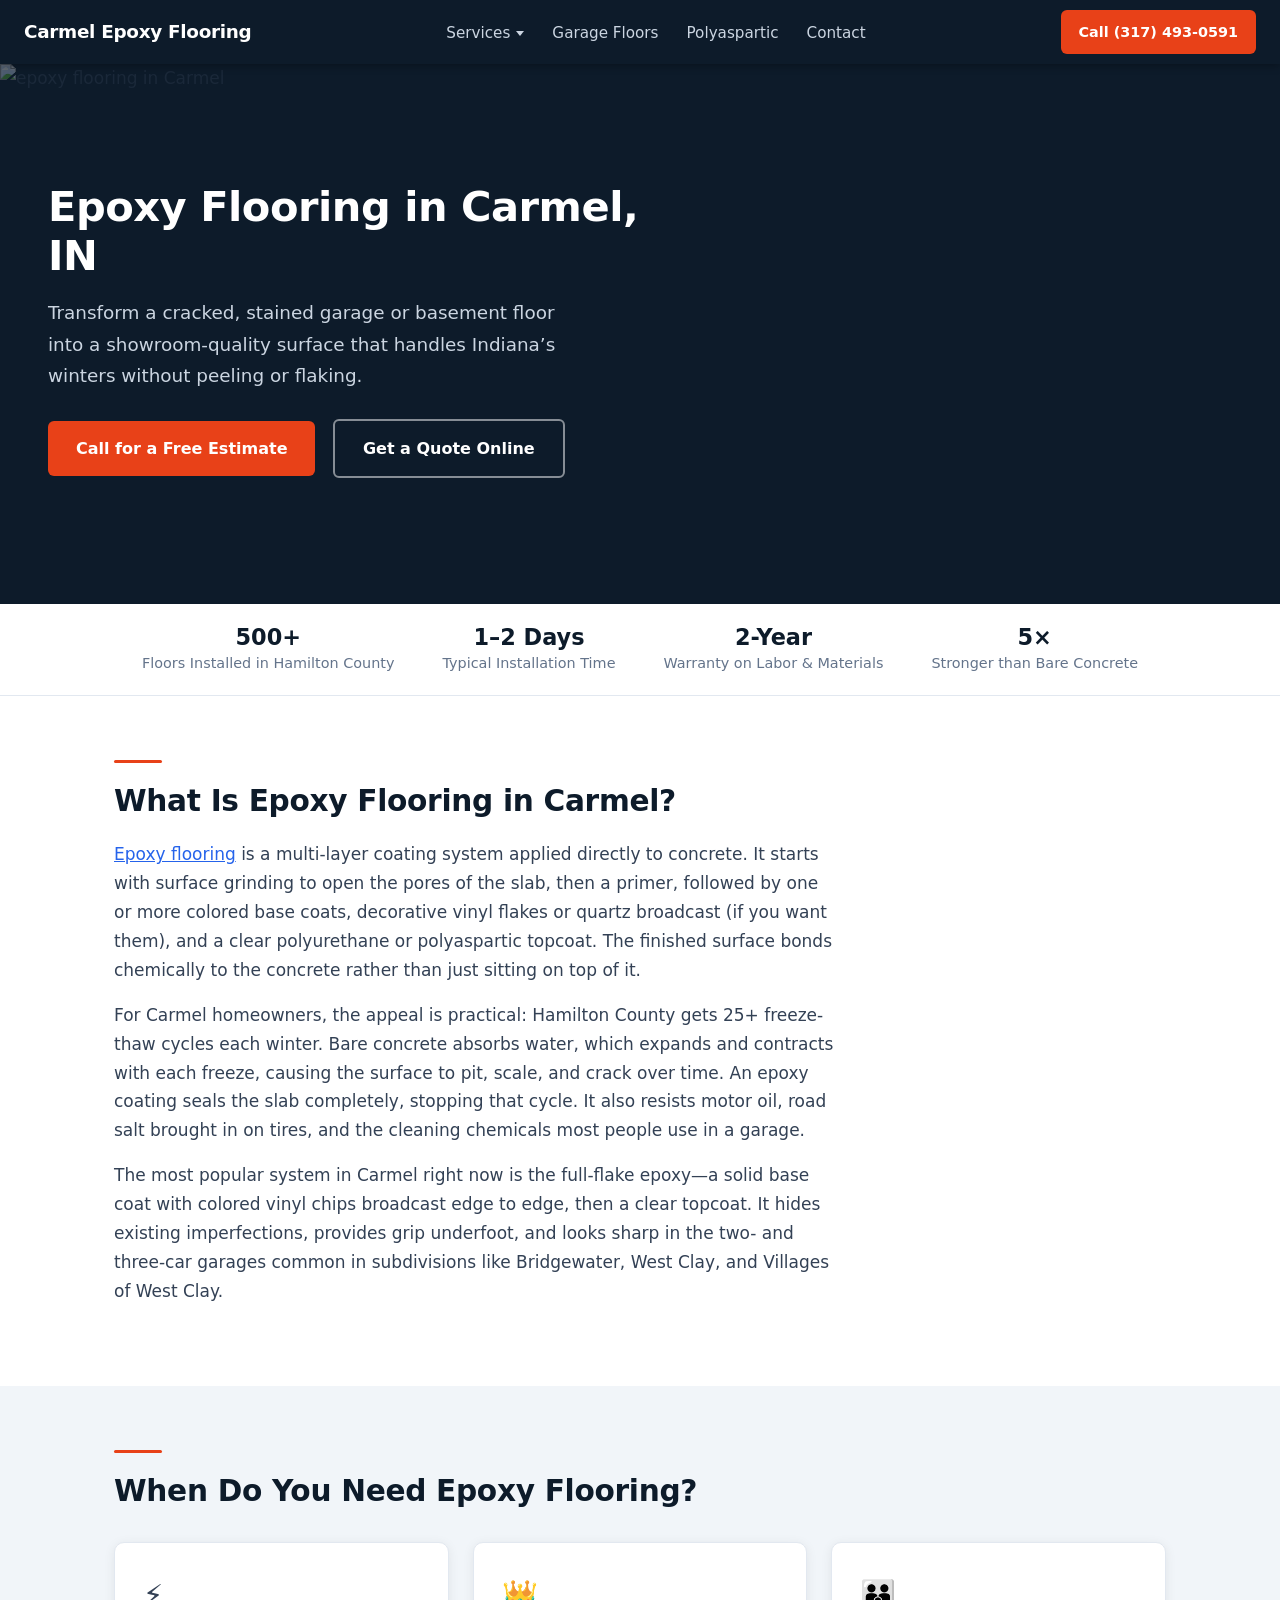
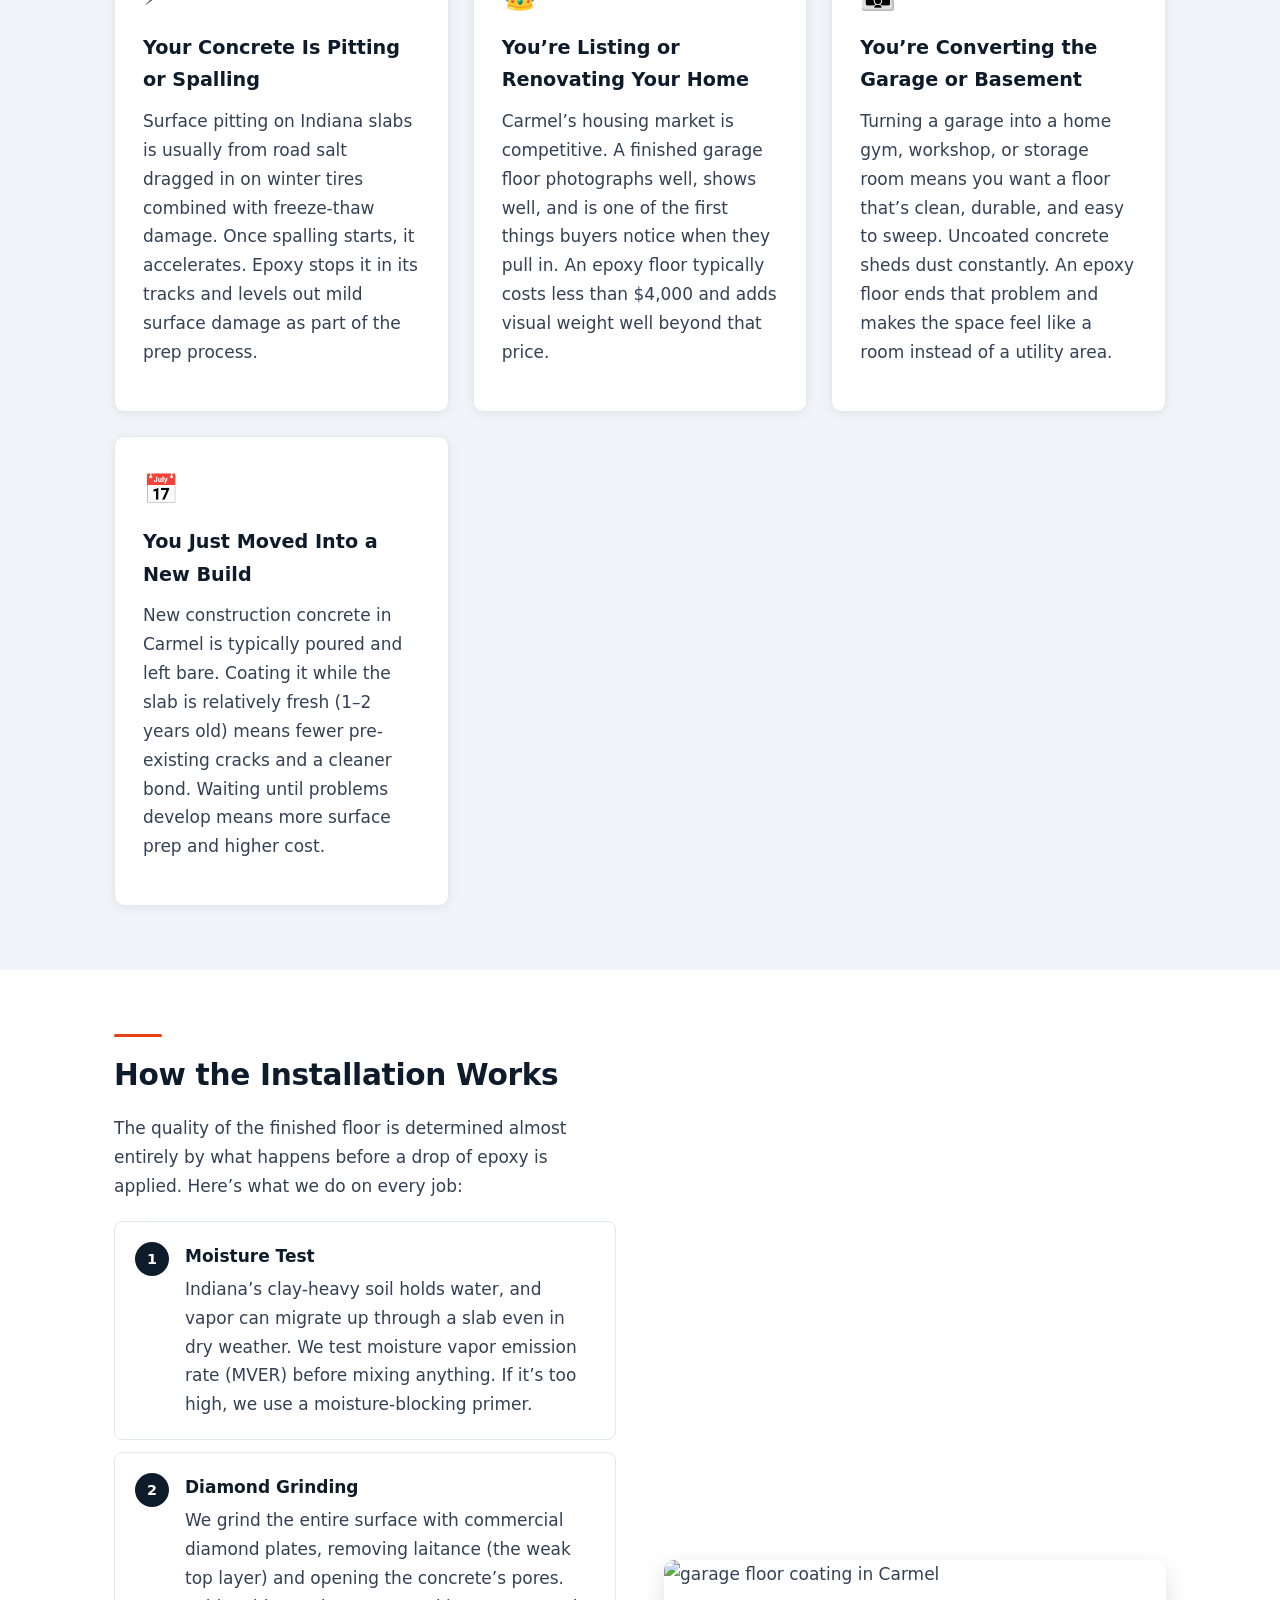
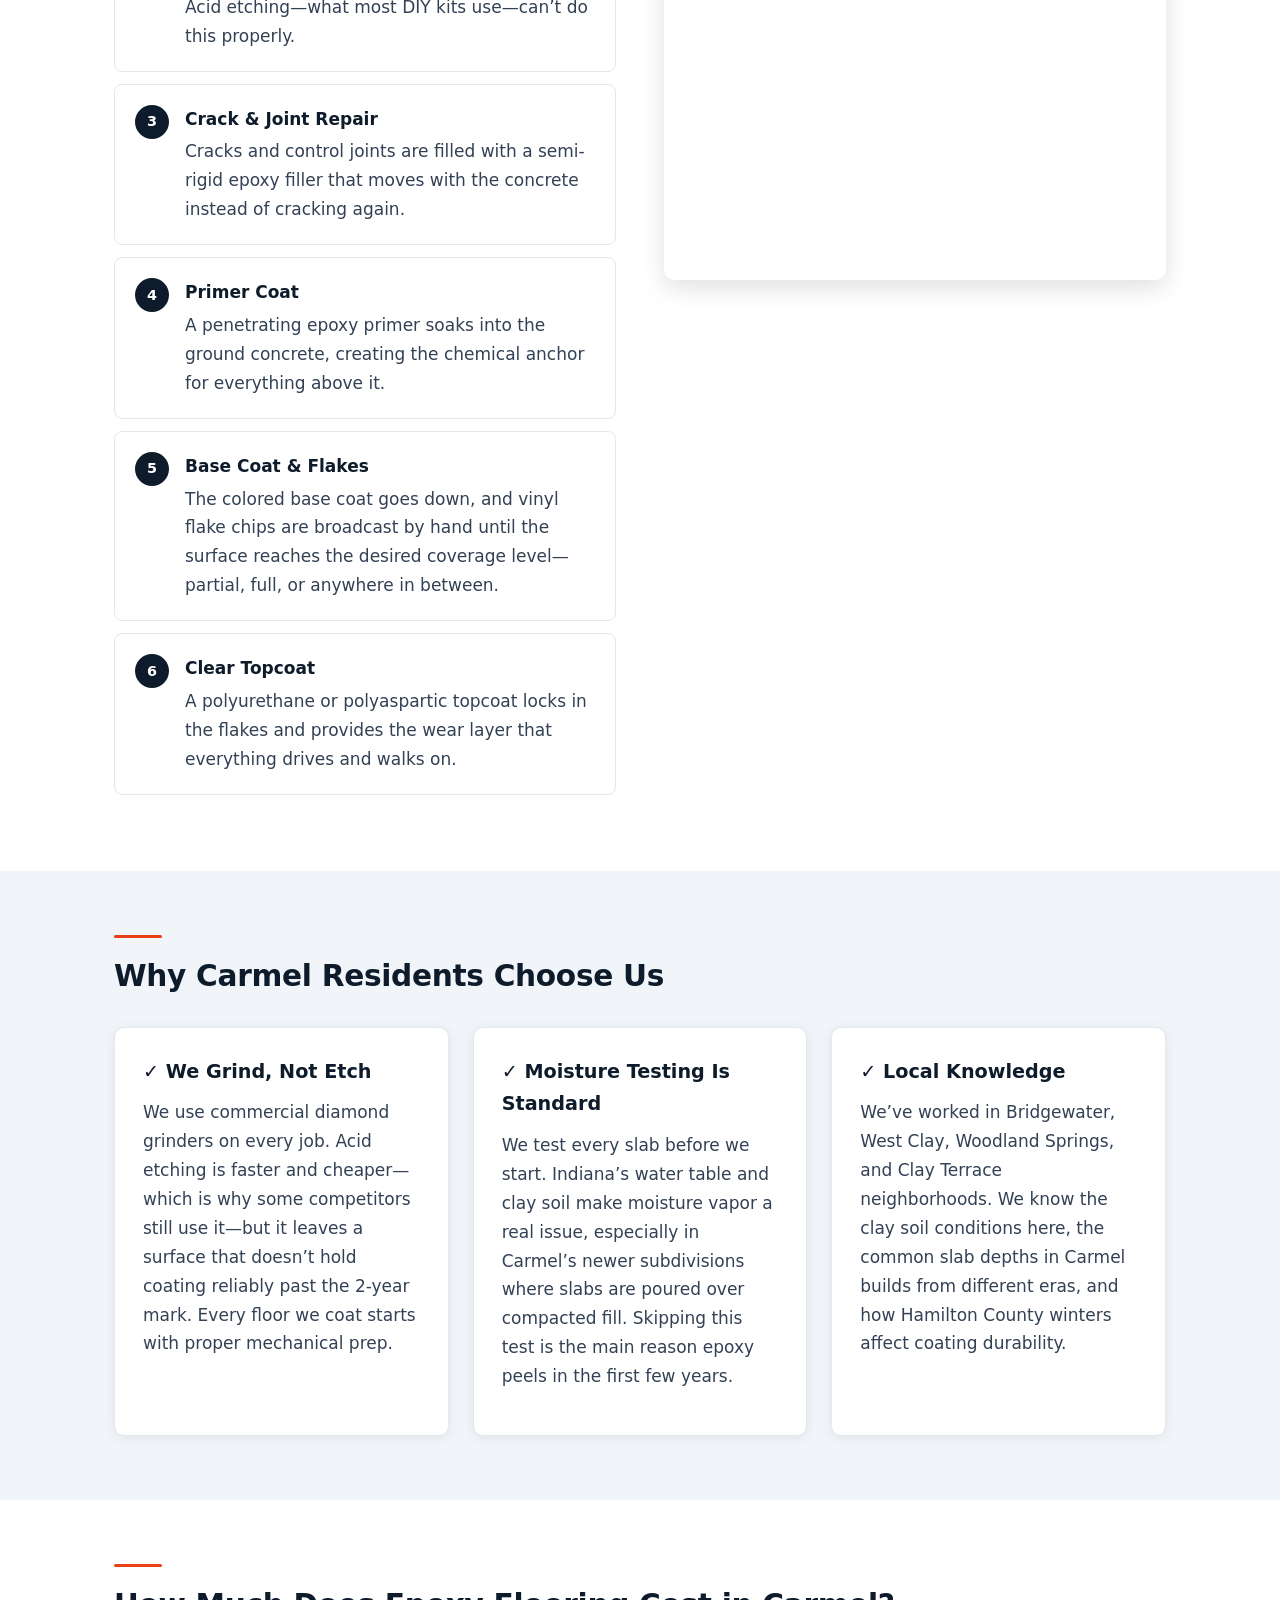
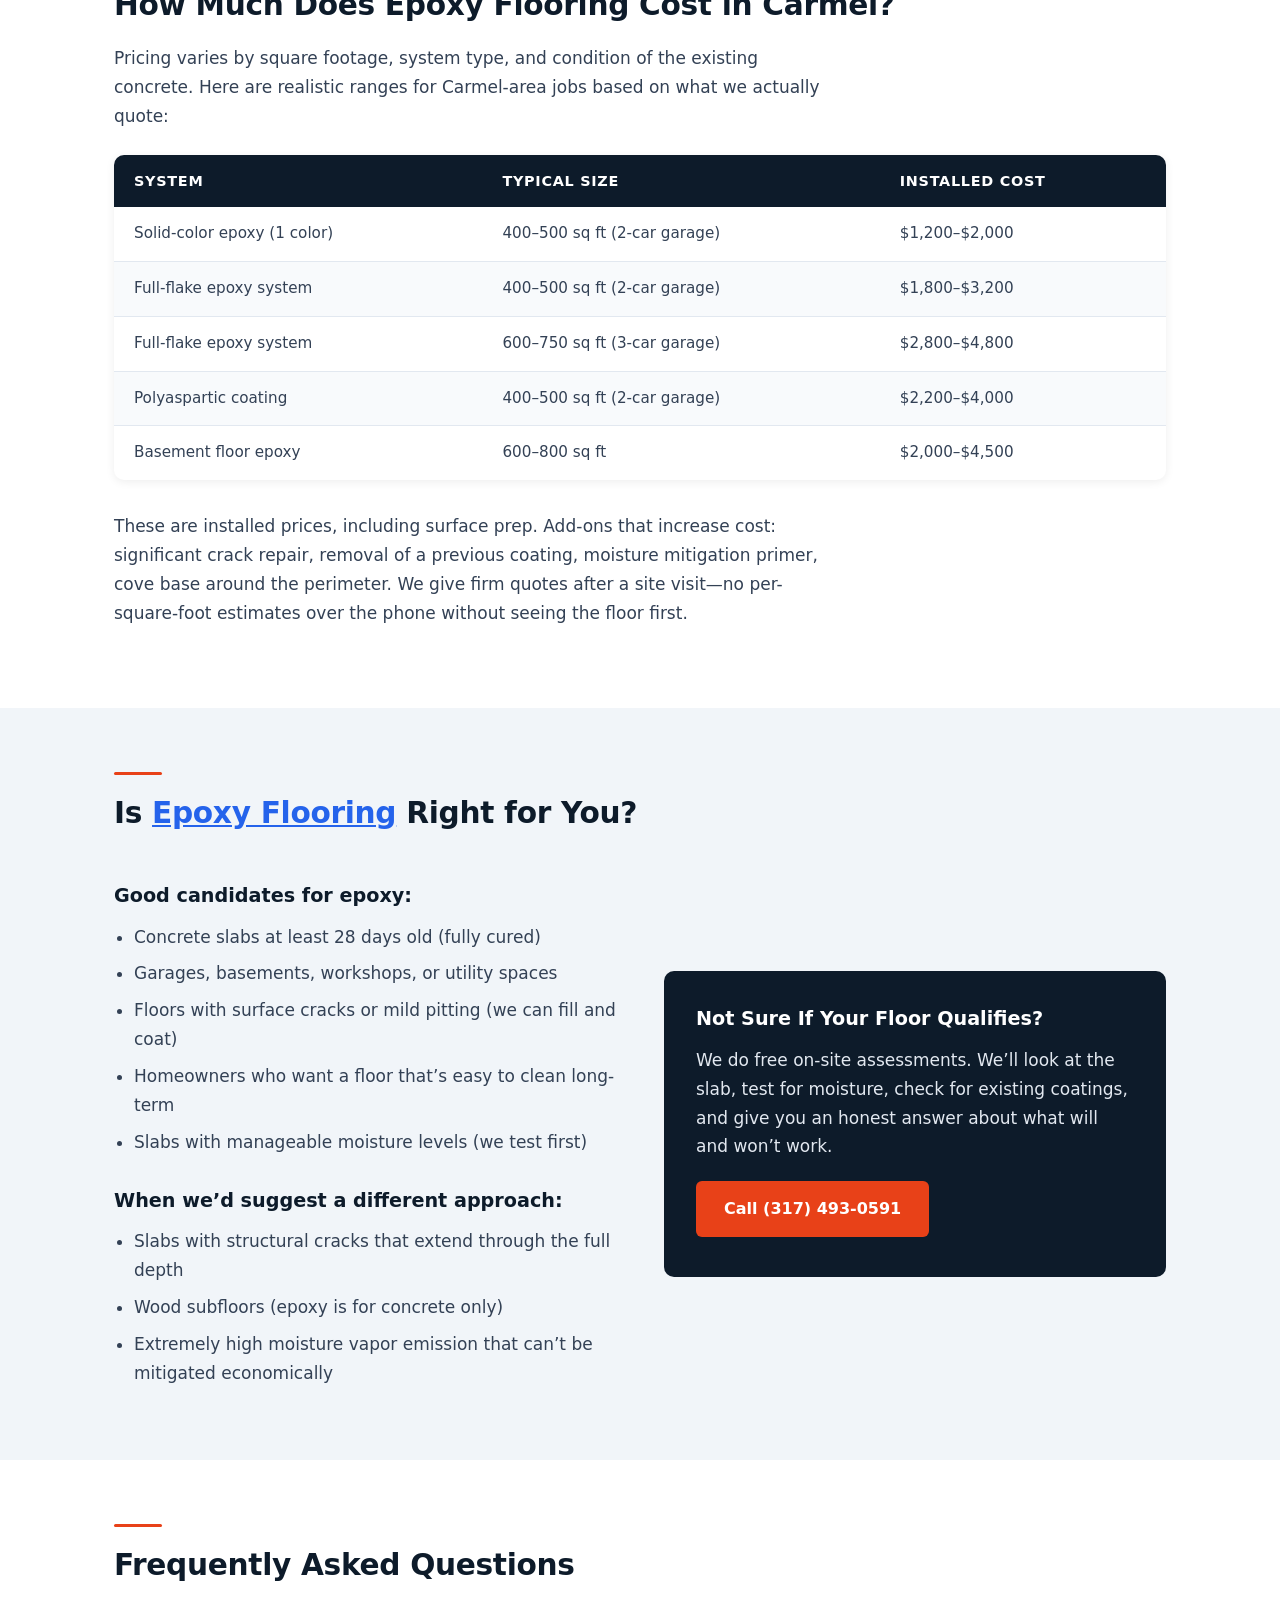
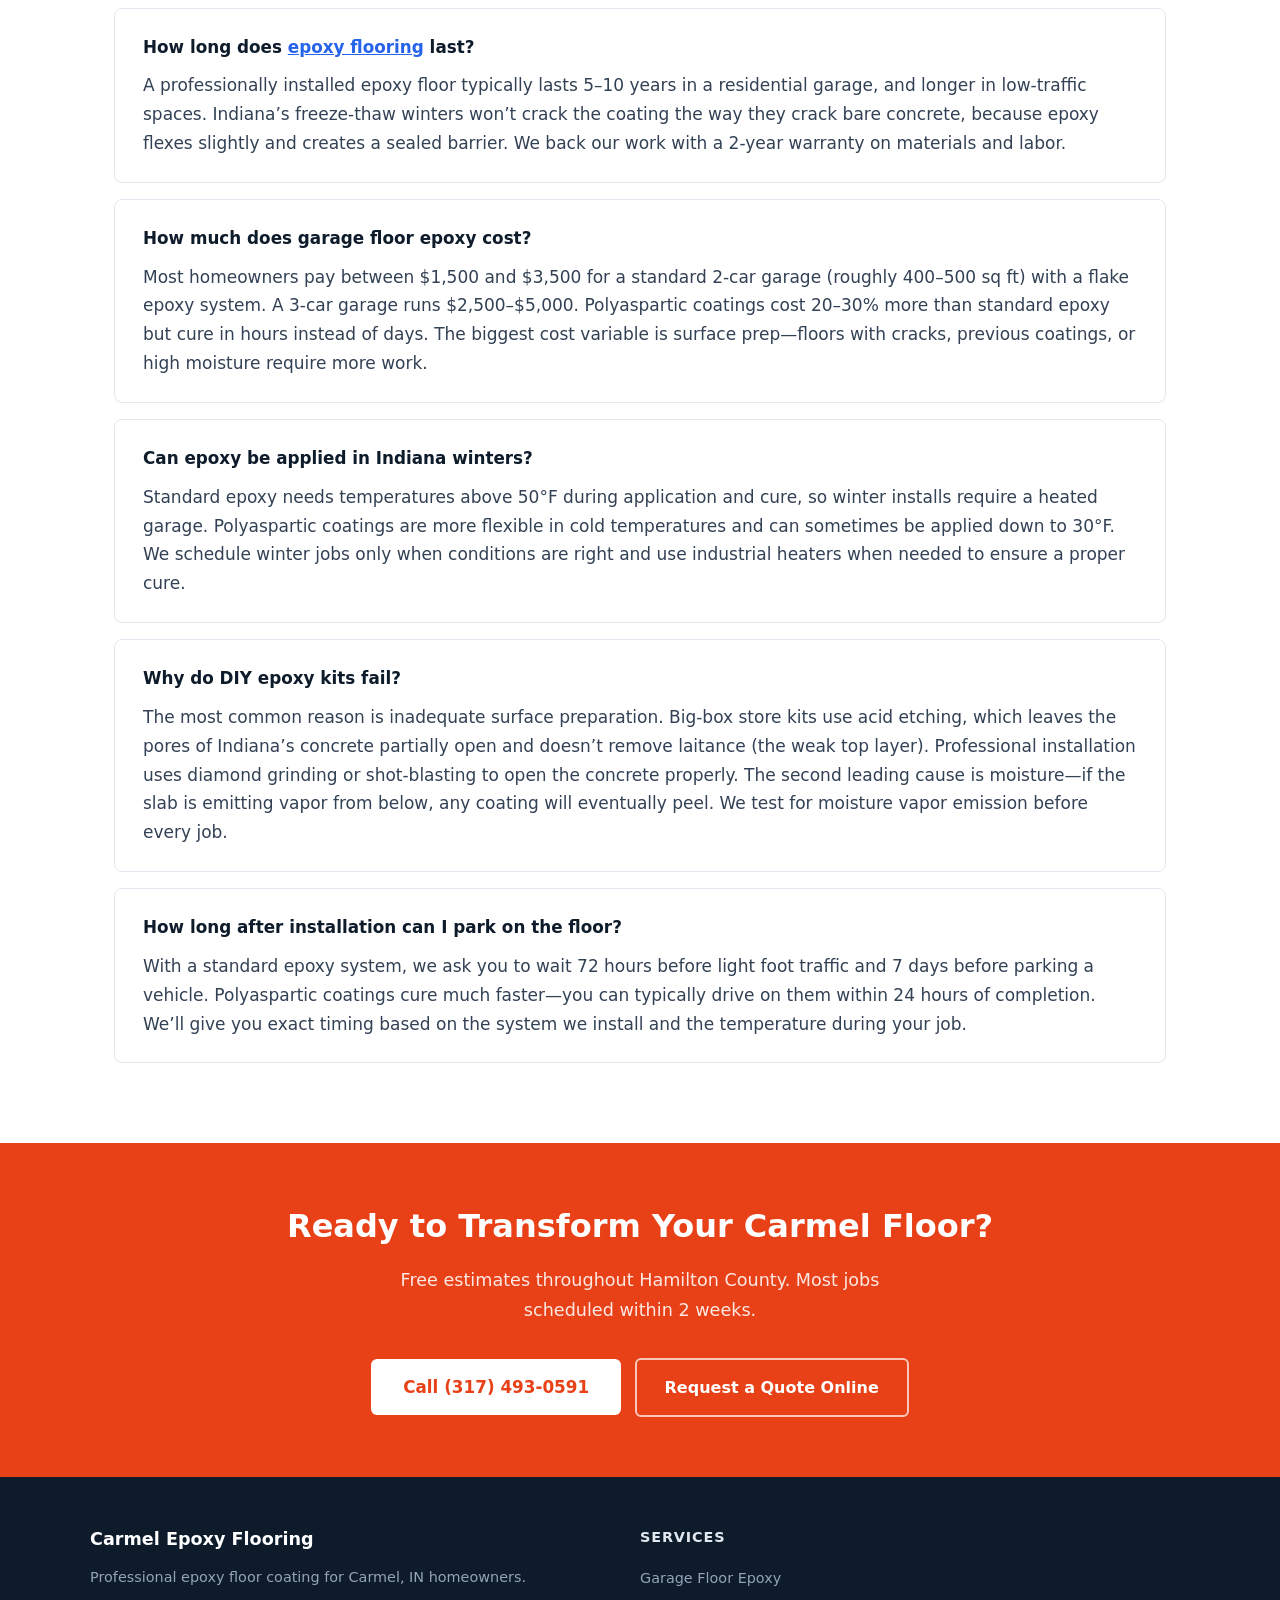
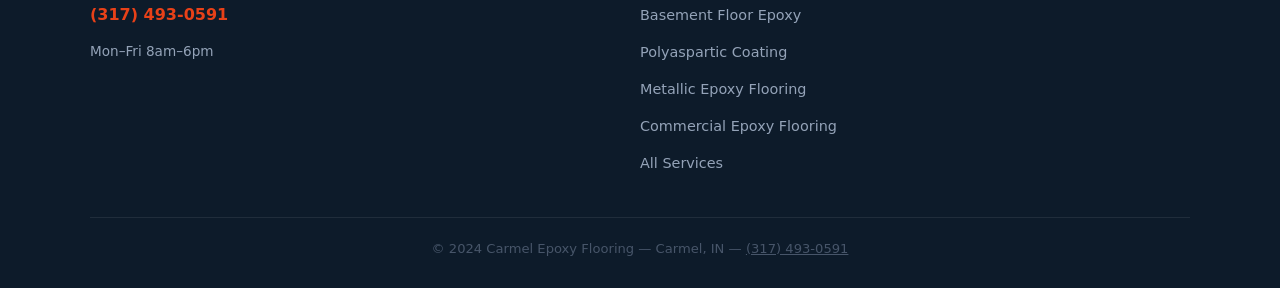
==== index.html @ 41d23264 "Add metallic and commercial service pages; services nav dropdown; sitemap" ====
<!DOCTYPE html>
<html lang="en">
<head>
  <meta charset="UTF-8">
  <meta name="viewport" content="width=device-width, initial-scale=1.0">
  <title>Epoxy Flooring in Carmel, IN | Free Estimates</title>
    <link rel="canonical" href="https://www.carmelepoxyflooring.com/">
  <meta name="description" content="Professional epoxy garage floor coating in Carmel, IN. Transform your floor in 1&ndash;2 days with diamond-ground prep and a 2-year warranty. Call (317) 493-0591.">
  <link rel="stylesheet" href="styles.css">
  <script type="application/ld+json">
  {
    "@context": "https://schema.org",
    "@type": "LocalBusiness",
    "name": "Carmel Epoxy Flooring",
    "telephone": "(317) 493-0591",
    "address": {
      "@type": "PostalAddress",
      "addressLocality": "Carmel",
      "addressRegion": "IN",
      "addressCountry": "US"
    },
    "areaServed": "Carmel, IN",
    "description": "Professional epoxy floor coating in Carmel, IN",
    "openingHours": "Mo-Fr 08:00-18:00"
  }
  </script>
  <script type="application/ld+json">
  {
    "@context": "https://schema.org",
    "@type": "FAQPage",
    "mainEntity": [
      {
        "@type": "Question",
        "name": "How long does epoxy flooring last?",
        "acceptedAnswer": {
          "@type": "Answer",
          "text": "A professionally installed epoxy floor typically lasts 5&ndash;10 years in a residential garage, and longer in low-traffic spaces. Indiana&rsquo;s freeze-thaw winters won&rsquo;t crack the coating the way they crack bare concrete, because epoxy flexes slightly and creates a sealed barrier. We back our work with a 2-year warranty on materials and labor."
        }
      },
      {
        "@type": "Question",
        "name": "How much does garage floor epoxy cost?",
        "acceptedAnswer": {
          "@type": "Answer",
          "text": "Most homeowners pay between $1,500 and $3,500 for a standard 2-car garage (roughly 400&ndash;500 sq ft) with a flake epoxy system. A 3-car garage runs $2,500&ndash;$5,000. Polyaspartic coatings cost 20&ndash;30% more than standard epoxy but cure in hours instead of days. The biggest cost variable is surface prep&mdash;floors with cracks, previous coatings, or high moisture require more work."
        }
      },
      {
        "@type": "Question",
        "name": "Can epoxy be applied in Indiana winters?",
        "acceptedAnswer": {
          "@type": "Answer",
          "text": "Standard epoxy needs temperatures above 50&deg;F during application and cure, so winter installs require a heated garage. Polyaspartic coatings are more flexible in cold temperatures and can sometimes be applied down to 30&deg;F. We schedule winter jobs only when conditions are right and use industrial heaters when needed to ensure a proper cure."
        }
      },
      {
        "@type": "Question",
        "name": "Why do DIY epoxy kits fail?",
        "acceptedAnswer": {
          "@type": "Answer",
          "text": "The most common reason is inadequate surface preparation. Big-box store kits use acid etching, which leaves the pores of Indiana&rsquo;s concrete partially open and doesn&rsquo;t remove laitance (the weak top layer). Professional installation uses diamond grinding or shot-blasting to open the concrete properly. The second leading cause is moisture&mdash;if the slab is emitting vapor from below, any coating will eventually peel. We test for moisture vapor emission before every job."
        }
      },
      {
        "@type": "Question",
        "name": "How long after installation can I park on the floor?",
        "acceptedAnswer": {
          "@type": "Answer",
          "text": "With a standard epoxy system, we ask you to wait 72 hours before light foot traffic and 7 days before parking a vehicle. Polyaspartic coatings cure much faster&mdash;you can typically drive on them within 24 hours of completion. We&rsquo;ll give you exact timing based on the system we install and the temperature during your job."
        }
      }
    ]
  }
  </script>
</head>
<body>

<nav>
  <a href="/" class="nav-logo">Carmel Epoxy Flooring</a>
  <ul class="nav-links">
    <li class="has-dropdown">
      <a href="/services.html">Services</a>
      <div class="dropdown-menu">
        <ul class="dropdown-menu-list">
          <li><a href="/garage-floor-epoxy-carmel.html">Garage Floor Epoxy</a></li>
          <li><a href="/basement-floor-epoxy-carmel.html">Basement Floor Epoxy</a></li>
          <li><a href="/polyaspartic-floor-coating-carmel.html">Polyaspartic Coating</a></li>
          <li><a href="/metallic-epoxy-flooring-carmel.html">Metallic Epoxy Flooring</a></li>
          <li><a href="/commercial-epoxy-flooring-carmel.html">Commercial Epoxy Flooring</a></li>
        </ul>
      </div>
    </li>
    <li><a href="/garage-floor-epoxy-carmel.html">Garage Floors</a></li>
    <li><a href="/polyaspartic-floor-coating-carmel.html">Polyaspartic</a></li>
    <li><a href="/contact.html">Contact</a></li>
  </ul>
  <a href="tel:3174930591" class="nav-cta">Call (317) 493-0591</a>
</nav>

<!-- Hero -->
<section class="hero">
  <img
    class="hero-bg"
    src="https://images.unsplash.com/photo-1772305336606-989a457ffbae?w=1400&q=85&auto=format&fit=crop"
    alt="epoxy flooring in Carmel"
    loading="eager"
    width="1400"
    height="800"
  >
  <div class="hero-content">
    <h1>Epoxy Flooring in Carmel, IN</h1>
    <p>Transform a cracked, stained garage or basement floor into a showroom-quality surface that handles Indiana&rsquo;s winters without peeling or flaking.</p>
    <a href="tel:3174930591" class="btn-primary">Call for a Free Estimate</a>
    <a href="/contact.html" class="btn-secondary">Get a Quote Online</a>
  </div>
</section>

<!-- Trust Bar -->
<div class="trust-bar">
  <div class="trust-item"><strong>500+</strong>Floors Installed in Hamilton County</div>
  <div class="trust-item"><strong>1&ndash;2 Days</strong>Typical Installation Time</div>
  <div class="trust-item"><strong>2-Year</strong>Warranty on Labor &amp; Materials</div>
  <div class="trust-item"><strong>5&times;</strong>Stronger than Bare Concrete</div>
</div>

<!-- What Is Epoxy Flooring -->
<section class="section section-white">
  <div class="container">
    <div class="divider"></div>
    <h2>What Is Epoxy Flooring in Carmel?</h2>
    <p><a href="https://www.fayettevillearepoxyflooring.com/">Epoxy flooring</a> is a multi-layer coating system applied directly to concrete. It starts with surface grinding to open the pores of the slab, then a primer, followed by one or more colored base coats, decorative vinyl flakes or quartz broadcast (if you want them), and a clear polyurethane or polyaspartic topcoat. The finished surface bonds chemically to the concrete rather than just sitting on top of it.</p>
    <p>For Carmel homeowners, the appeal is practical: Hamilton County gets 25+ freeze-thaw cycles each winter. Bare concrete absorbs water, which expands and contracts with each freeze, causing the surface to pit, scale, and crack over time. An epoxy coating seals the slab completely, stopping that cycle. It also resists motor oil, road salt brought in on tires, and the cleaning chemicals most people use in a garage.</p>
    <p>The most popular system in Carmel right now is the full-flake epoxy&mdash;a solid base coat with colored vinyl chips broadcast edge to edge, then a clear topcoat. It hides existing imperfections, provides grip underfoot, and looks sharp in the two- and three-car garages common in subdivisions like Bridgewater, West Clay, and Villages of West Clay.</p>
  </div>
</section>

<!-- When Do You Need It -->
<section class="section section-gray">
  <div class="container">
    <div class="divider"></div>
    <h2>When Do You Need Epoxy Flooring?</h2>
    <div class="card-grid">
      <div class="card">
        <div class="card-icon">&#9889;</div>
        <h3>Your Concrete Is Pitting or Spalling</h3>
        <p>Surface pitting on Indiana slabs is usually from road salt dragged in on winter tires combined with freeze-thaw damage. Once spalling starts, it accelerates. Epoxy stops it in its tracks and levels out mild surface damage as part of the prep process.</p>
      </div>
      <div class="card">
        <div class="card-icon">&#128081;</div>
        <h3>You&rsquo;re Listing or Renovating Your Home</h3>
        <p>Carmel&rsquo;s housing market is competitive. A finished garage floor photographs well, shows well, and is one of the first things buyers notice when they pull in. An epoxy floor typically costs less than $4,000 and adds visual weight well beyond that price.</p>
      </div>
      <div class="card">
        <div class="card-icon">&#128106;</div>
        <h3>You&rsquo;re Converting the Garage or Basement</h3>
        <p>Turning a garage into a home gym, workshop, or storage room means you want a floor that&rsquo;s clean, durable, and easy to sweep. Uncoated concrete sheds dust constantly. An epoxy floor ends that problem and makes the space feel like a room instead of a utility area.</p>
      </div>
      <div class="card">
        <div class="card-icon">&#128197;</div>
        <h3>You Just Moved Into a New Build</h3>
        <p>New construction concrete in Carmel is typically poured and left bare. Coating it while the slab is relatively fresh (1&ndash;2 years old) means fewer pre-existing cracks and a cleaner bond. Waiting until problems develop means more surface prep and higher cost.</p>
      </div>
    </div>
  </div>
</section>

<!-- How It Works -->
<section class="section section-white">
  <div class="container">
    <div class="two-col">
      <div>
        <div class="divider"></div>
        <h2>How the Installation Works</h2>
        <p>The quality of the finished floor is determined almost entirely by what happens before a drop of epoxy is applied. Here&rsquo;s what we do on every job:</p>
        <ol class="steps">
          <li><strong>Moisture Test</strong> Indiana&rsquo;s clay-heavy soil holds water, and vapor can migrate up through a slab even in dry weather. We test moisture vapor emission rate (MVER) before mixing anything. If it&rsquo;s too high, we use a moisture-blocking primer.</li>
          <li><strong>Diamond Grinding</strong> We grind the entire surface with commercial diamond plates, removing laitance (the weak top layer) and opening the concrete&rsquo;s pores. Acid etching&mdash;what most DIY kits use&mdash;can&rsquo;t do this properly.</li>
          <li><strong>Crack &amp; Joint Repair</strong> Cracks and control joints are filled with a semi-rigid epoxy filler that moves with the concrete instead of cracking again.</li>
          <li><strong>Primer Coat</strong> A penetrating epoxy primer soaks into the ground concrete, creating the chemical anchor for everything above it.</li>
          <li><strong>Base Coat &amp; Flakes</strong> The colored base coat goes down, and vinyl flake chips are broadcast by hand until the surface reaches the desired coverage level&mdash;partial, full, or anywhere in between.</li>
          <li><strong>Clear Topcoat</strong> A polyurethane or polyaspartic topcoat locks in the flakes and provides the wear layer that everything drives and walks on.</li>
        </ol>
      </div>
      <div>
        <img
          src="https://images.unsplash.com/photo-1772300704502-410f0fbd43bb?w=800&q=80&auto=format&fit=crop"
          alt="garage floor coating in Carmel"
          loading="lazy"
          width="800"
          height="600"
        >
      </div>
    </div>
  </div>
</section>

<!-- Why Choose Us -->
<section class="section section-gray">
  <div class="container">
    <div class="divider"></div>
    <h2>Why Carmel Residents Choose Us</h2>
    <div class="card-grid">
      <div class="card">
        <h3>&#10003; We Grind, Not Etch</h3>
        <p>We use commercial diamond grinders on every job. Acid etching is faster and cheaper&mdash;which is why some competitors still use it&mdash;but it leaves a surface that doesn&rsquo;t hold coating reliably past the 2-year mark. Every floor we coat starts with proper mechanical prep.</p>
      </div>
      <div class="card">
        <h3>&#10003; Moisture Testing Is Standard</h3>
        <p>We test every slab before we start. Indiana&rsquo;s water table and clay soil make moisture vapor a real issue, especially in Carmel&rsquo;s newer subdivisions where slabs are poured over compacted fill. Skipping this test is the main reason epoxy peels in the first few years.</p>
      </div>
      <div class="card">
        <h3>&#10003; Local Knowledge</h3>
        <p>We&rsquo;ve worked in Bridgewater, West Clay, Woodland Springs, and Clay Terrace neighborhoods. We know the clay soil conditions here, the common slab depths in Carmel builds from different eras, and how Hamilton County winters affect coating durability.</p>
      </div>
    </div>
  </div>
</section>

<!-- Cost -->
<section class="section section-white">
  <div class="container">
    <div class="divider"></div>
    <h2>How Much Does Epoxy Flooring Cost in Carmel?</h2>
    <p>Pricing varies by square footage, system type, and condition of the existing concrete. Here are realistic ranges for Carmel-area jobs based on what we actually quote:</p>
    <table class="price-table">
      <thead>
        <tr>
          <th>System</th>
          <th>Typical Size</th>
          <th>Installed Cost</th>
        </tr>
      </thead>
      <tbody>
        <tr>
          <td>Solid-color epoxy (1 color)</td>
          <td>400&ndash;500 sq ft (2-car garage)</td>
          <td>$1,200&ndash;$2,000</td>
        </tr>
        <tr>
          <td>Full-flake epoxy system</td>
          <td>400&ndash;500 sq ft (2-car garage)</td>
          <td>$1,800&ndash;$3,200</td>
        </tr>
        <tr>
          <td>Full-flake epoxy system</td>
          <td>600&ndash;750 sq ft (3-car garage)</td>
          <td>$2,800&ndash;$4,800</td>
        </tr>
        <tr>
          <td>Polyaspartic coating</td>
          <td>400&ndash;500 sq ft (2-car garage)</td>
          <td>$2,200&ndash;$4,000</td>
        </tr>
        <tr>
          <td>Basement floor epoxy</td>
          <td>600&ndash;800 sq ft</td>
          <td>$2,000&ndash;$4,500</td>
        </tr>
      </tbody>
    </table>
    <p class="mt-32">These are installed prices, including surface prep. Add-ons that increase cost: significant crack repair, removal of a previous coating, moisture mitigation primer, cove base around the perimeter. We give firm quotes after a site visit&mdash;no per-square-foot estimates over the phone without seeing the floor first.</p>
  </div>
</section>

<!-- Is It Right For You -->
<section class="section section-gray">
  <div class="container">
    <div class="divider"></div>
    <h2>Is <a href="https://clarksvilleepoxyfloor.com/">Epoxy Flooring</a> Right for You?</h2>
    <div class="two-col">
      <div>
        <h3>Good candidates for epoxy:</h3>
        <ul style="list-style: disc; padding-left: 20px; margin-bottom: 16px;">
          <li style="margin-bottom: 8px;">Concrete slabs at least 28 days old (fully cured)</li>
          <li style="margin-bottom: 8px;">Garages, basements, workshops, or utility spaces</li>
          <li style="margin-bottom: 8px;">Floors with surface cracks or mild pitting (we can fill and coat)</li>
          <li style="margin-bottom: 8px;">Homeowners who want a floor that&rsquo;s easy to clean long-term</li>
          <li style="margin-bottom: 8px;">Slabs with manageable moisture levels (we test first)</li>
        </ul>
        <h3>When we&rsquo;d suggest a different approach:</h3>
        <ul style="list-style: disc; padding-left: 20px;">
          <li style="margin-bottom: 8px;">Slabs with structural cracks that extend through the full depth</li>
          <li style="margin-bottom: 8px;">Wood subfloors (epoxy is for concrete only)</li>
          <li style="margin-bottom: 8px;">Extremely high moisture vapor emission that can&rsquo;t be mitigated economically</li>
        </ul>
      </div>
      <div>
        <div style="background: #0d1b2a; border-radius: 10px; padding: 32px; color: #e2e8f0;">
          <h3 style="color: #ffffff; margin-top: 0;">Not Sure If Your Floor Qualifies?</h3>
          <p style="margin-bottom: 20px;">We do free on-site assessments. We&rsquo;ll look at the slab, test for moisture, check for existing coatings, and give you an honest answer about what will and won&rsquo;t work.</p>
          <a href="tel:3174930591" class="btn-primary">Call (317) 493-0591</a>
        </div>
      </div>
    </div>
  </div>
</section>

<!-- FAQ -->
<section class="section section-white">
  <div class="container">
    <div class="divider"></div>
    <h2>Frequently Asked Questions</h2>
    <ul class="faq-list">

      <li class="faq-item">
        <h3>How long does <a href="https://www.yumaepoxyflooring.com/">epoxy flooring</a> last?</h3>
        <p>A professionally installed epoxy floor typically lasts 5&ndash;10 years in a residential garage, and longer in low-traffic spaces. Indiana&rsquo;s freeze-thaw winters won&rsquo;t crack the coating the way they crack bare concrete, because epoxy flexes slightly and creates a sealed barrier. We back our work with a 2-year warranty on materials and labor.</p>
      </li>

      <li class="faq-item">
        <h3>How much does garage floor epoxy cost?</h3>
        <p>Most homeowners pay between $1,500 and $3,500 for a standard 2-car garage (roughly 400&ndash;500 sq ft) with a flake epoxy system. A 3-car garage runs $2,500&ndash;$5,000. Polyaspartic coatings cost 20&ndash;30% more than standard epoxy but cure in hours instead of days. The biggest cost variable is surface prep&mdash;floors with cracks, previous coatings, or high moisture require more work.</p>
      </li>

      <li class="faq-item">
        <h3>Can epoxy be applied in Indiana winters?</h3>
        <p>Standard epoxy needs temperatures above 50&deg;F during application and cure, so winter installs require a heated garage. Polyaspartic coatings are more flexible in cold temperatures and can sometimes be applied down to 30&deg;F. We schedule winter jobs only when conditions are right and use industrial heaters when needed to ensure a proper cure.</p>
      </li>

      <li class="faq-item">
        <h3>Why do DIY epoxy kits fail?</h3>
        <p>The most common reason is inadequate surface preparation. Big-box store kits use acid etching, which leaves the pores of Indiana&rsquo;s concrete partially open and doesn&rsquo;t remove laitance (the weak top layer). Professional installation uses diamond grinding or shot-blasting to open the concrete properly. The second leading cause is moisture&mdash;if the slab is emitting vapor from below, any coating will eventually peel. We test for moisture vapor emission before every job.</p>
      </li>

      <li class="faq-item">
        <h3>How long after installation can I park on the floor?</h3>
        <p>With a standard epoxy system, we ask you to wait 72 hours before light foot traffic and 7 days before parking a vehicle. Polyaspartic coatings cure much faster&mdash;you can typically drive on them within 24 hours of completion. We&rsquo;ll give you exact timing based on the system we install and the temperature during your job.</p>
      </li>

    </ul>
  </div>
</section>

<!-- CTA -->
<section class="cta-section">
  <h2>Ready to Transform Your Carmel Floor?</h2>
  <p>Free estimates throughout Hamilton County. Most jobs scheduled within 2 weeks.</p>
  <a href="tel:3174930591" class="btn-white">Call (317) 493-0591</a>
  <a href="/contact.html" class="btn-outline-white">Request a Quote Online</a>
</section>

<!-- Footer -->
<footer>
  <div class="footer-grid">
    <div class="footer-brand">
      <h3>Carmel Epoxy Flooring</h3>
      <p>Professional epoxy floor coating for Carmel, IN homeowners.</p>
      <div class="footer-phone">
        <a href="tel:3174930591">(317) 493-0591</a>
        <span style="font-size:0.85rem;">Mon&ndash;Fri 8am&ndash;6pm</span>
      </div>
    </div>
    <div class="footer-col">
      <h4>Services</h4>
      <ul>
        <li><a href="/garage-floor-epoxy-carmel.html">Garage Floor Epoxy</a></li>
        <li><a href="/basement-floor-epoxy-carmel.html">Basement Floor Epoxy</a></li>
        <li><a href="/polyaspartic-floor-coating-carmel.html">Polyaspartic Coating</a></li>
        <li><a href="/metallic-epoxy-flooring-carmel.html">Metallic Epoxy Flooring</a></li>
        <li><a href="/commercial-epoxy-flooring-carmel.html">Commercial Epoxy Flooring</a></li>
        <li><a href="/services.html">All Services</a></li>
      </ul>
    </div>
  </div>
  <div class="footer-bottom">
    <p>&copy; 2024 Carmel Epoxy Flooring &mdash; Carmel, IN &mdash; <a href="tel:3174930591" style="color:#475569;">(317) 493-0591</a></p>
  </div>
</footer>

</body>
</html>
---- styles.css ----
/* Carmel Epoxy Flooring — Stylesheet */

/* === Reset & Base === */
*, *::before, *::after { box-sizing: border-box; margin: 0; padding: 0; }
html { scroll-behavior: smooth; }
body {
font-family: 'Segoe UI', system-ui, -apple-system, sans-serif;
font-size: 17px;
line-height: 1.7;
color: #334155;
background: #f1f5f9;
}
img { max-width: 100%; height: auto; display: block; }
a { color: #2563eb; text-decoration: underline; }

/* === Navigation === */
nav {
position: sticky;
top: 0;
z-index: 100;
background: #0d1b2a;
padding: 0 24px;
display: flex;
align-items: center;
justify-content: space-between;
height: 64px;
box-shadow: 0 2px 8px rgba(0,0,0,0.3);
}
.nav-logo {
font-size: 1.15rem;
font-weight: 700;
color: #ffffff;
text-decoration: none;
letter-spacing: -0.3px;
white-space: nowrap;
}
.nav-links {
display: flex;
gap: 28px;
list-style: none;
}
.nav-links a {
color: #cbd5e1;
text-decoration: none;
font-size: 0.95rem;
font-weight: 500;
transition: color 0.15s;
}
.nav-links a:hover { color: #ffffff; }
.nav-cta {
background: #e84118;
color: #ffffff !important;
text-decoration: none !important;
padding: 10px 18px;
border-radius: 6px;
font-weight: 700;
font-size: 0.9rem;
white-space: nowrap;
}
.nav-cta:hover { background: #c73510 !important; }

/* === Hero === */
.hero {
position: relative;
min-height: 540px;
display: flex;
align-items: center;
overflow: hidden;
background: #0d1b2a;
}
.hero-bg {
position: absolute;
inset: 0;
object-fit: cover;
width: 100%;
height: 100%;
opacity: 0.35;
}
.hero-content {
position: relative;
z-index: 2;
max-width: 680px;
padding: 64px 32px 64px 48px;
color: #ffffff;
}
.hero-content h1 {
font-size: 2.6rem;
font-weight: 800;
line-height: 1.2;
margin-bottom: 16px;
letter-spacing: -0.5px;
}
.hero-content p {
font-size: 1.15rem;
color: #cbd5e1;
margin-bottom: 28px;
max-width: 520px;
}
.btn-primary {
display: inline-block;
background: #e84118;
color: #ffffff;
text-decoration: none;
padding: 14px 28px;
border-radius: 6px;
font-weight: 700;
font-size: 1rem;
margin-right: 12px;
margin-bottom: 8px;
}
.btn-primary:hover { background: #c73510; color: #ffffff; }
.btn-secondary {
display: inline-block;
background: transparent;
color: #ffffff;
text-decoration: none;
padding: 14px 28px;
border-radius: 6px;
font-weight: 600;
font-size: 1rem;
border: 2px solid rgba(255,255,255,0.5);
margin-bottom: 8px;
}
.btn-secondary:hover { border-color: #ffffff; color: #ffffff; }

/* === Trust Bar === */
.trust-bar {
background: #ffffff;
border-bottom: 1px solid #e2e8f0;
padding: 20px 32px;
display: flex;
justify-content: center;
gap: 48px;
flex-wrap: wrap;
}
.trust-item {
text-align: center;
font-size: 0.9rem;
color: #64748b;
}
.trust-item strong {
display: block;
font-size: 1.4rem;
color: #0d1b2a;
font-weight: 800;
line-height: 1.2;
}

/* === Page Layout === */
.container {
max-width: 1100px;
margin: 0 auto;
padding: 0 24px;
}
.section {
padding: 64px 0;
}
.section-white { background: #ffffff; }
.section-gray { background: #f1f5f9; }
.section-dark {
background: #0d1b2a;
color: #e2e8f0;
}
.section h2 {
font-size: 1.85rem;
font-weight: 800;
color: #0d1b2a;
margin-bottom: 20px;
line-height: 1.25;
letter-spacing: -0.3px;
}
.section-dark h2 { color: #ffffff; }
.section h3 {
font-size: 1.2rem;
font-weight: 700;
color: #0d1b2a;
margin-bottom: 10px;
margin-top: 28px;
}
.section-dark h3 { color: #f8fafc; }
.section p { margin-bottom: 16px; max-width: 720px; }

/* === Two-column layout === */
.two-col {
display: grid;
grid-template-columns: 1fr 1fr;
gap: 48px;
align-items: center;
}
.two-col img {
border-radius: 10px;
box-shadow: 0 8px 24px rgba(0,0,0,0.12);
width: 100%;
height: 320px;
object-fit: cover;
}

/* === Cards === */
.card-grid {
display: grid;
grid-template-columns: repeat(auto-fit, minmax(260px, 1fr));
gap: 24px;
margin-top: 32px;
}
.card {
background: #ffffff;
border-radius: 10px;
padding: 28px;
box-shadow: 0 2px 12px rgba(0,0,0,0.07);
border: 1px solid #e2e8f0;
}
.card h3 { margin-top: 0; }
.card-icon {
font-size: 1.8rem;
margin-bottom: 12px;
}

/* === Service Blocks === */
.service-block {
background: #ffffff;
border-radius: 10px;
overflow: hidden;
box-shadow: 0 2px 12px rgba(0,0,0,0.08);
border: 1px solid #e2e8f0;
margin-bottom: 32px;
}
.service-block img {
width: 100%;
height: 220px;
object-fit: cover;
}
.service-block-body { padding: 28px; }
.service-block-body h2 { margin-bottom: 12px; }
.service-block-body p { margin-bottom: 12px; }
.service-link {
display: inline-block;
color: #e84118;
font-weight: 700;
text-decoration: none;
margin-top: 8px;
}
.service-link:hover { color: #c73510; }

/* === FAQ === */
.faq-list { list-style: none; margin-top: 24px; }
.faq-item {
background: #ffffff;
border: 1px solid #e2e8f0;
border-radius: 8px;
padding: 24px 28px;
margin-bottom: 16px;
}
.faq-item h3 {
font-size: 1.05rem;
color: #0d1b2a;
margin-top: 0;
margin-bottom: 10px;
}
.faq-item p { margin-bottom: 0; max-width: none; }

/* === Price Table === */
.price-table {
width: 100%;
border-collapse: collapse;
margin-top: 24px;
background: #ffffff;
border-radius: 10px;
overflow: hidden;
box-shadow: 0 2px 10px rgba(0,0,0,0.07);
}
.price-table th {
background: #0d1b2a;
color: #ffffff;
padding: 14px 20px;
text-align: left;
font-size: 0.9rem;
text-transform: uppercase;
letter-spacing: 0.05em;
}
.price-table td {
padding: 14px 20px;
border-bottom: 1px solid #e2e8f0;
font-size: 0.95rem;
}
.price-table tr:last-child td { border-bottom: none; }
.price-table tr:nth-child(even) td { background: #f8fafc; }

/* === CTA Section === */
.cta-section {
background: #e84118;
padding: 56px 32px;
text-align: center;
color: #ffffff;
}
.cta-section h2 {
color: #ffffff;
font-size: 2rem;
margin-bottom: 12px;
}
.cta-section p {
color: rgba(255,255,255,0.88);
font-size: 1.1rem;
margin: 0 auto 28px;
max-width: 560px;
}
.btn-white {
display: inline-block;
background: #ffffff;
color: #e84118;
text-decoration: none;
padding: 14px 32px;
border-radius: 6px;
font-weight: 800;
font-size: 1.05rem;
margin: 4px;
}
.btn-white:hover { background: #f1f5f9; color: #e84118; }
.btn-outline-white {
display: inline-block;
background: transparent;
color: #ffffff;
text-decoration: none;
padding: 14px 28px;
border-radius: 6px;
font-weight: 700;
font-size: 1rem;
border: 2px solid rgba(255,255,255,0.7);
margin: 4px;
}
.btn-outline-white:hover { border-color: #ffffff; }

/* === Contact Form === */
.contact-form {
background: #ffffff;
border-radius: 10px;
padding: 36px;
box-shadow: 0 2px 12px rgba(0,0,0,0.08);
border: 1px solid #e2e8f0;
max-width: 560px;
}
.form-group { margin-bottom: 20px; }
.form-group label {
display: block;
font-weight: 600;
font-size: 0.9rem;
color: #334155;
margin-bottom: 6px;
text-transform: uppercase;
letter-spacing: 0.04em;
}
.form-group input,
.form-group select,
.form-group textarea {
width: 100%;
padding: 12px 14px;
border: 1px solid #cbd5e1;
border-radius: 6px;
font-size: 1rem;
color: #334155;
background: #f8fafc;
font-family: inherit;
}
.form-group textarea { min-height: 110px; resize: vertical; }
.form-group input:focus,
.form-group select:focus,
.form-group textarea:focus {
outline: none;
border-color: #e84118;
background: #ffffff;
box-shadow: 0 0 0 3px rgba(232,65,24,0.1);
}
.btn-submit {
width: 100%;
background: #e84118;
color: #ffffff;
border: none;
padding: 14px;
border-radius: 6px;
font-size: 1.05rem;
font-weight: 700;
cursor: pointer;
font-family: inherit;
}
.btn-submit:hover { background: #c73510; }

/* === Contact Info === */
.contact-grid {
display: grid;
grid-template-columns: 1fr 1fr;
gap: 48px;
align-items: start;
}
.contact-info h2 { margin-bottom: 20px; }
.contact-detail {
display: flex;
flex-direction: column;
gap: 4px;
margin-bottom: 20px;
}
.contact-detail span { font-size: 0.85rem; text-transform: uppercase; letter-spacing: 0.05em; color: #64748b; font-weight: 600; }
.contact-detail a, .contact-detail p { margin: 0; font-size: 1.05rem; }
.call-process { list-style: none; margin-top: 16px; counter-reset: step; }
.call-process li {
counter-increment: step;
padding: 14px 16px 14px 56px;
position: relative;
background: #f8fafc;
border-radius: 8px;
margin-bottom: 10px;
font-size: 0.95rem;
}
.call-process li::before {
content: counter(step);
position: absolute;
left: 16px;
top: 50%;
transform: translateY(-50%);
width: 28px;
height: 28px;
background: #e84118;
color: #ffffff;
border-radius: 50%;
display: flex;
align-items: center;
justify-content: center;
font-weight: 800;
font-size: 0.85rem;
}

/* === Page Hero (interior pages) === */
.page-hero {
background: #0d1b2a;
padding: 56px 32px;
text-align: center;
}
.page-hero h1 {
color: #ffffff;
font-size: 2.2rem;
font-weight: 800;
letter-spacing: -0.4px;
margin-bottom: 12px;
}
.page-hero p {
color: #94a3b8;
font-size: 1.05rem;
max-width: 560px;
margin: 0 auto 24px;
}

/* === Breadcrumb === */
.breadcrumb {
padding: 12px 0;
font-size: 0.85rem;
color: #64748b;
}
.breadcrumb a { color: #2563eb; text-decoration: underline; }
.breadcrumb span { margin: 0 6px; }

/* === Steps === */
.steps { counter-reset: step-num; list-style: none; margin-top: 20px; }
.steps li {
counter-increment: step-num;
padding: 20px 20px 20px 70px;
position: relative;
background: #ffffff;
border-radius: 8px;
border: 1px solid #e2e8f0;
margin-bottom: 12px;
}
.steps li::before {
content: counter(step-num);
position: absolute;
left: 20px;
top: 20px;
width: 34px;
height: 34px;
background: #0d1b2a;
color: #ffffff;
border-radius: 50%;
display: flex;
align-items: center;
justify-content: center;
font-weight: 800;
font-size: 0.9rem;
}
.steps li strong { display: block; font-weight: 700; color: #0d1b2a; margin-bottom: 4px; }

/* === Project Gallery === */
.gallery-grid {
display: grid;
grid-template-columns: repeat(auto-fit, minmax(280px, 1fr));
gap: 28px;
margin-top: 28px;
}
.gallery-item img {
width: 100%;
height: 260px;
object-fit: cover;
border-radius: 10px;
box-shadow: 0 8px 24px rgba(0,0,0,0.12);
display: block;
transition: transform 0.2s;
}
.gallery-item img:hover { transform: translateY(-3px); }
.gallery-caption {
font-size: 0.85rem;
color: #64748b;
text-align: center;
margin-top: 10px;
margin-bottom: 0;
}

/* === Footer === */
footer {
background: #0d1b2a;
color: #94a3b8;
padding: 48px 32px 28px;
}
.footer-grid {
max-width: 1100px;
margin: 0 auto;
display: grid;
grid-template-columns: 2fr 1fr 1fr;
gap: 40px;
padding-bottom: 32px;
border-bottom: 1px solid rgba(255,255,255,0.08);
}
.footer-brand h3 { color: #ffffff; font-size: 1.1rem; margin-bottom: 10px; }
.footer-brand p { font-size: 0.9rem; margin-bottom: 12px; }
.footer-col h4 { color: #e2e8f0; font-size: 0.9rem; text-transform: uppercase; letter-spacing: 0.06em; margin-bottom: 14px; }
.footer-col ul { list-style: none; }
.footer-col ul li { margin-bottom: 8px; }
.footer-col ul a { color: #94a3b8; text-decoration: none; font-size: 0.9rem; }
.footer-col ul a:hover { color: #ffffff; }
.footer-phone a { color: #e84118; font-weight: 700; font-size: 1rem; text-decoration: none; display: block; margin-bottom: 8px; }
.footer-bottom {
max-width: 1100px;
margin: 20px auto 0;
text-align: center;
font-size: 0.82rem;
color: #475569;
}

/* === Utility === */
.text-center { text-align: center; }
.text-center p { margin-left: auto; margin-right: auto; }
.mb-0 { margin-bottom: 0; }
.mt-32 { margin-top: 32px; }
.highlight { color: #e84118; }
.section-intro {
font-size: 1.05rem;
color: #64748b;
max-width: 600px;
margin-bottom: 40px;
}
.divider { height: 3px; width: 48px; background: #e84118; margin-bottom: 20px; border-radius: 2px; }

/* === Responsive === */
@media (max-width: 768px) {
.nav-links { display: none; }
nav { padding: 0 16px; }
.hero-content { padding: 48px 20px; }
.hero-content h1 { font-size: 1.9rem; }
.two-col { grid-template-columns: 1fr; }
.two-col img { height: 220px; }
.gallery-item img { height: 200px; }
.footer-grid { grid-template-columns: 1fr; gap: 28px; }
.section { padding: 44px 0; }
.contact-grid { grid-template-columns: 1fr; }
.price-table { font-size: 0.85rem; }
.trust-bar { gap: 24px; }
.page-hero h1 { font-size: 1.7rem; }
.section h2 { font-size: 1.5rem; }
}


/* ---------- SERVICES NAV DROPDOWN ---------- */
.nav-links li.has-dropdown { position: relative; }
.has-dropdown > a { display: inline-flex; align-items: center; gap: 6px; }
.has-dropdown > a::after { content:""; width:0; height:0; border-left:4px solid transparent; border-right:4px solid transparent; border-top:5px solid currentColor; }
.dropdown-menu { display:none; position:absolute; top:100%; left:-18px; padding-top:16px; min-width:250px; z-index:300; }
.has-dropdown:hover .dropdown-menu, .has-dropdown:focus-within .dropdown-menu { display:block; }
.dropdown-menu-list { display:block; list-style:none; margin:0; padding:6px 0; background:#0f172a; border:1px solid rgba(255,255,255,.12); border-top:3px solid #2563eb; box-shadow:0 8px 24px rgba(0,0,0,.25); }
.dropdown-menu-list li { display:block; }
.dropdown-menu-list li + li { border-top:1px solid rgba(255,255,255,.08); }
.dropdown-menu-list a { display:block; padding:11px 18px; color:#e2e8f0; font-size:.9rem; font-weight:500; white-space:nowrap; text-decoration:none; }
.dropdown-menu-list a:hover { background:#1e293b; color:#fff; }
@media (max-width: 860px) { .dropdown-menu { display:none !important; } .has-dropdown > a::after { display:none; } }
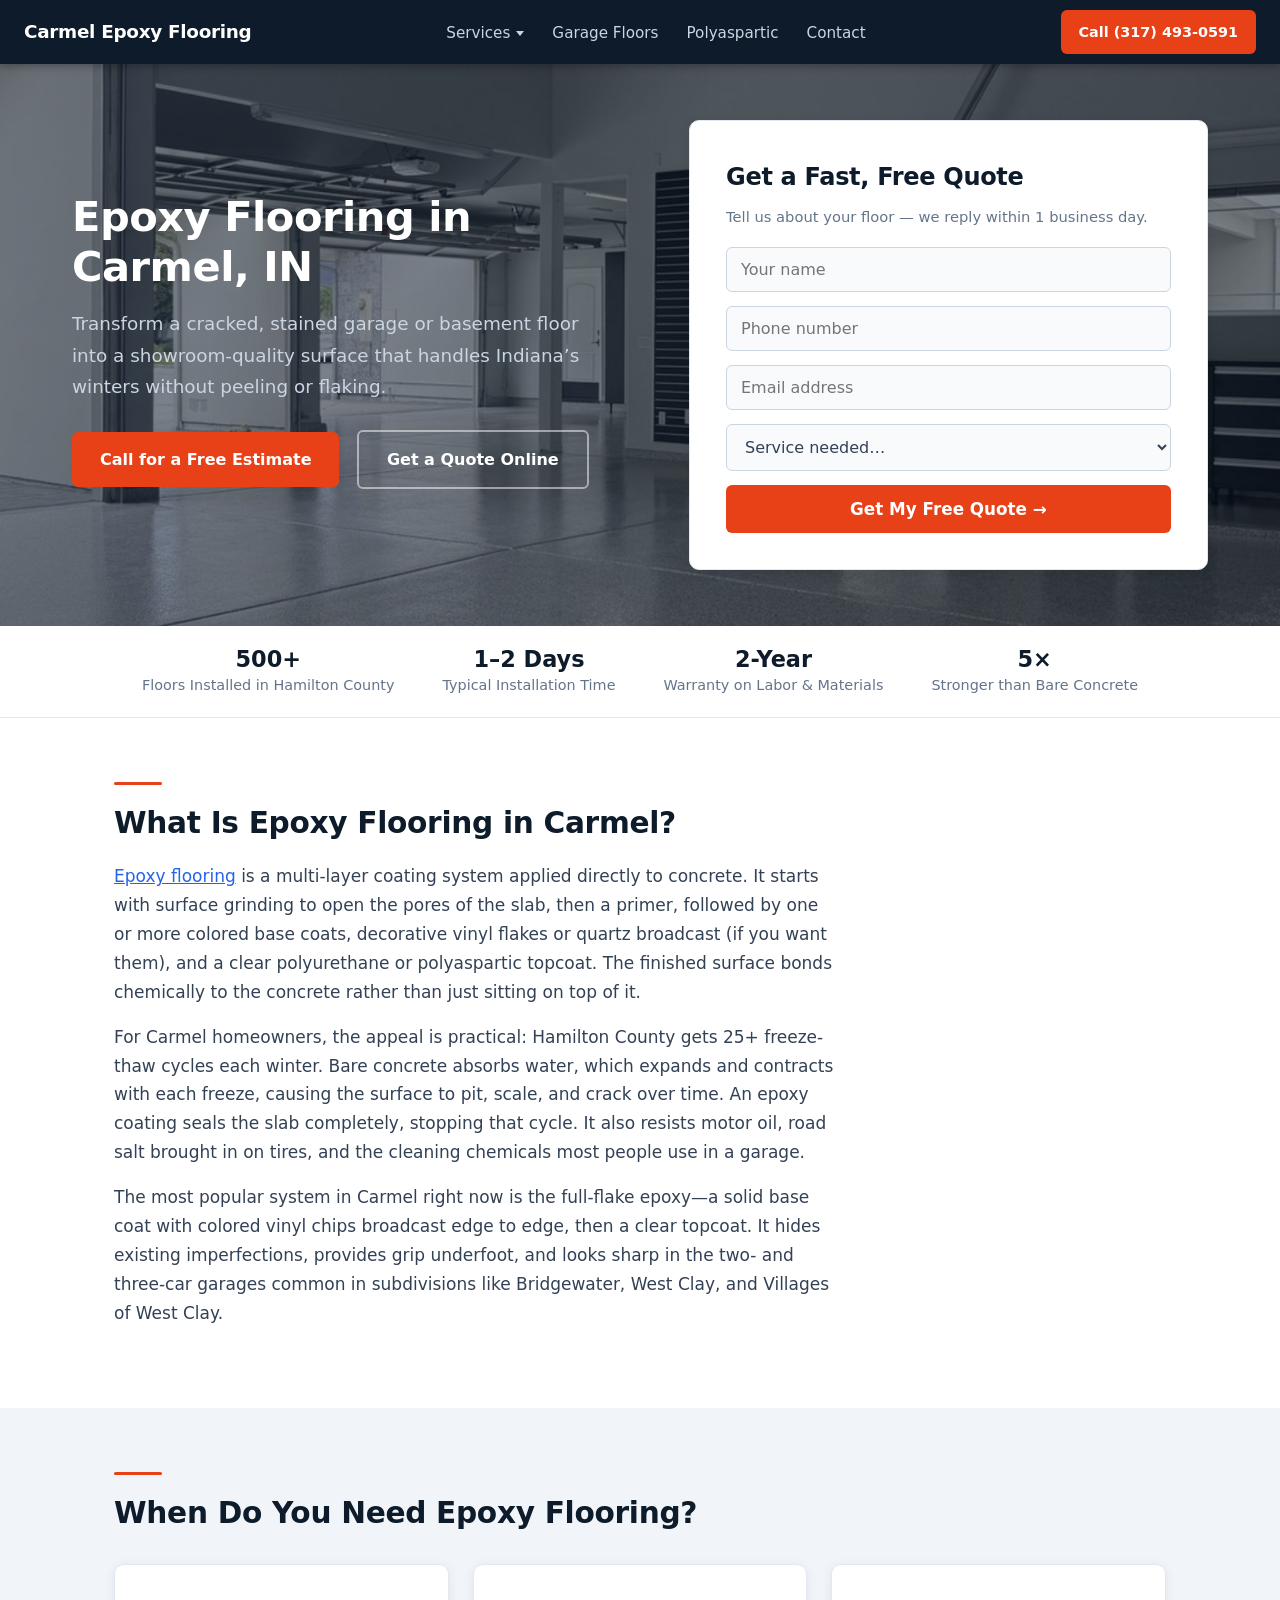
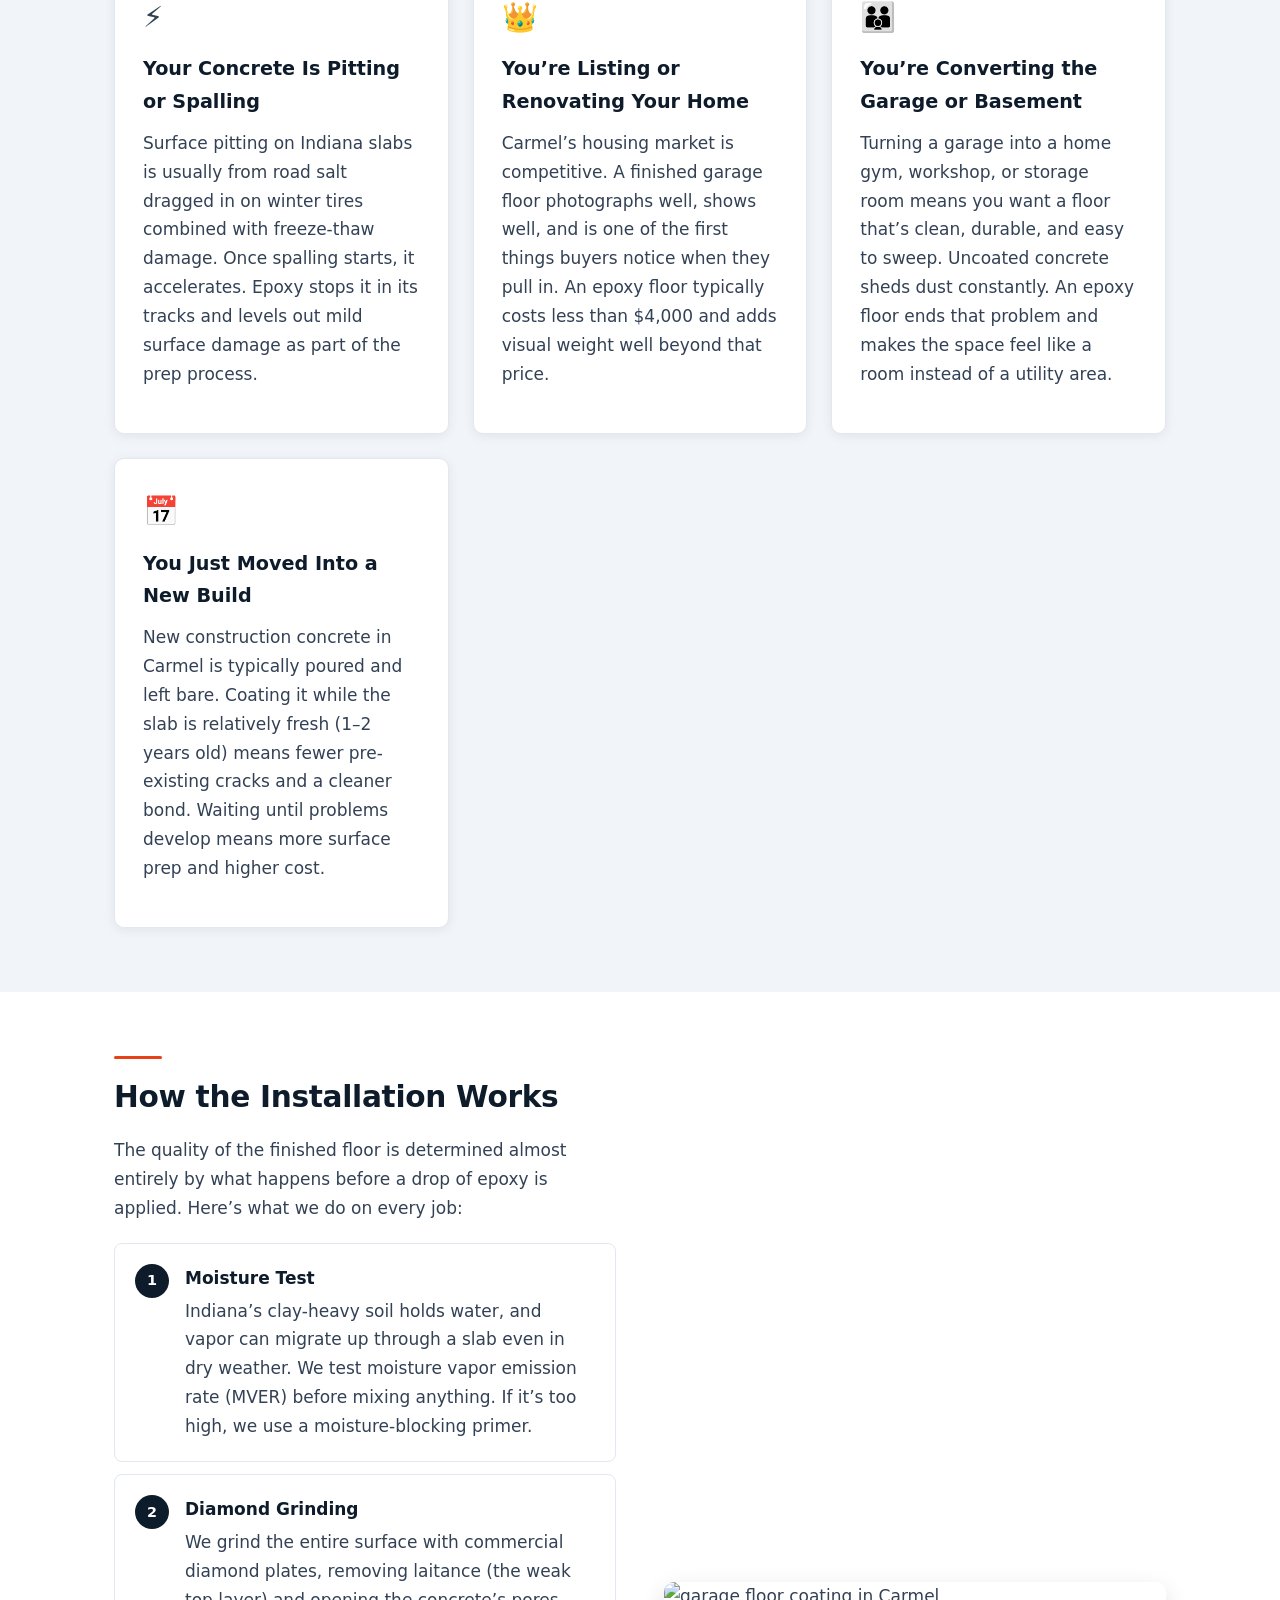
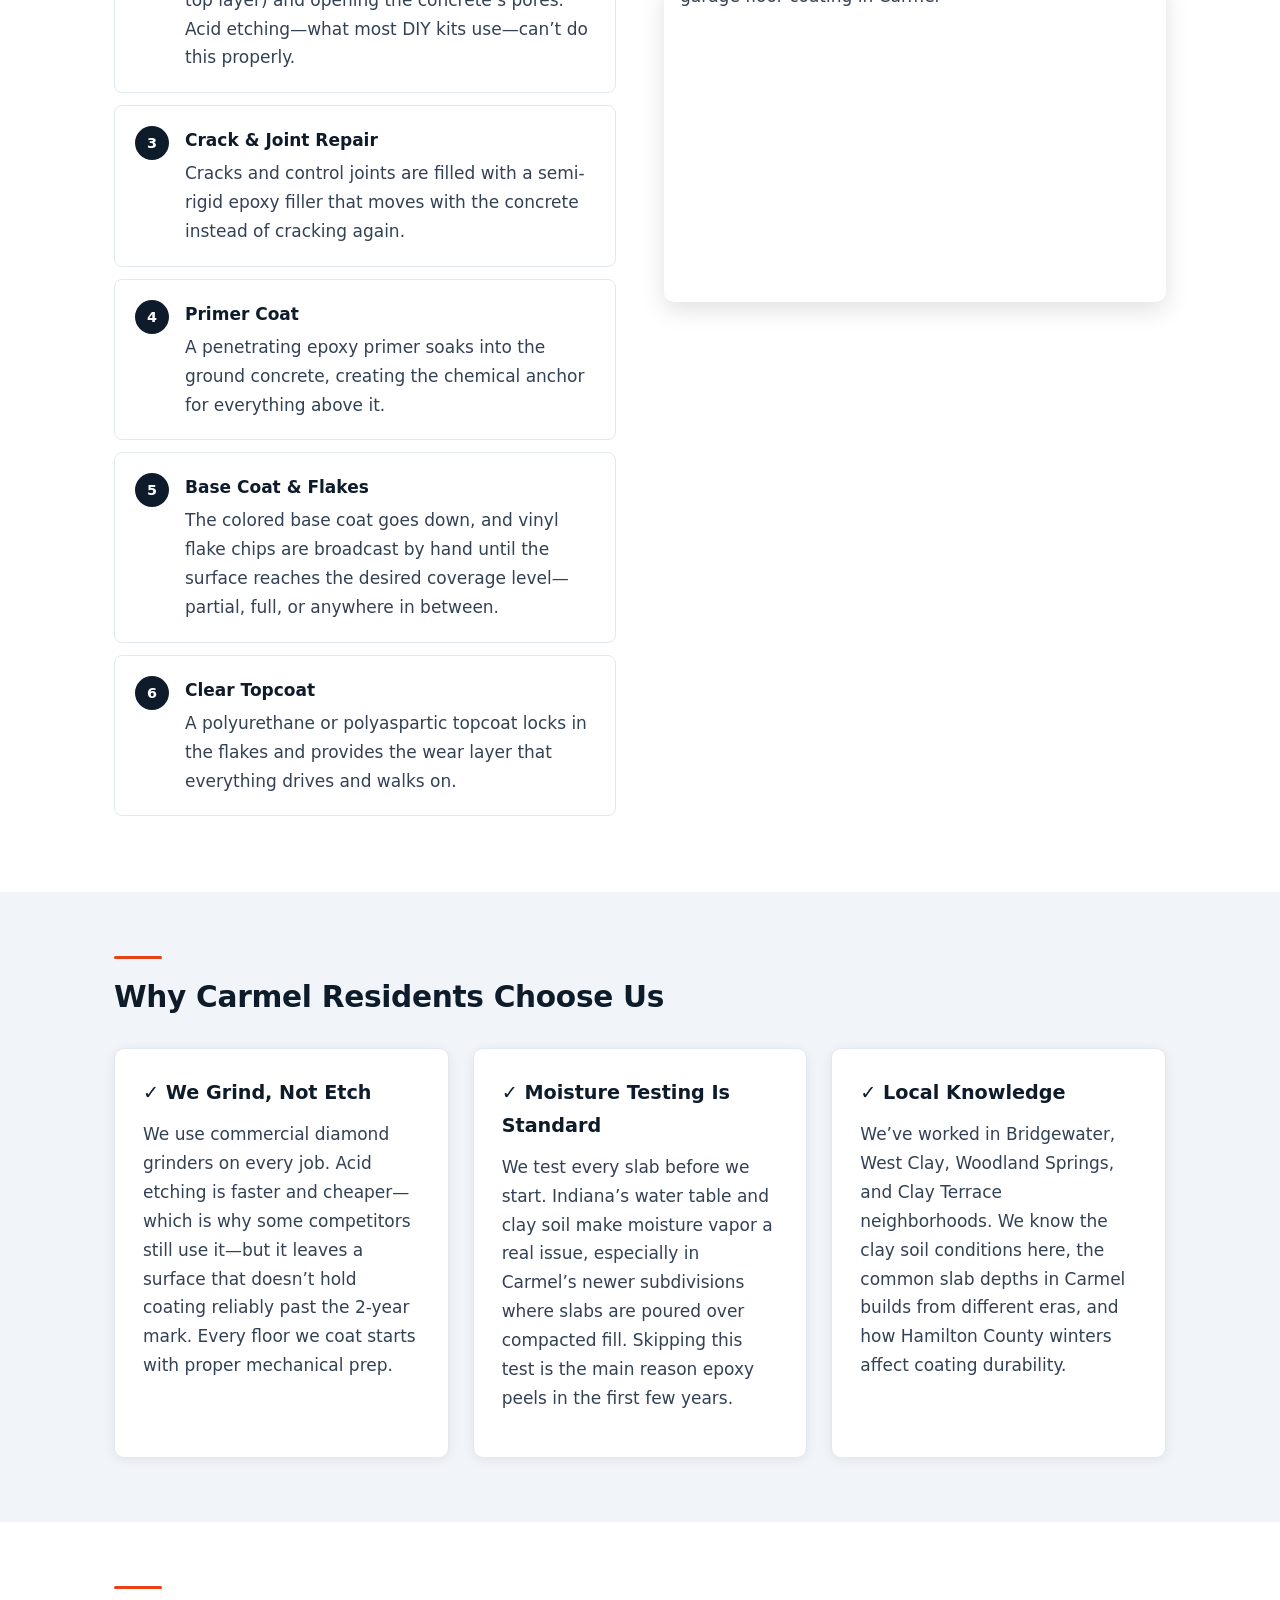
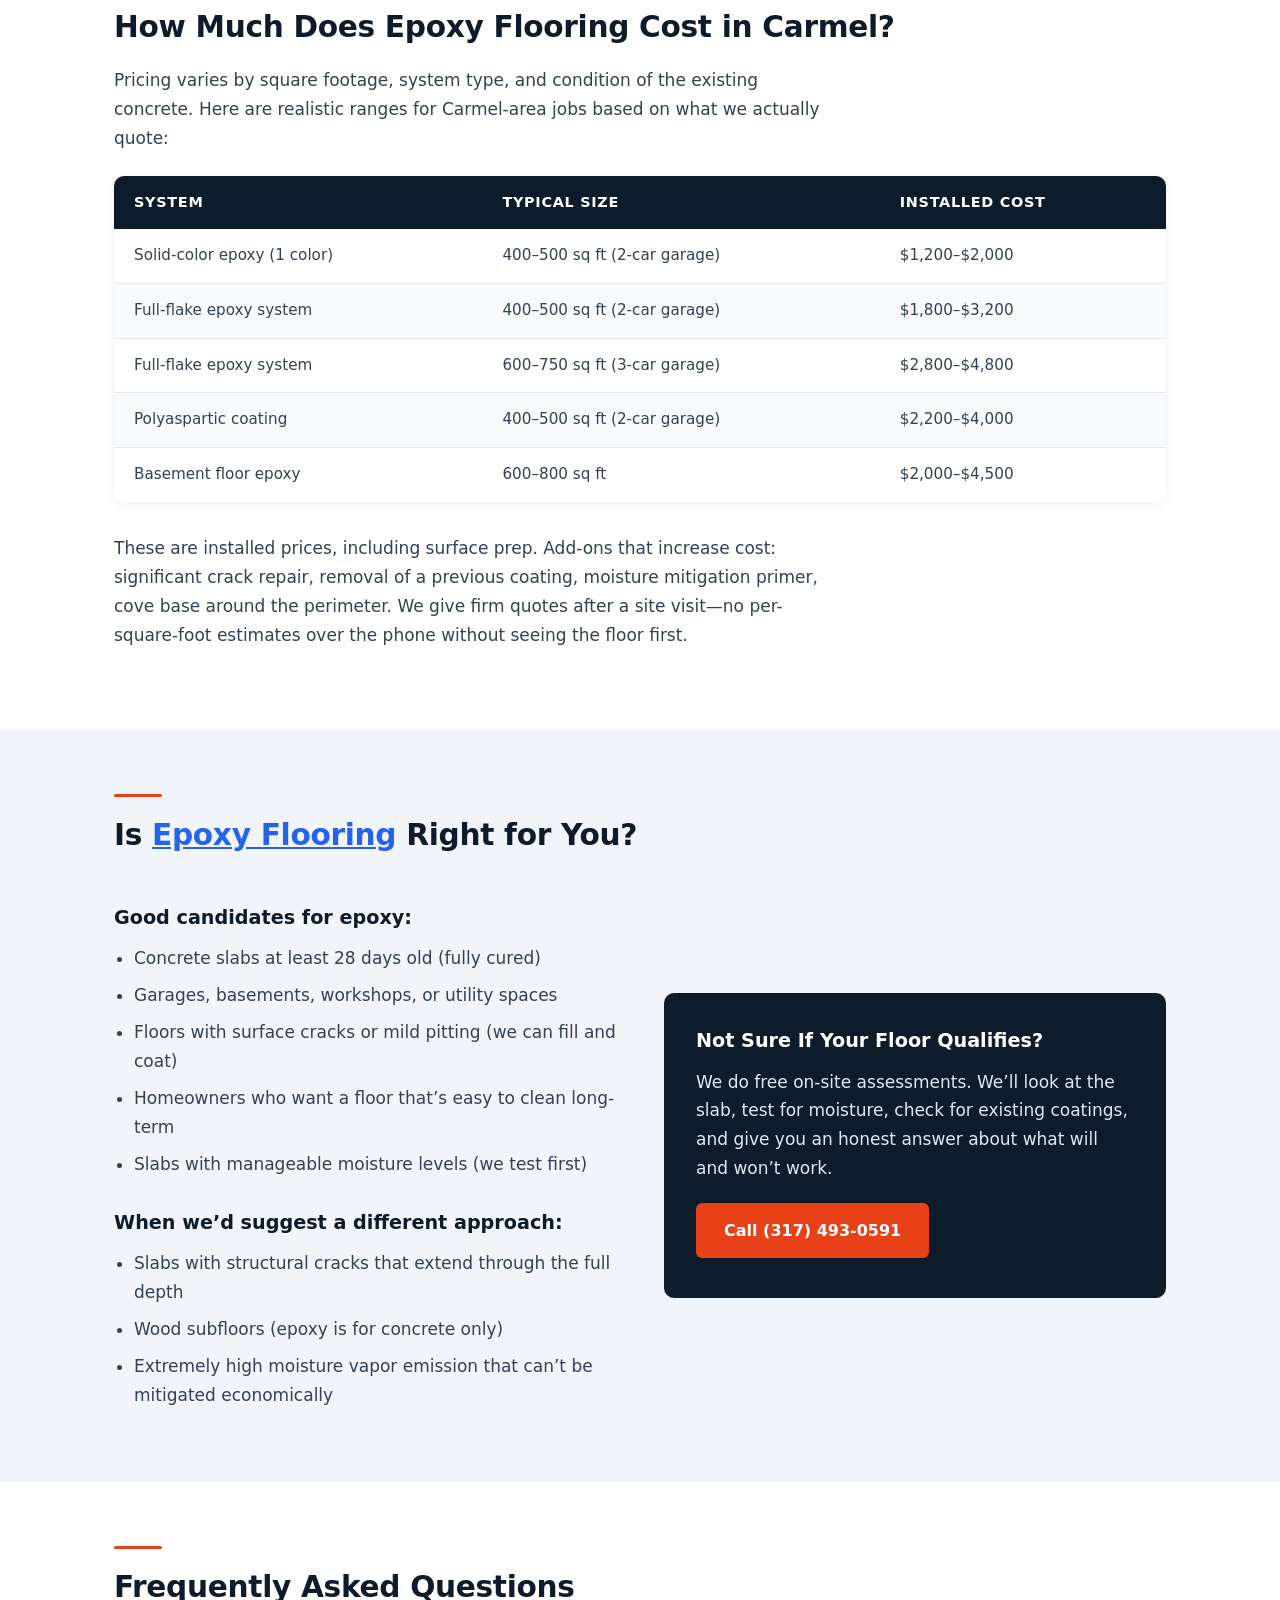
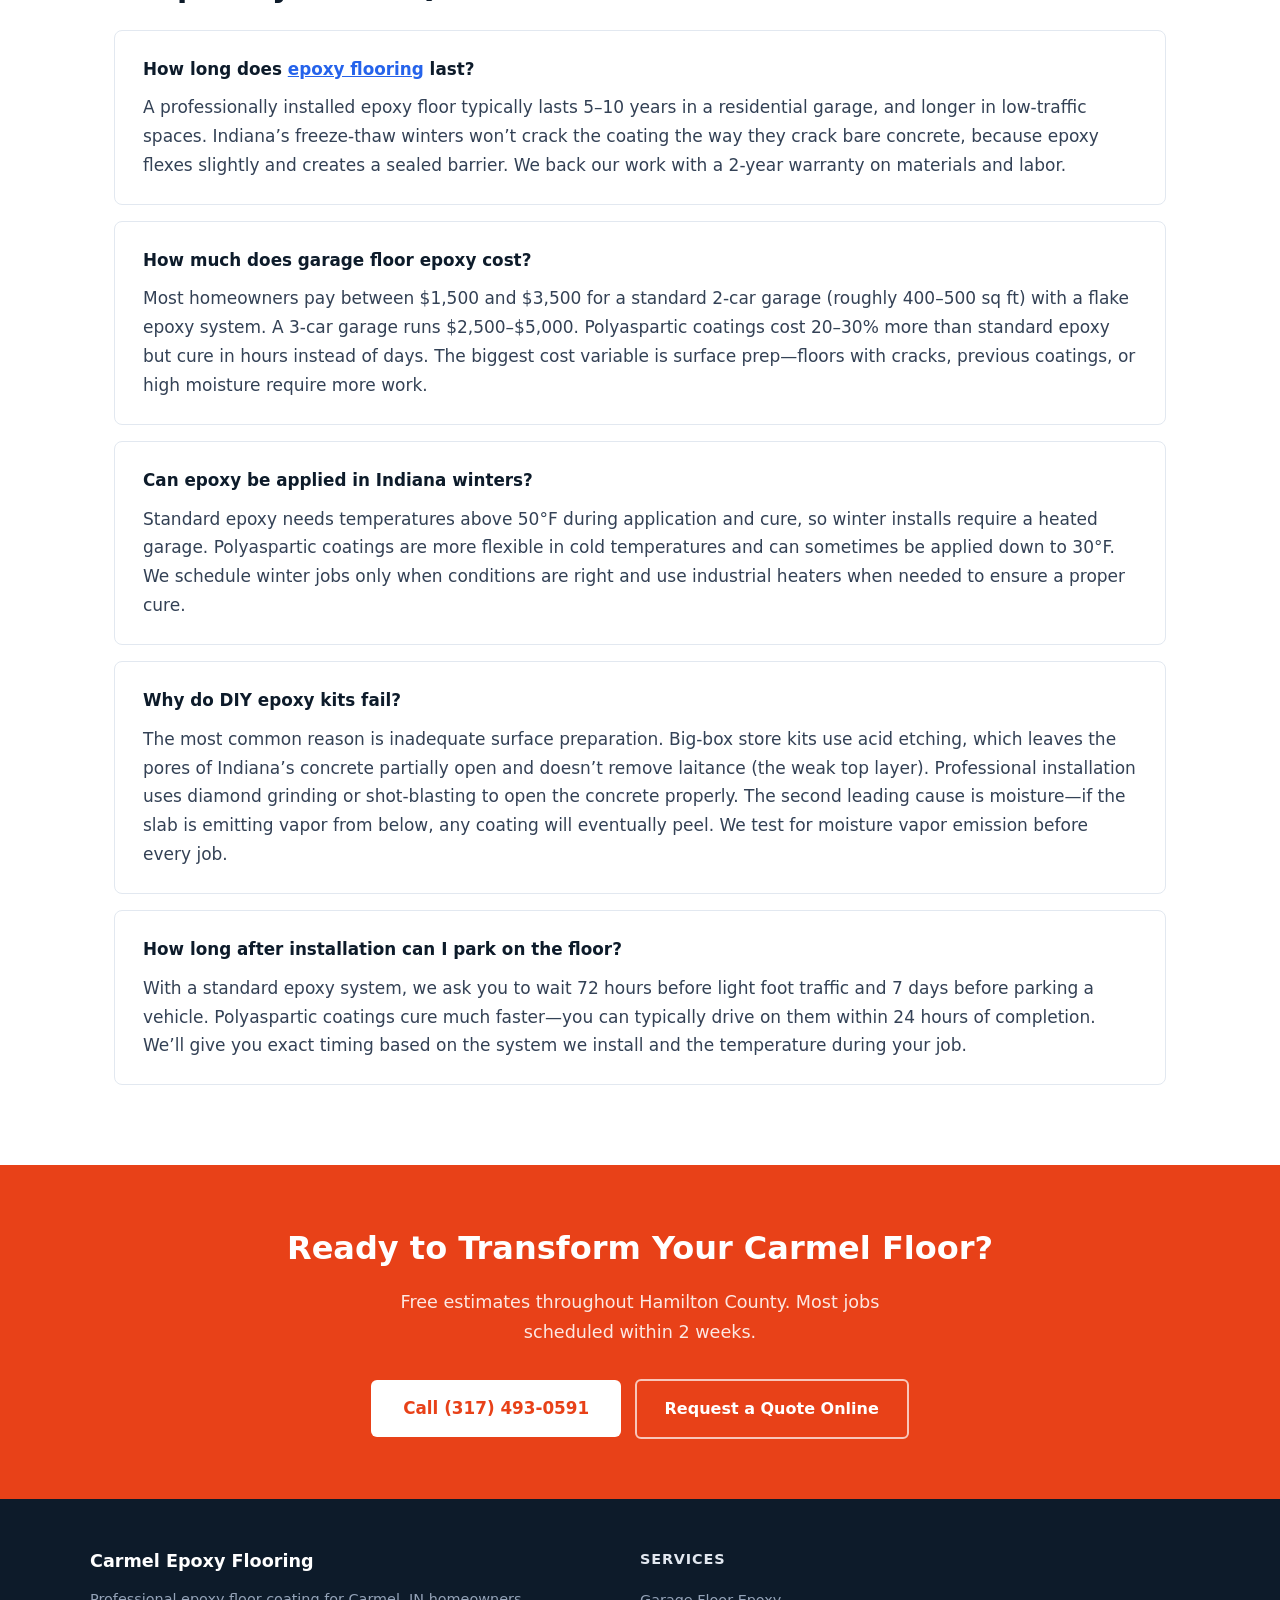
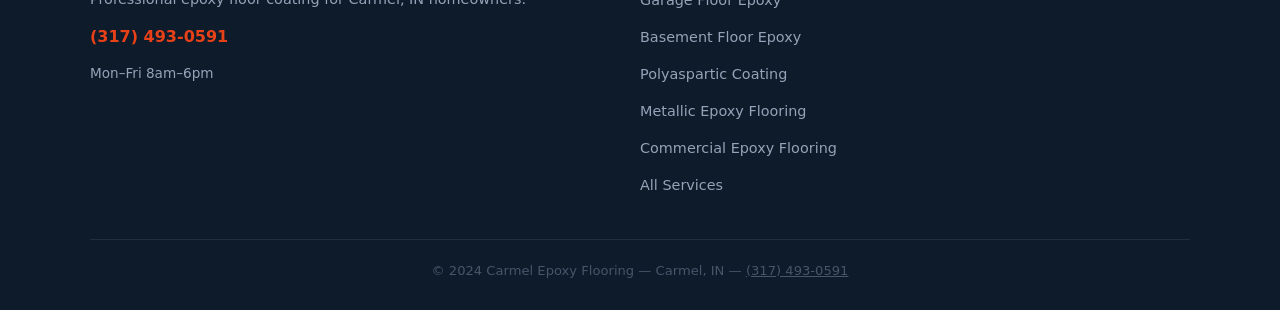
==== commit cf080e39: "Homepage hero: garage floor photo + two-column quote form" ====
--- a/index.html
+++ b/index.html
@@ -98,20 +98,49 @@
 </nav>
 
 <!-- Hero -->
-<section class="hero">
+<section class="hero home-hero">
   <img
     class="hero-bg"
-    src="https://images.unsplash.com/photo-1772305336606-989a457ffbae?w=1400&q=85&auto=format&fit=crop"
-    alt="epoxy flooring in Carmel"
+    src="images/garage-floor-epoxy-hero.jpg"
+    alt="Epoxy garage floor in Carmel, IN"
     loading="eager"
     width="1400"
     height="800"
   >
-  <div class="hero-content">
-    <h1>Epoxy Flooring in Carmel, IN</h1>
-    <p>Transform a cracked, stained garage or basement floor into a showroom-quality surface that handles Indiana&rsquo;s winters without peeling or flaking.</p>
-    <a href="tel:3174930591" class="btn-primary">Call for a Free Estimate</a>
-    <a href="/contact.html" class="btn-secondary">Get a Quote Online</a>
+  <div class="hero-inner">
+    <div class="hero-content">
+      <h1>Epoxy Flooring in Carmel, IN</h1>
+      <p>Transform a cracked, stained garage or basement floor into a showroom-quality surface that handles Indiana&rsquo;s winters without peeling or flaking.</p>
+      <a href="tel:3174930591" class="btn-primary">Call for a Free Estimate</a>
+      <a href="/contact.html" class="btn-secondary">Get a Quote Online</a>
+    </div>
+    <div class="hero-form contact-form">
+      <h2 class="hero-form-title">Get a Fast, Free Quote</h2>
+      <p class="hero-form-sub">Tell us about your floor &mdash; we reply within 1 business day.</p>
+      <form action="https://formspree.io/f/xkolgdpp" method="POST">
+        <div class="form-group">
+          <input type="text" name="name" placeholder="Your name" aria-label="Your name" required>
+        </div>
+        <div class="form-group">
+          <input type="tel" name="phone" placeholder="Phone number" aria-label="Phone number" required>
+        </div>
+        <div class="form-group">
+          <input type="email" name="email" placeholder="Email address" aria-label="Email address" required>
+        </div>
+        <div class="form-group">
+          <select name="service" aria-label="Service needed">
+            <option value="">Service needed&hellip;</option>
+            <option value="garage-epoxy">Garage Floor Epoxy</option>
+            <option value="basement-epoxy">Basement Floor Epoxy</option>
+            <option value="polyaspartic">Polyaspartic Coating</option>
+            <option value="not-sure">Not sure &mdash; need advice</option>
+          </select>
+        </div>
+        <input type="hidden" name="_subject" value="New Quote Request - Homepage - Carmel Epoxy Flooring">
+        <input type="text" name="_gotcha" style="display:none" tabindex="-1">
+        <button type="submit" class="btn-submit">Get My Free Quote &rarr;</button>
+      </form>
+    </div>
   </div>
 </section>
 
--- a/styles.css
+++ b/styles.css
@@ -122,6 +122,24 @@
 margin-bottom: 8px;
 }
 .btn-secondary:hover { border-color: #ffffff; color: #ffffff; }
+
+/* Home hero: two-column with quote form */
+.home-hero .hero-bg { opacity: 0.45; }
+.home-hero .hero-inner {
+  position: relative; z-index: 2;
+  display: flex; align-items: center; gap: 48px; flex-wrap: wrap;
+  max-width: 1200px; margin: 0 auto; width: 100%;
+  padding: 56px 32px;
+}
+.home-hero .hero-content { flex: 1 1 430px; max-width: 600px; padding: 0; }
+.home-hero .hero-form { flex: 1 1 380px; max-width: 520px; margin-left: auto; }
+.home-hero .hero-form .hero-form-title { font-size: 1.5rem; font-weight: 800; color: #0d1b2a; margin-bottom: 6px; letter-spacing: -0.3px; }
+.home-hero .hero-form .hero-form-sub { font-size: 0.92rem; color: #64748b; margin-bottom: 18px; }
+.home-hero .hero-form .form-group { margin-bottom: 14px; }
+@media (max-width: 860px) {
+  .home-hero .hero-inner { gap: 28px; padding: 44px 24px; }
+  .home-hero .hero-form { margin-left: 0; max-width: 560px; width: 100%; }
+}
 
 /* === Trust Bar === */
 .trust-bar {
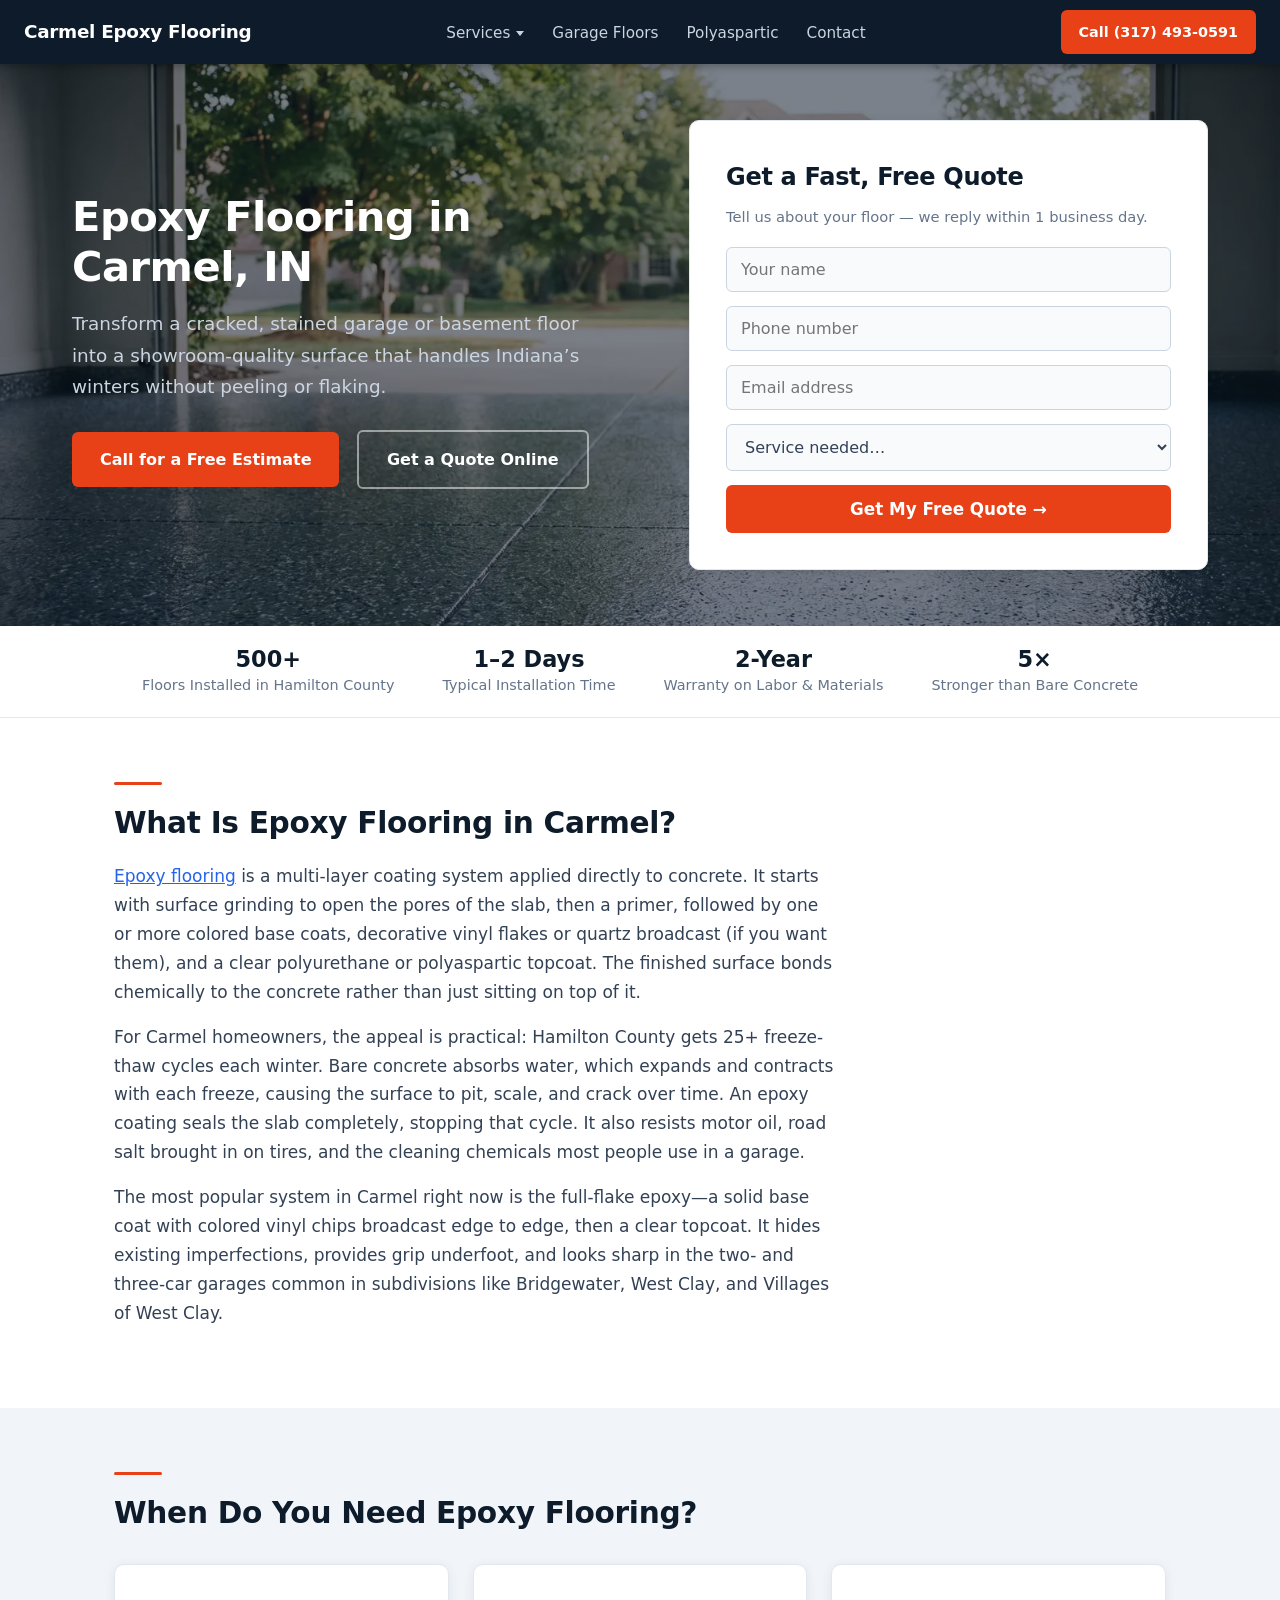
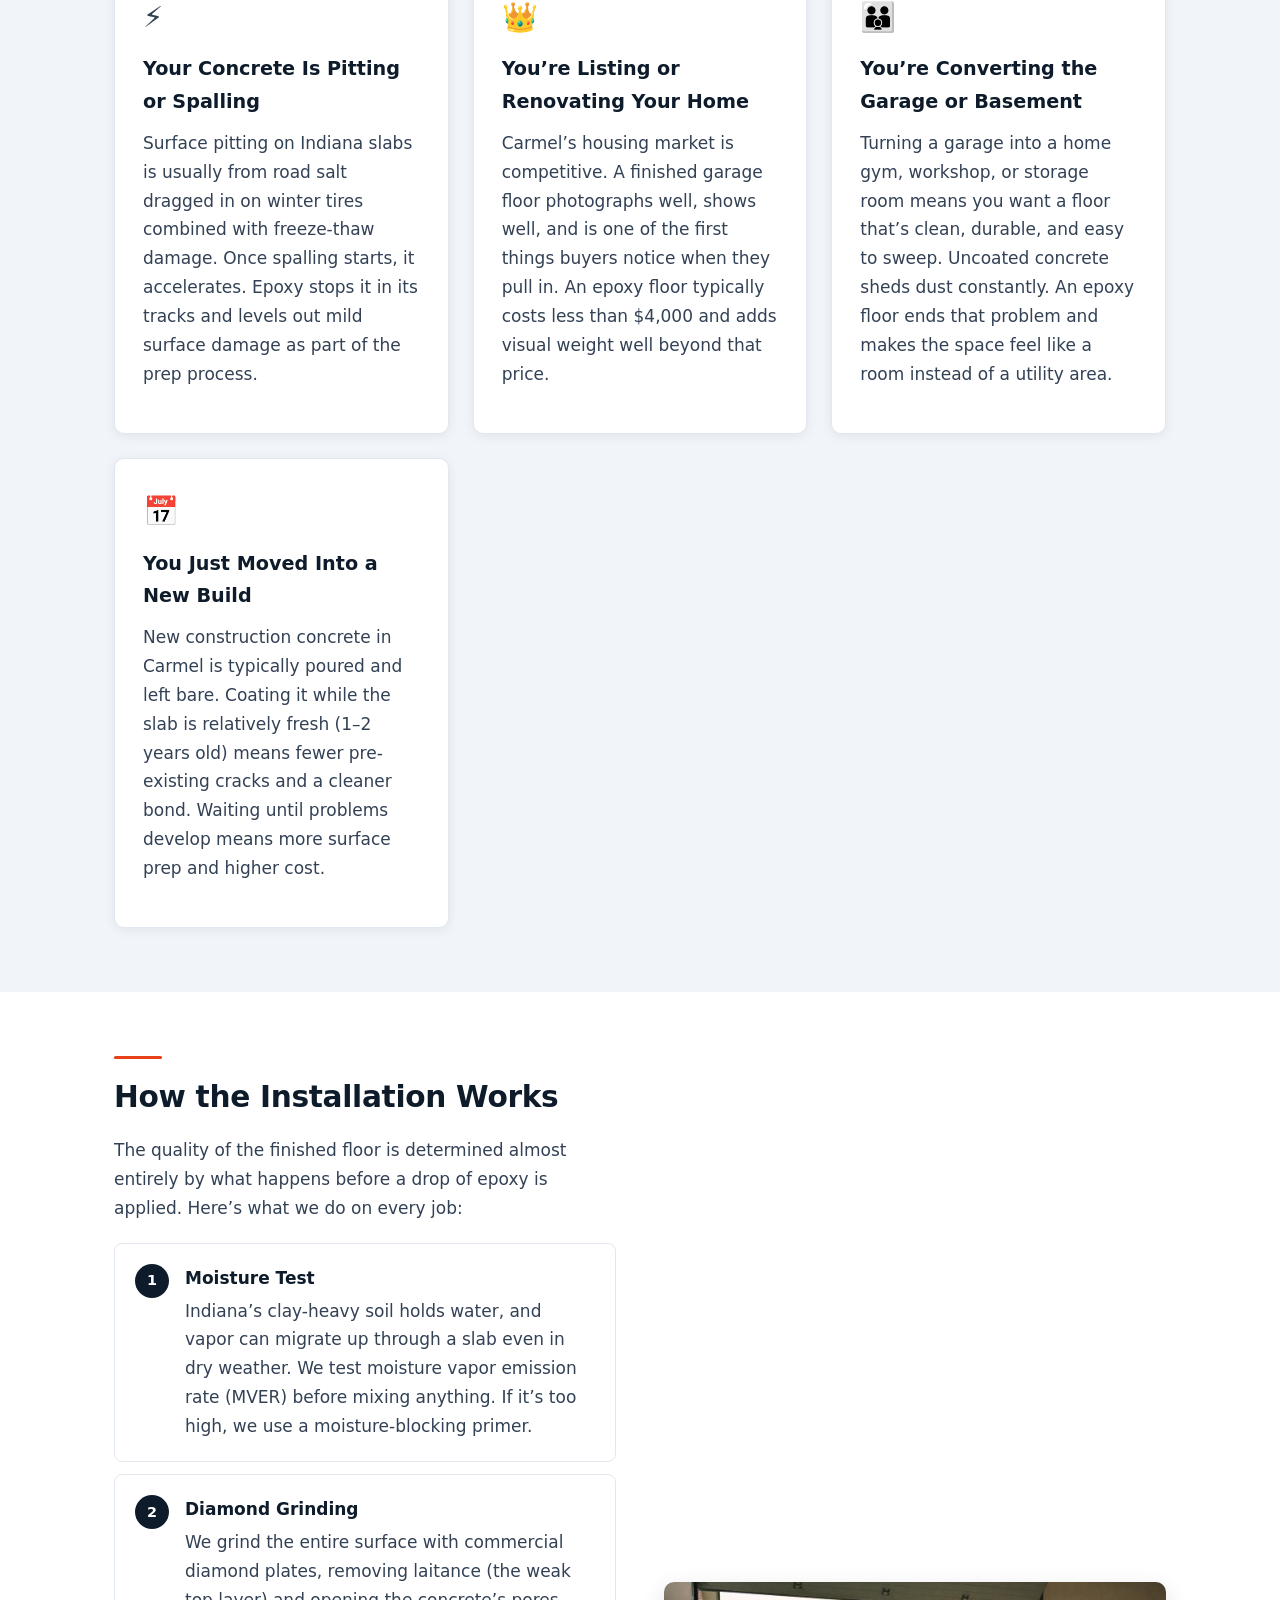
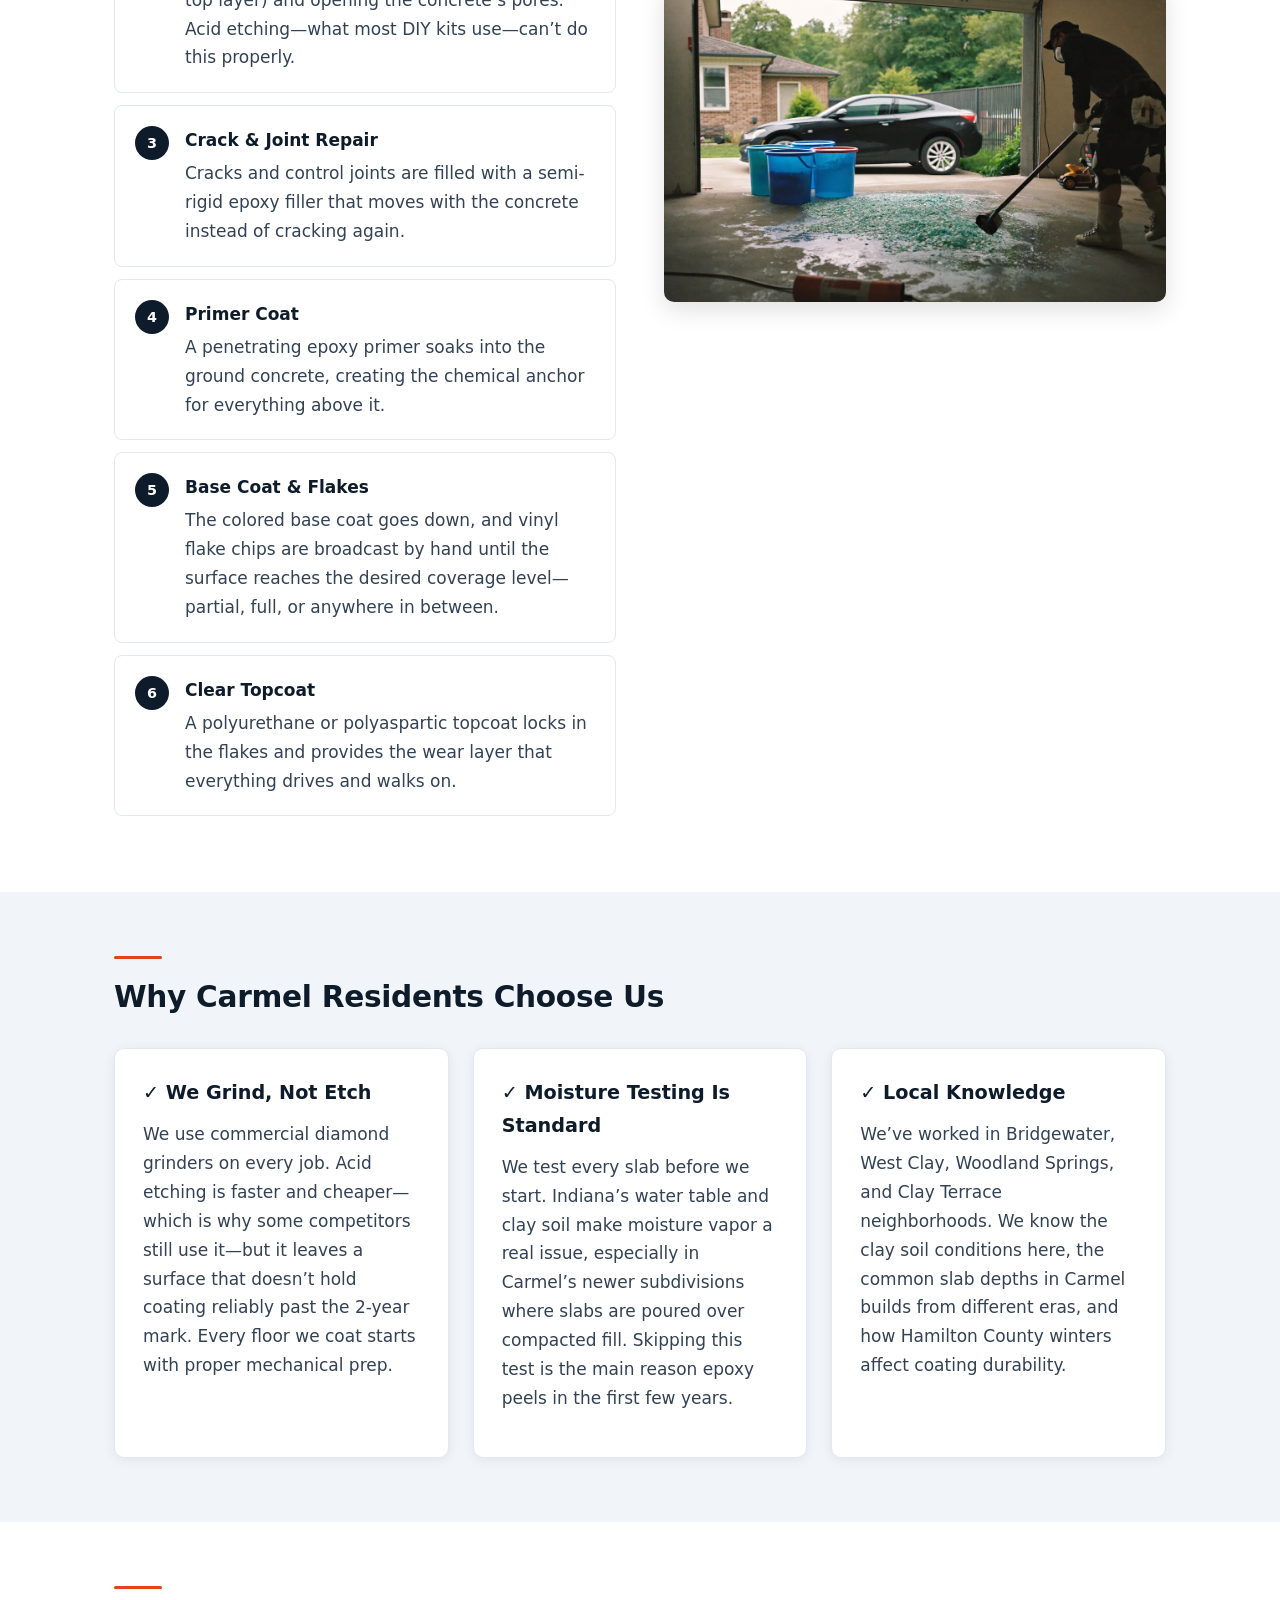
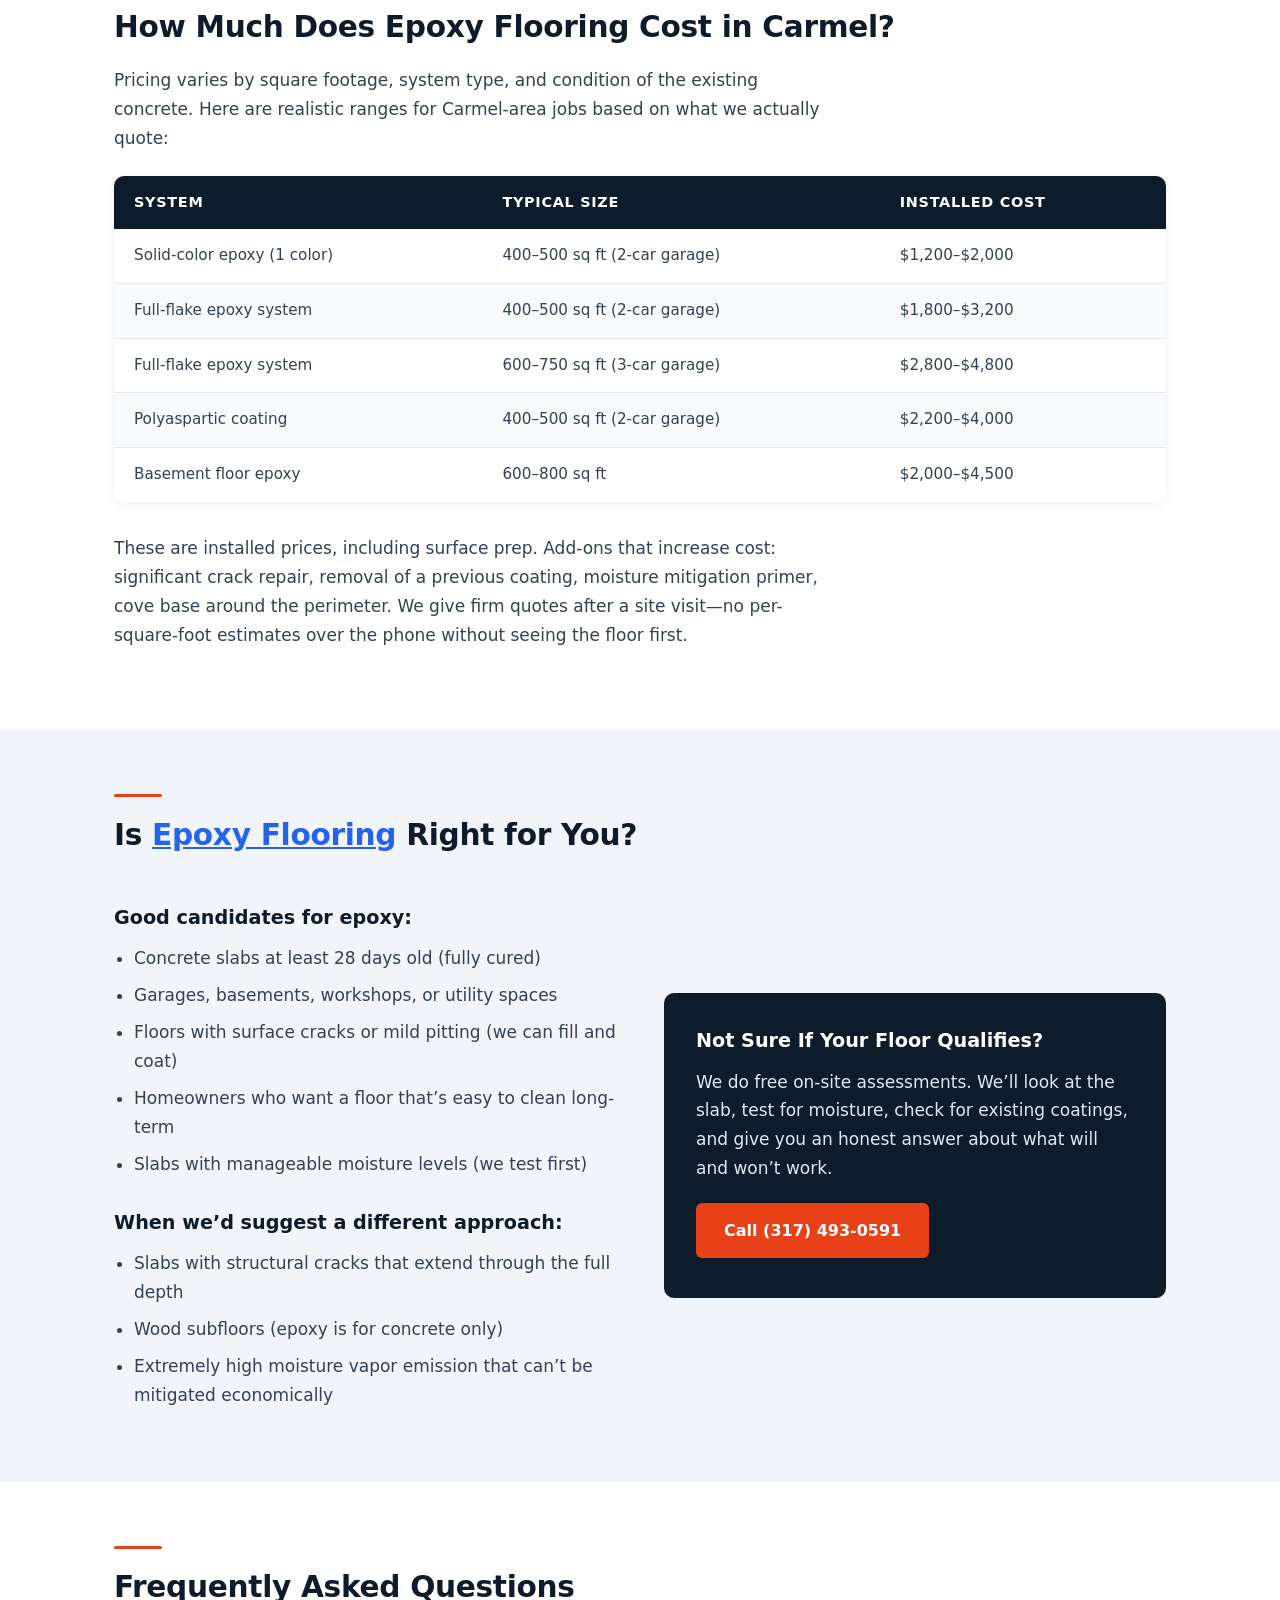
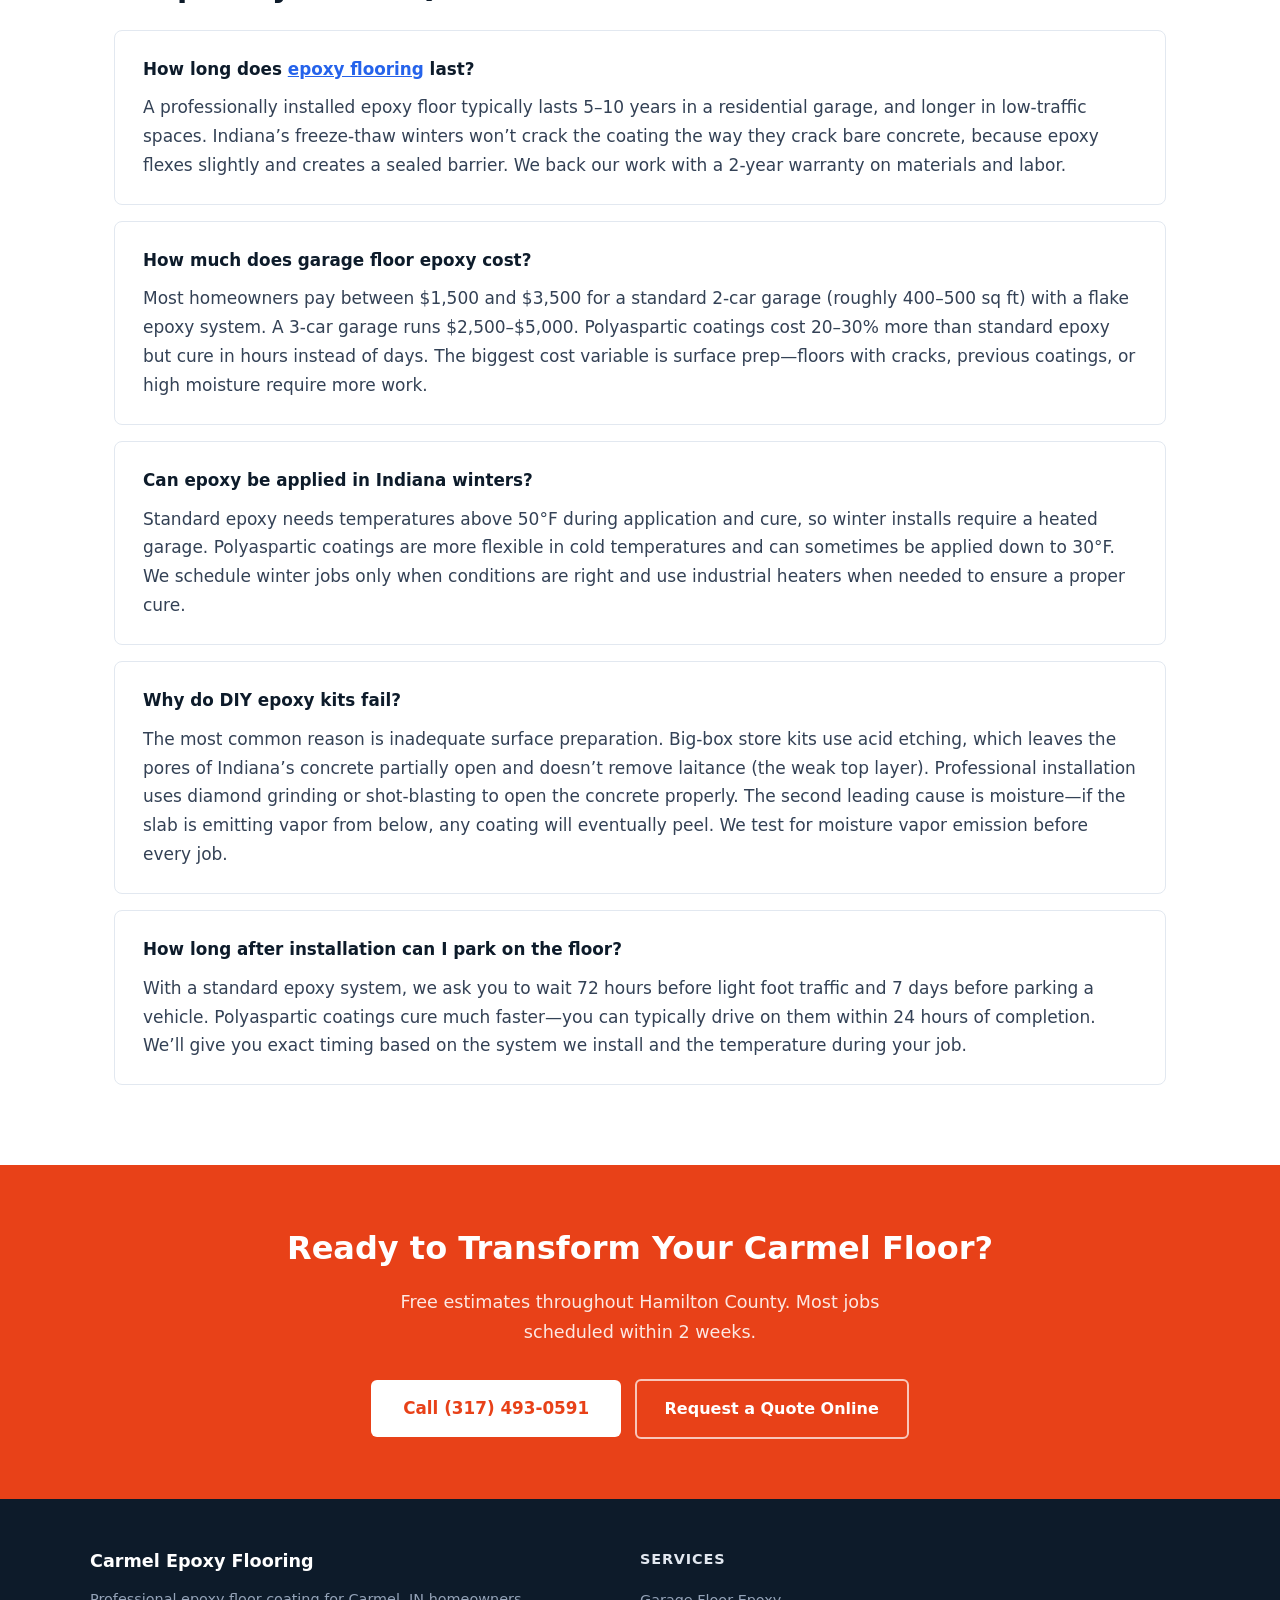
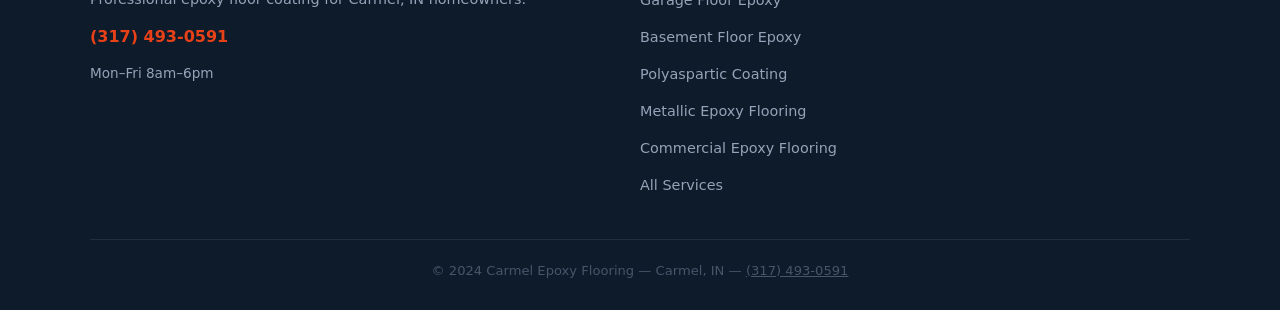
==== commit 853083d1: "Point pages at local WebP images and drop Unsplash hotlinks Hero, installer, metallic, commercial, p" ====
--- a/index.html
+++ b/index.html
@@ -101,11 +101,11 @@
 <section class="hero home-hero">
   <img
     class="hero-bg"
-    src="images/garage-floor-epoxy-hero.jpg"
+    src="images/garage-floor-epoxy-carmel-hero.webp"
     alt="Epoxy garage floor in Carmel, IN"
     loading="eager"
-    width="1400"
-    height="800"
+    width="1600"
+    height="893"
   >
   <div class="hero-inner">
     <div class="hero-content">
@@ -212,11 +212,11 @@
       </div>
       <div>
         <img
-          src="https://images.unsplash.com/photo-1772300704502-410f0fbd43bb?w=800&q=80&auto=format&fit=crop"
-          alt="garage floor coating in Carmel"
+          src="images/epoxy-floor-installer-carmel.webp"
+          alt="epoxy floor installer in Carmel"
           loading="lazy"
-          width="800"
-          height="600"
+          width="1200"
+          height="800"
         >
       </div>
     </div>
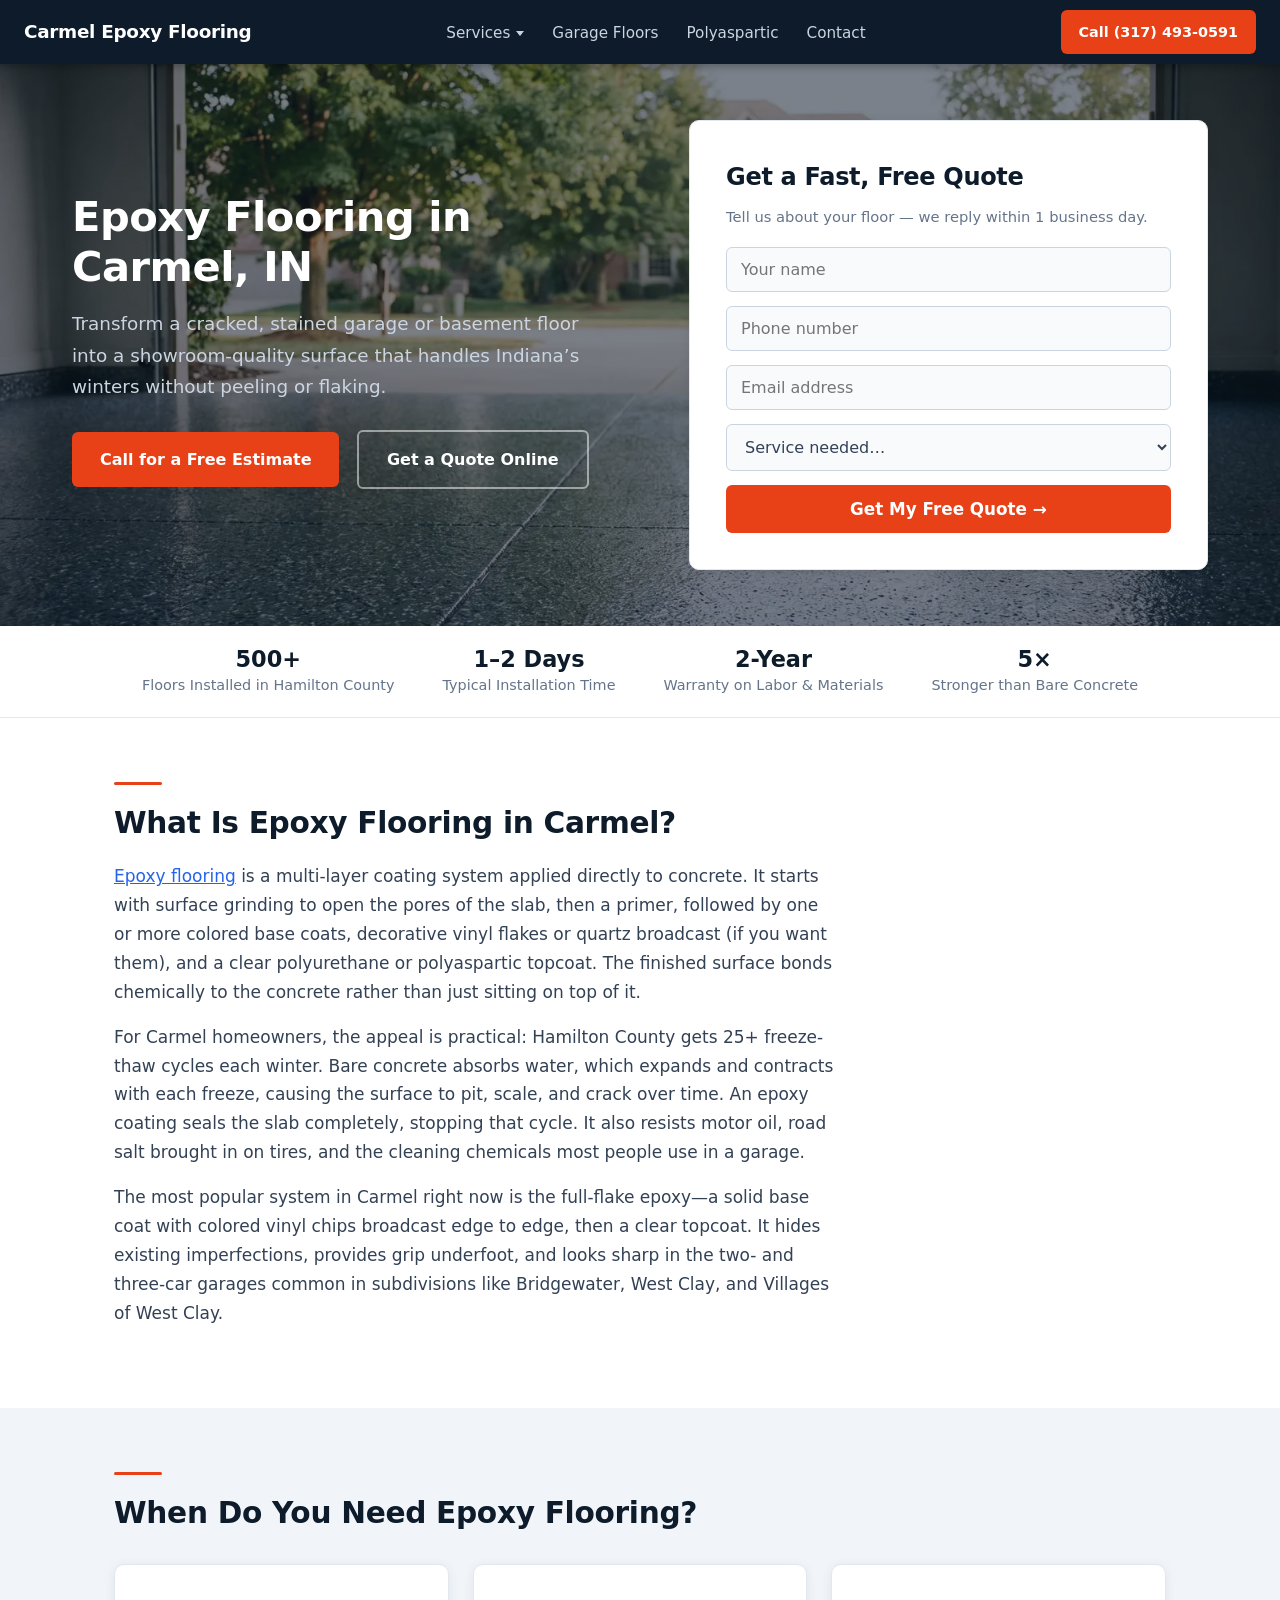
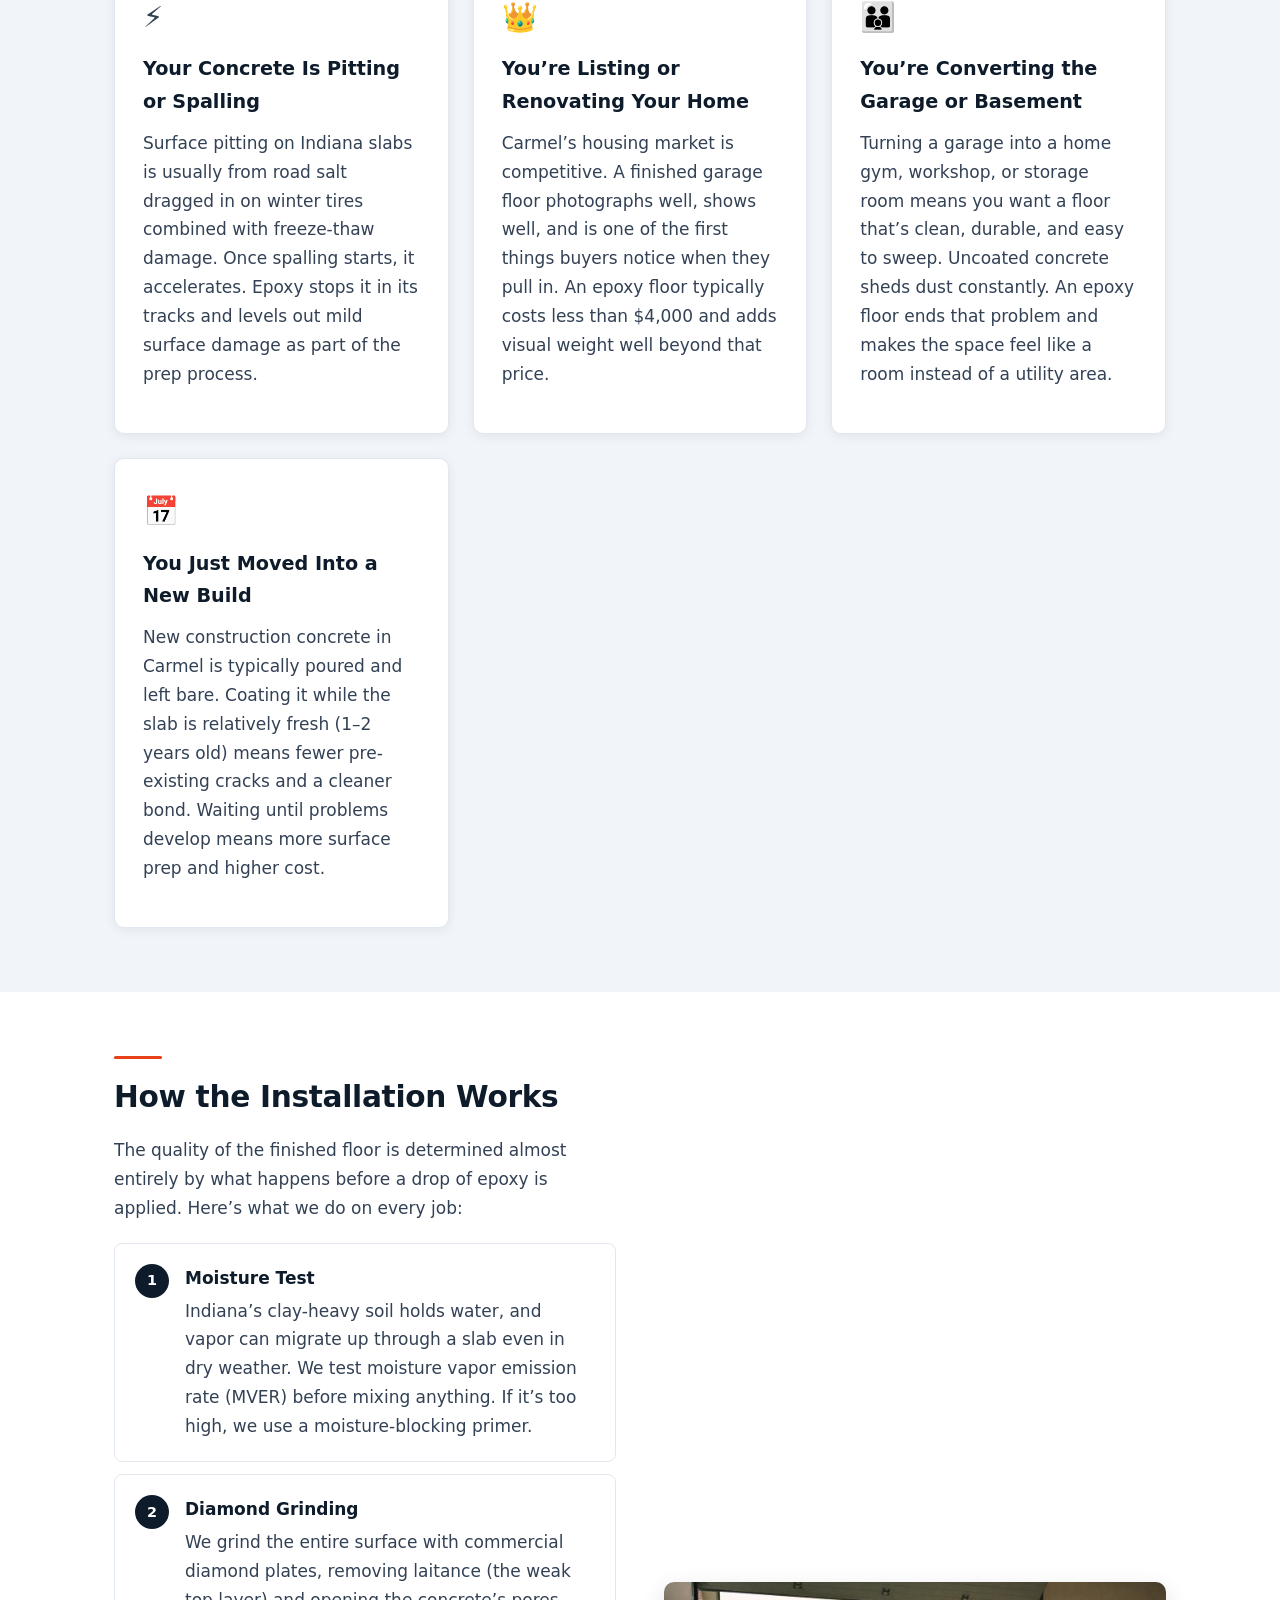
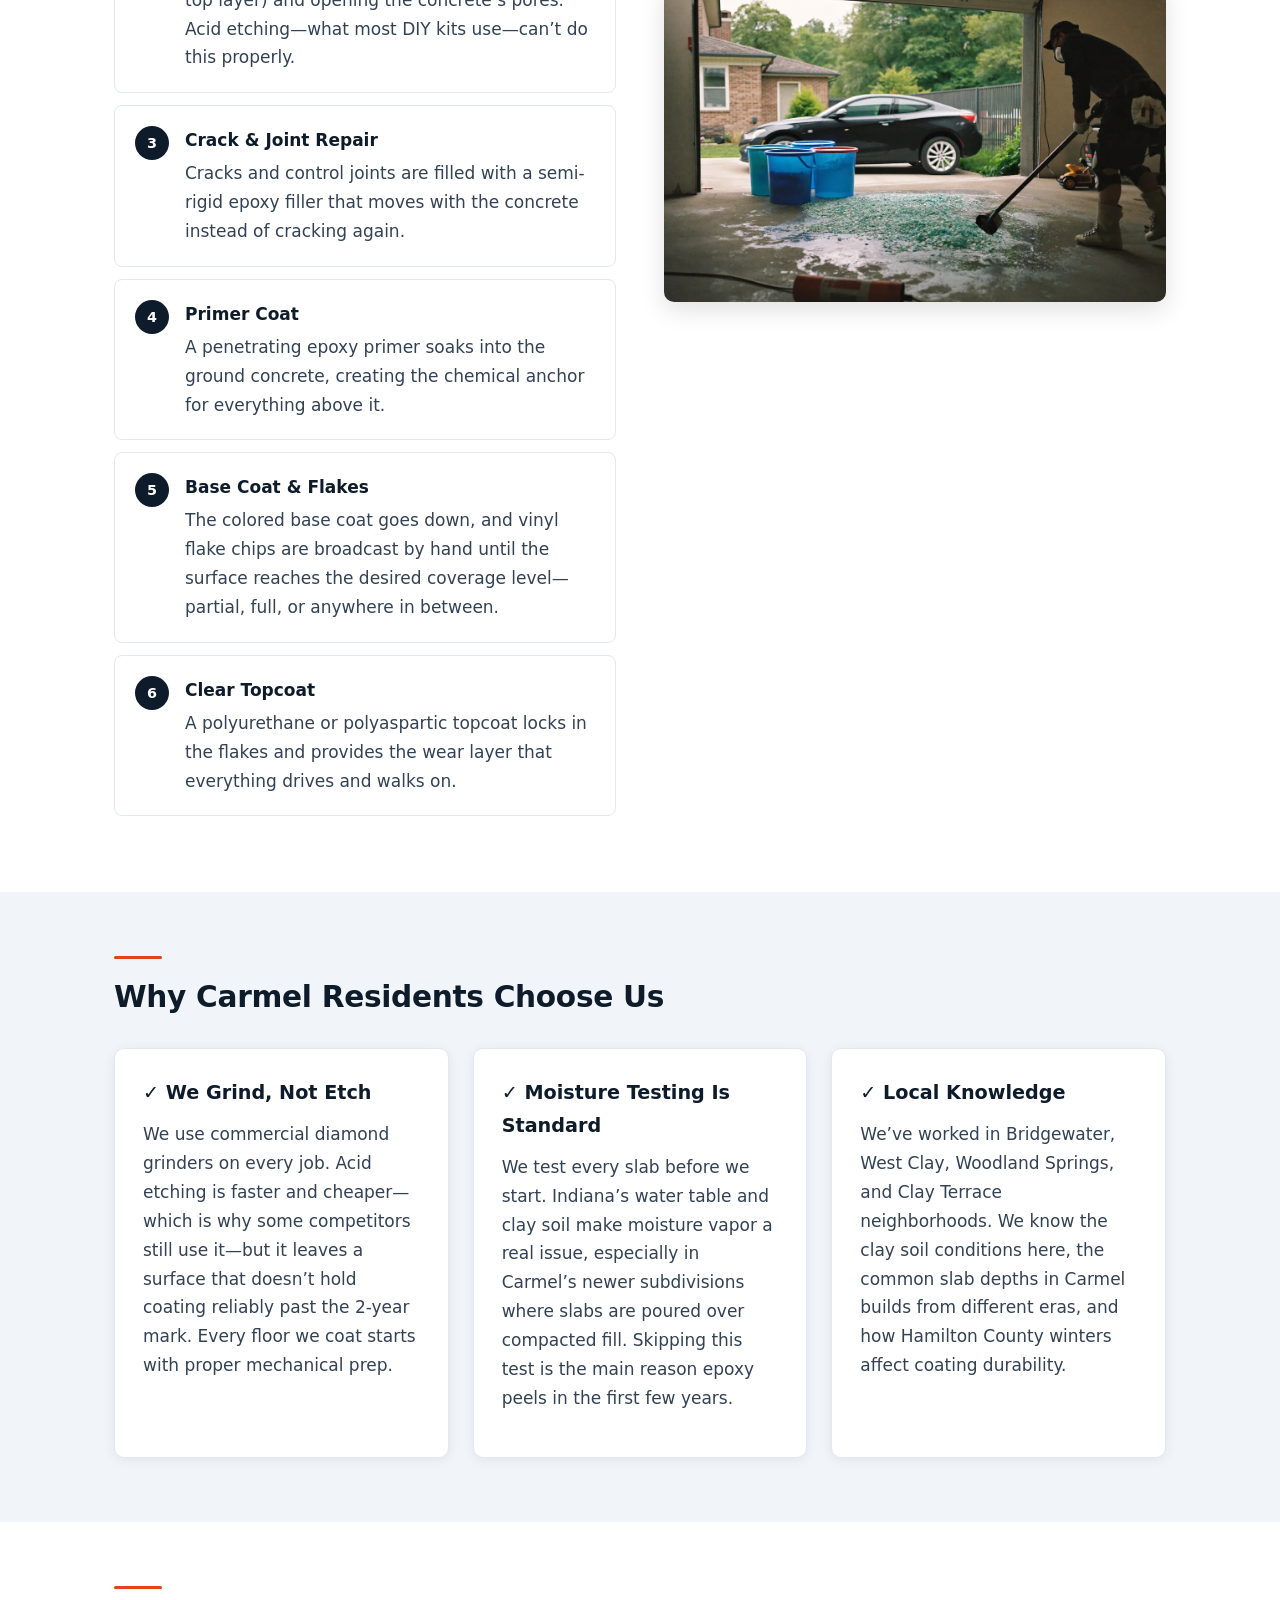
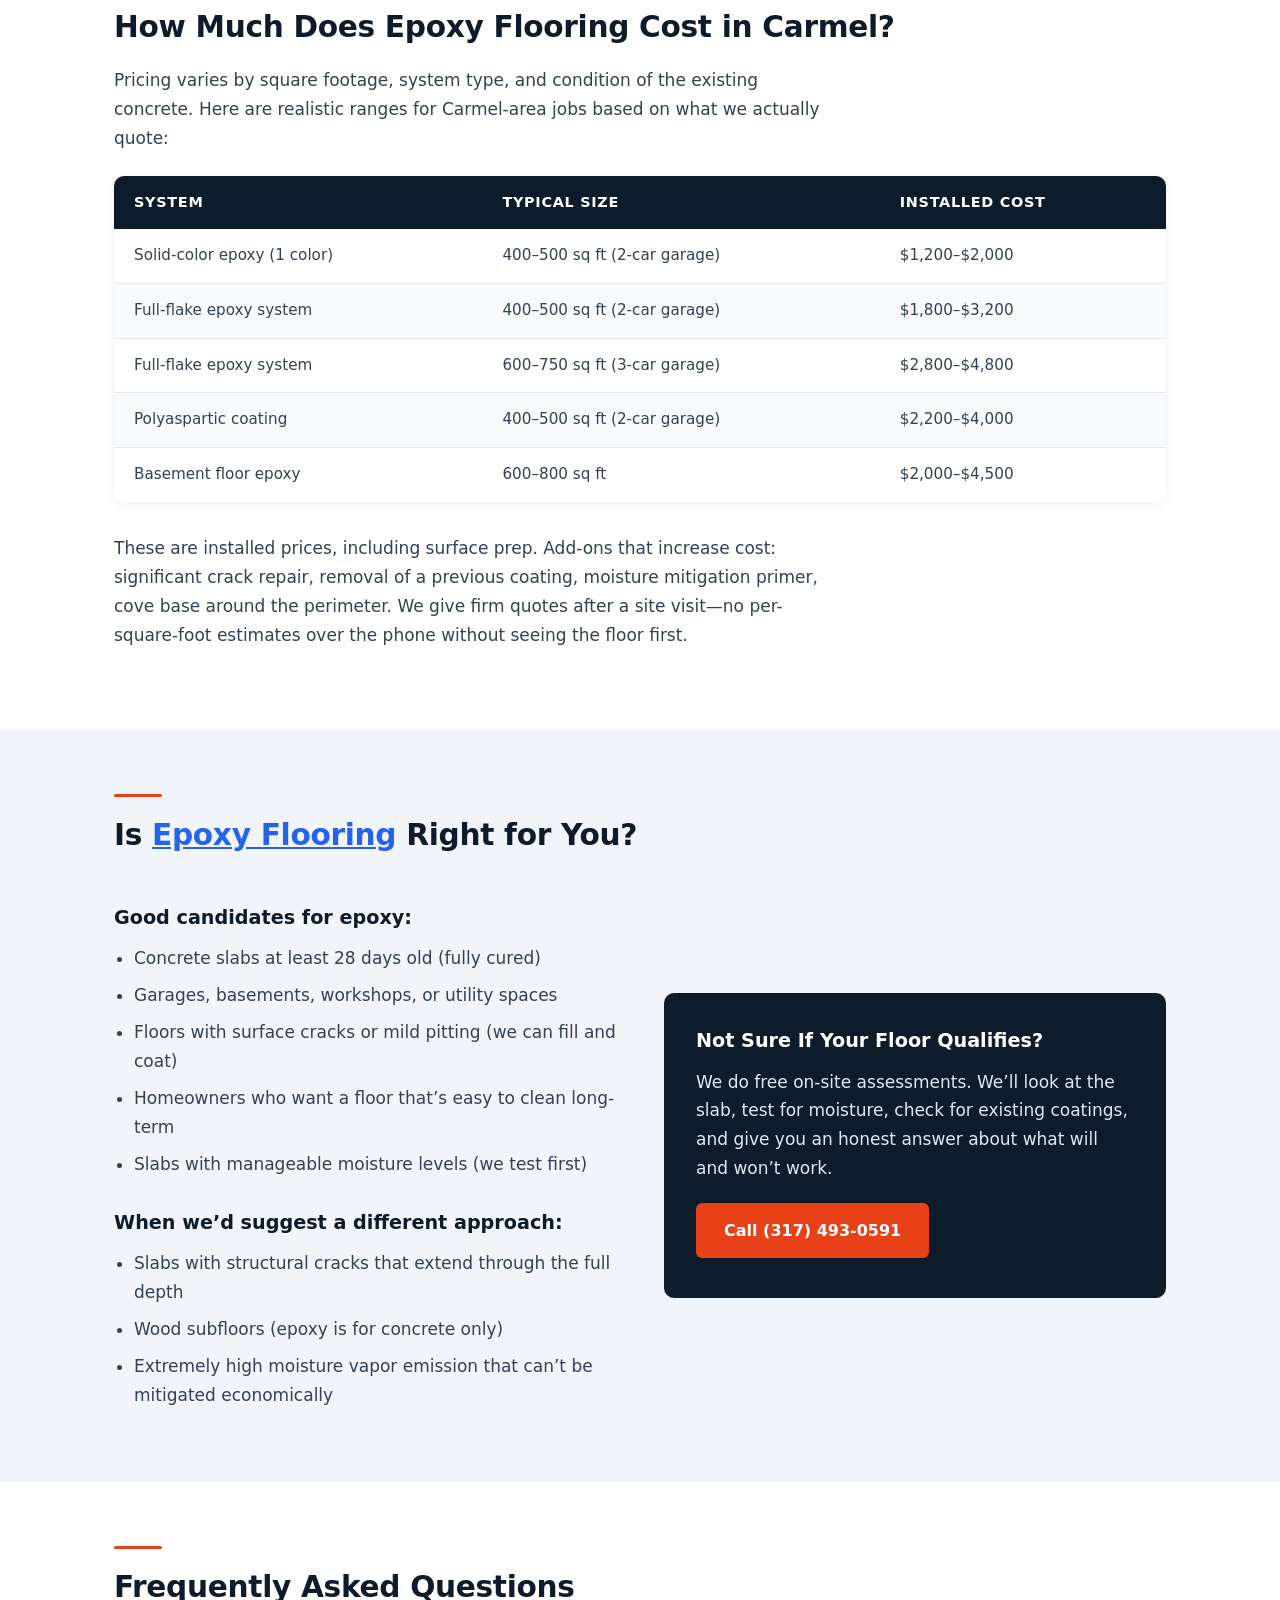
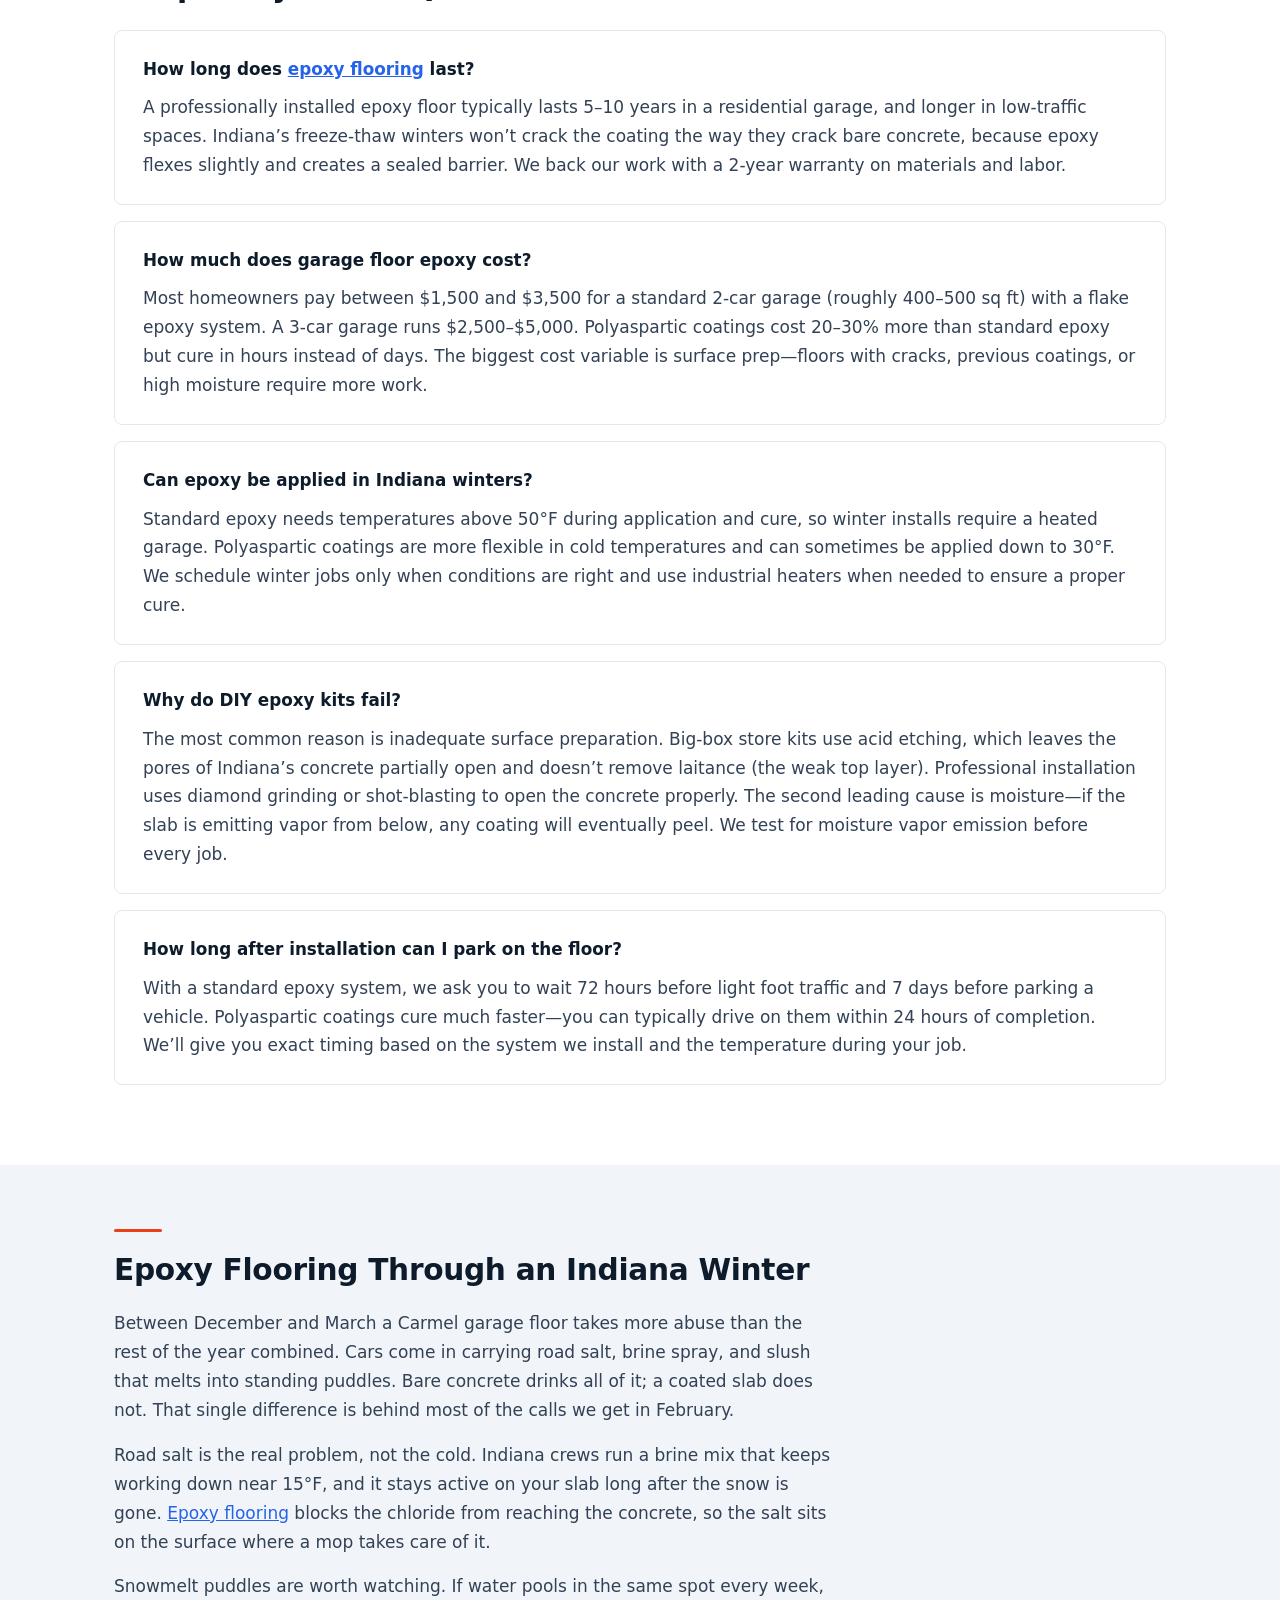
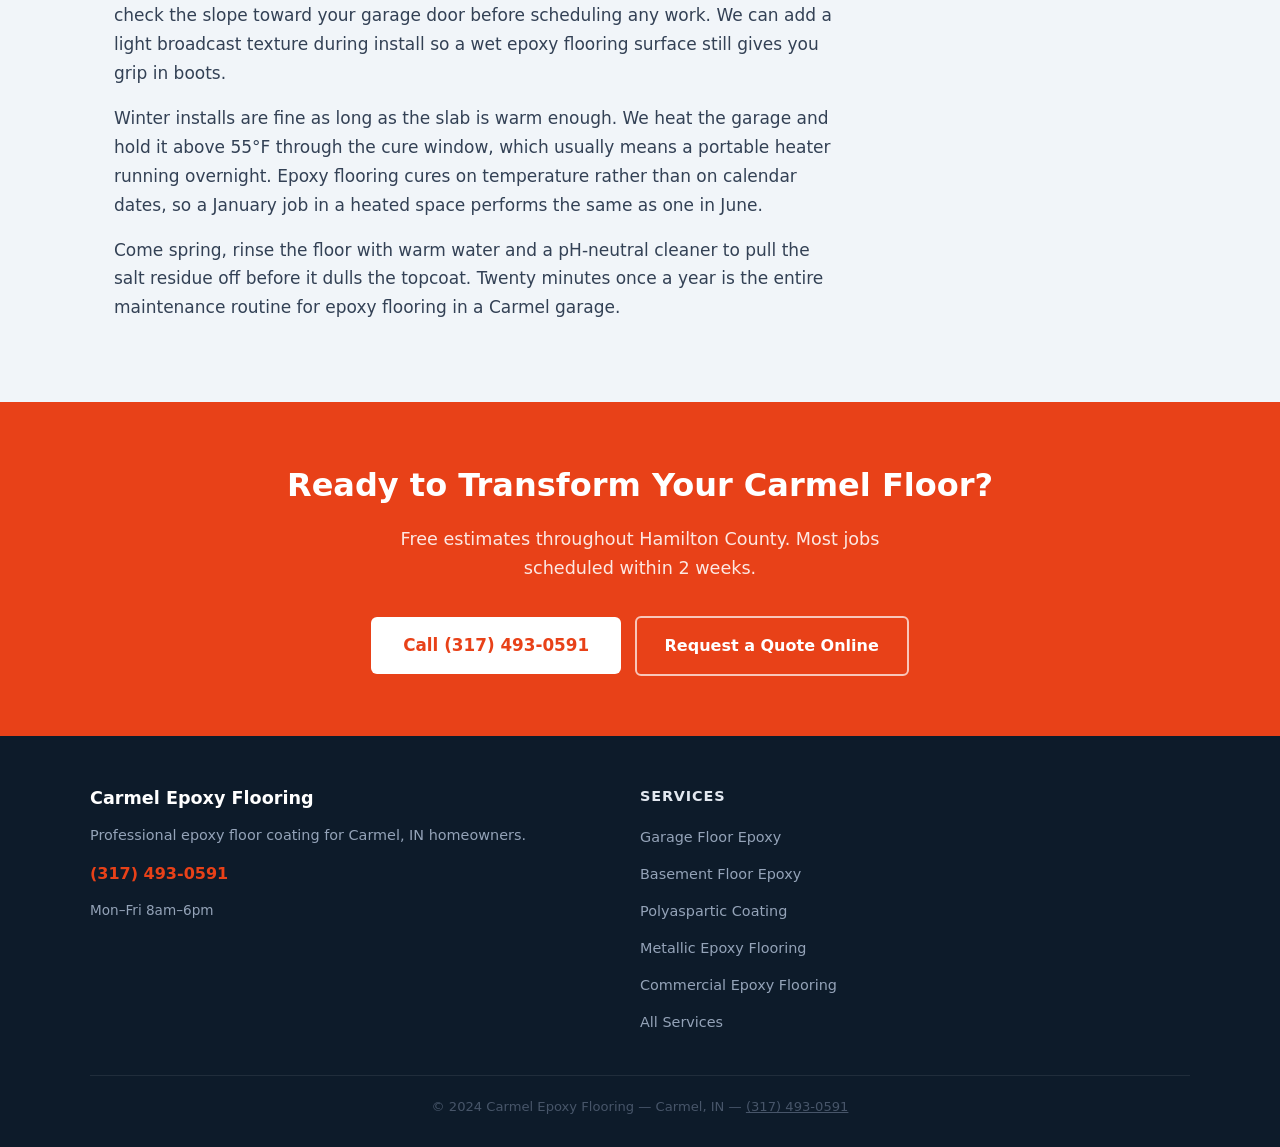
==== commit b98acbc6: "Add winter care section for epoxy flooring Added a section about winter care for epoxy flooring, det" ====
--- a/index.html
+++ b/index.html
@@ -360,6 +360,19 @@
   </div>
 </section>
 
+<!-- Winter Care -->
+<section class="section section-gray">
+  <div class="container">
+    <div class="divider"></div>
+    <h2>Epoxy Flooring Through an Indiana Winter</h2>
+    <p>Between December and March a Carmel garage floor takes more abuse than the rest of the year combined. Cars come in carrying road salt, brine spray, and slush that melts into standing puddles. Bare concrete drinks all of it; a coated slab does not. That single difference is behind most of the calls we get in February.</p>
+    <p>Road salt is the real problem, not the cold. Indiana crews run a brine mix that keeps working down near 15&deg;F, and it stays active on your slab long after the snow is gone. <a href="http://wylieepoxyflooring.com/">Epoxy flooring</a> blocks the chloride from reaching the concrete, so the salt sits on the surface where a mop takes care of it.</p>
+    <p>Snowmelt puddles are worth watching. If water pools in the same spot every week, check the slope toward your garage door before scheduling any work. We can add a light broadcast texture during install so a wet epoxy flooring surface still gives you grip in boots.</p>
+    <p>Winter installs are fine as long as the slab is warm enough. We heat the garage and hold it above 55&deg;F through the cure window, which usually means a portable heater running overnight. Epoxy flooring cures on temperature rather than on calendar dates, so a January job in a heated space performs the same as one in June.</p>
+    <p>Come spring, rinse the floor with warm water and a pH-neutral cleaner to pull the salt residue off before it dulls the topcoat. Twenty minutes once a year is the entire maintenance routine for epoxy flooring in a Carmel garage.</p>
+  </div>
+</section>
+
 <!-- CTA -->
 <section class="cta-section">
   <h2>Ready to Transform Your Carmel Floor?</h2>
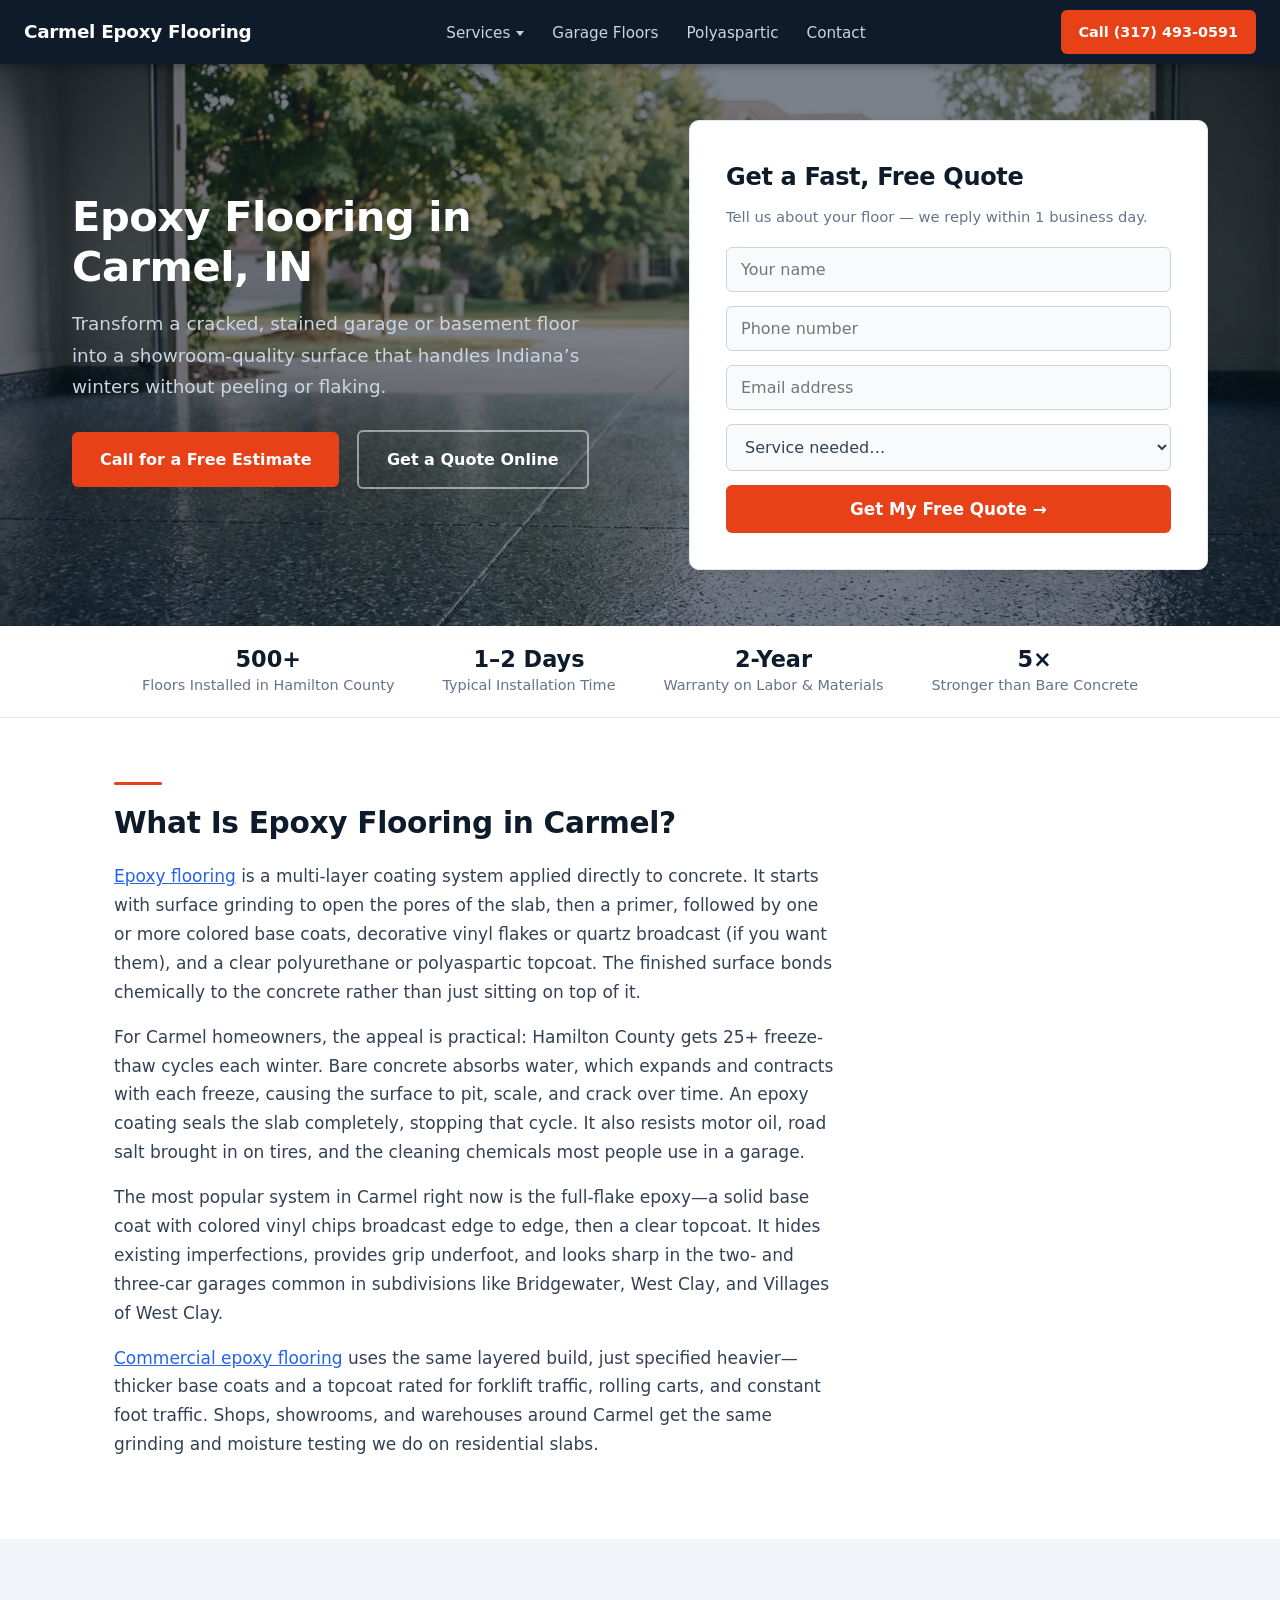
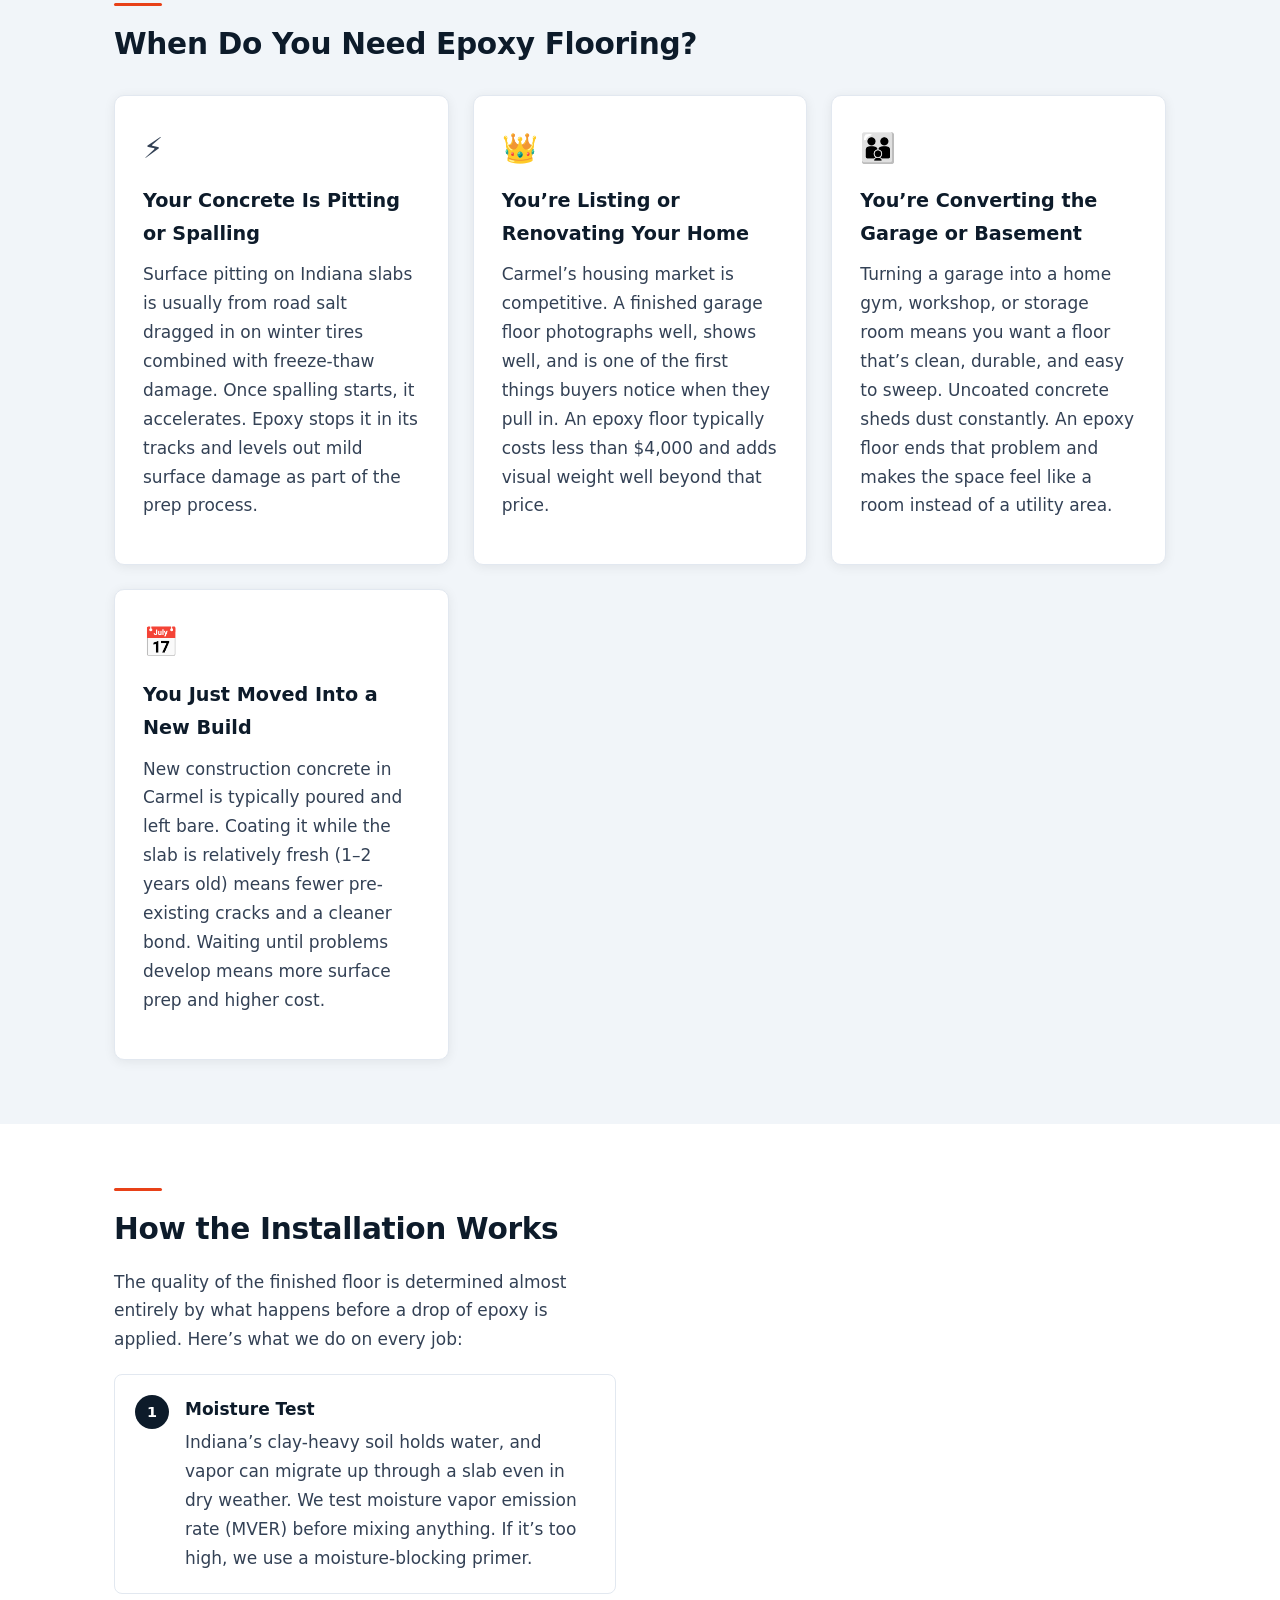
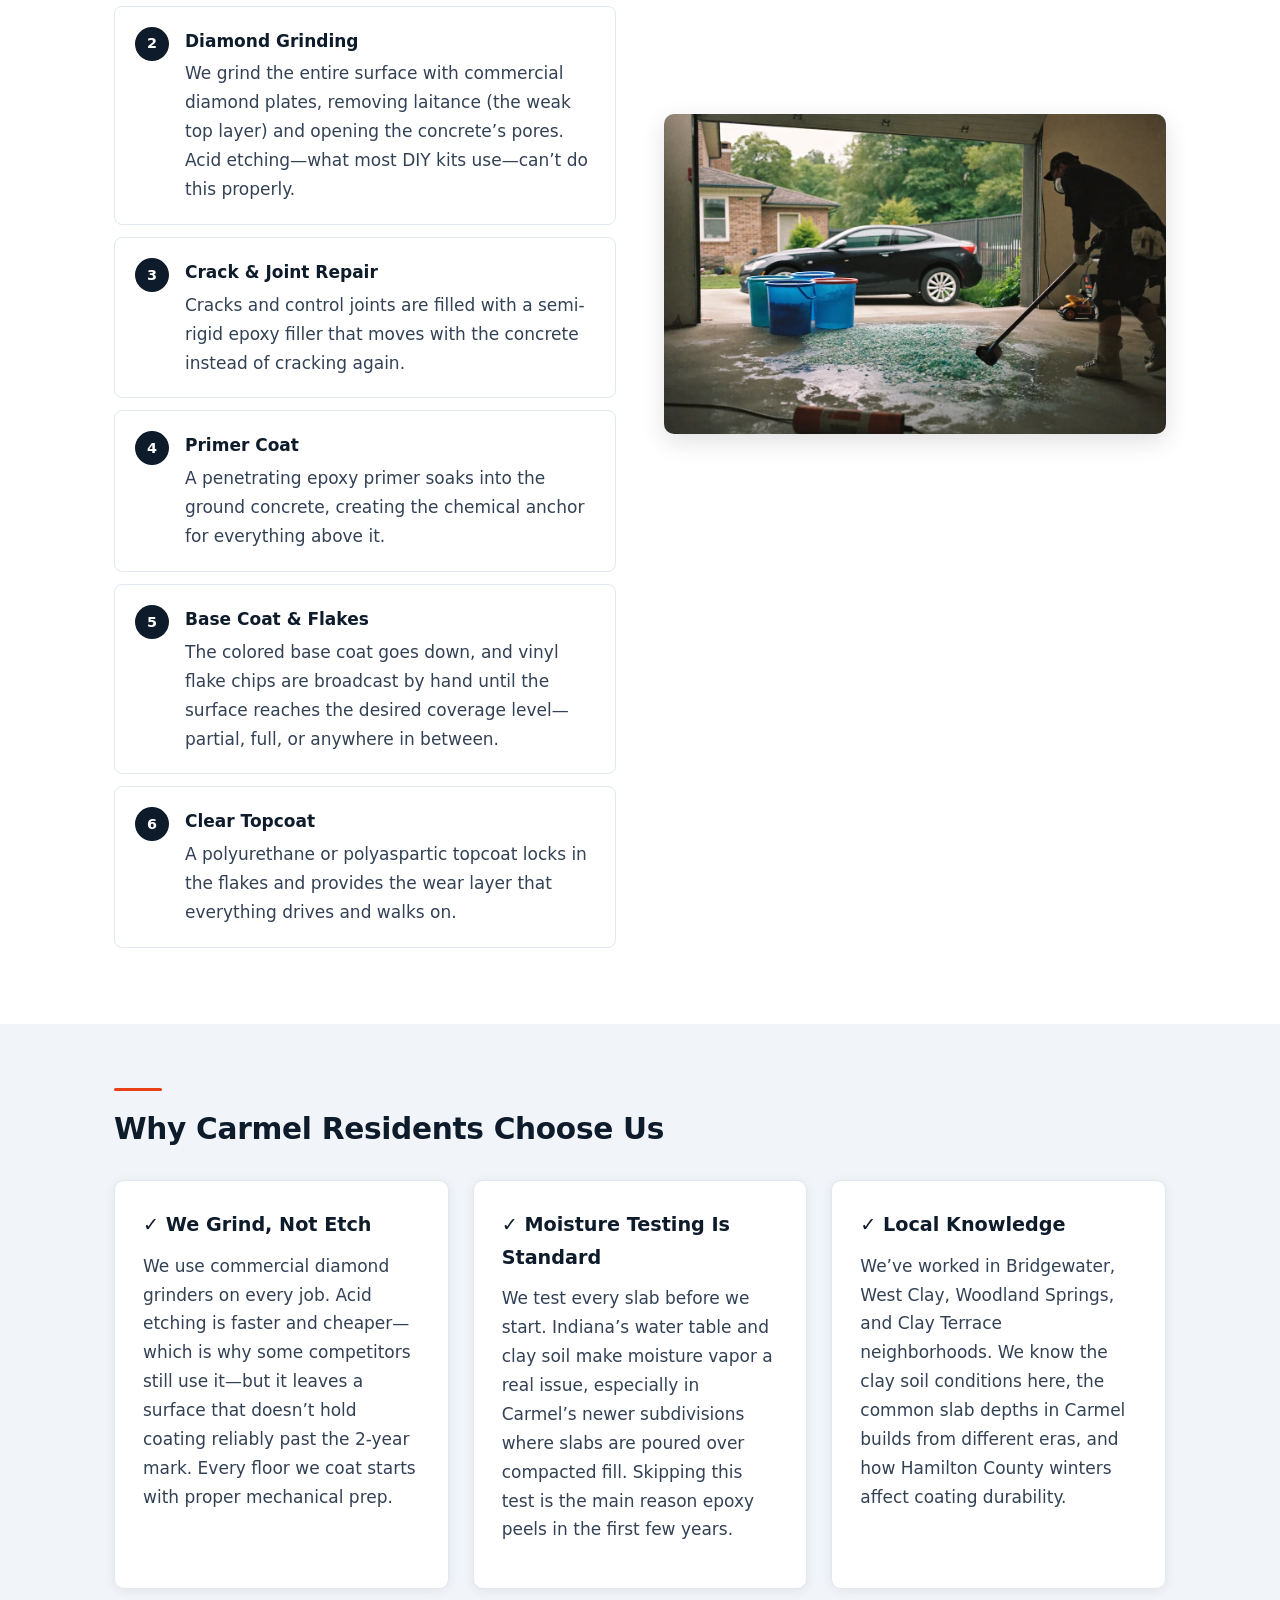
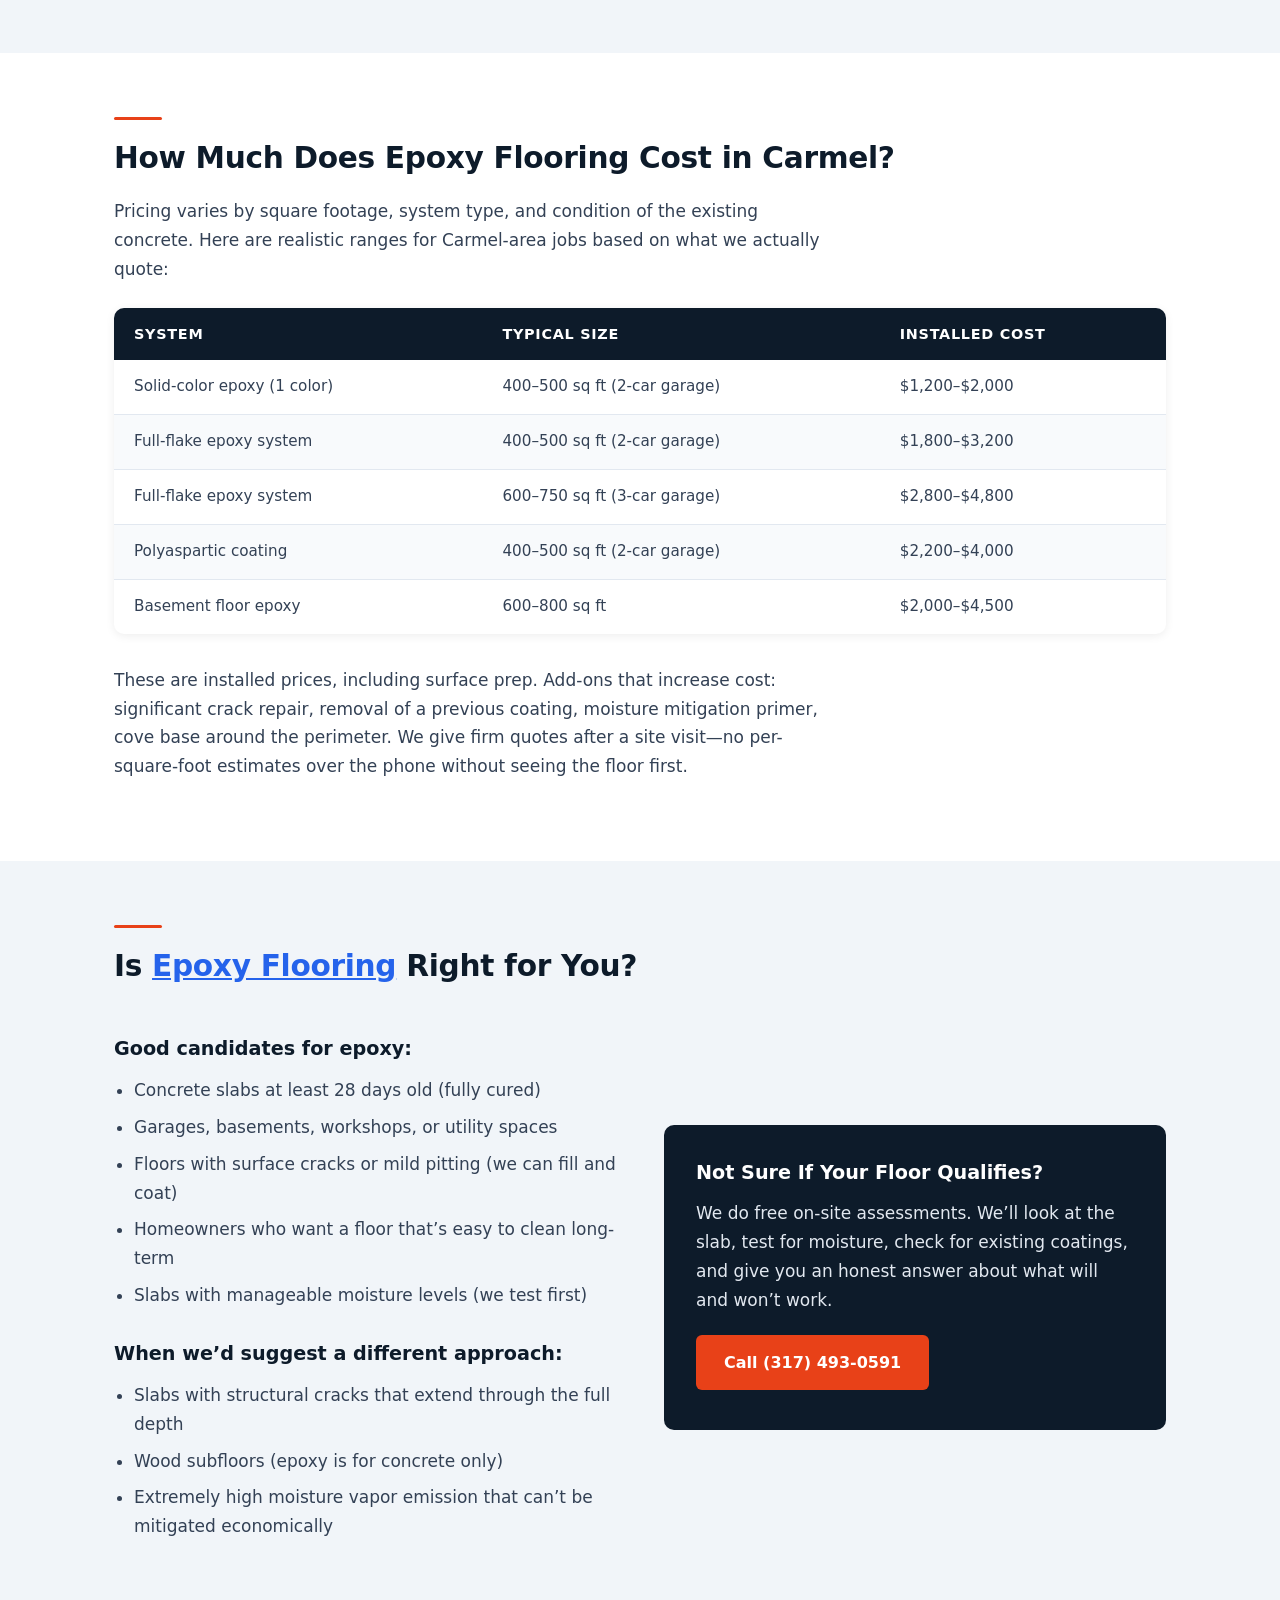
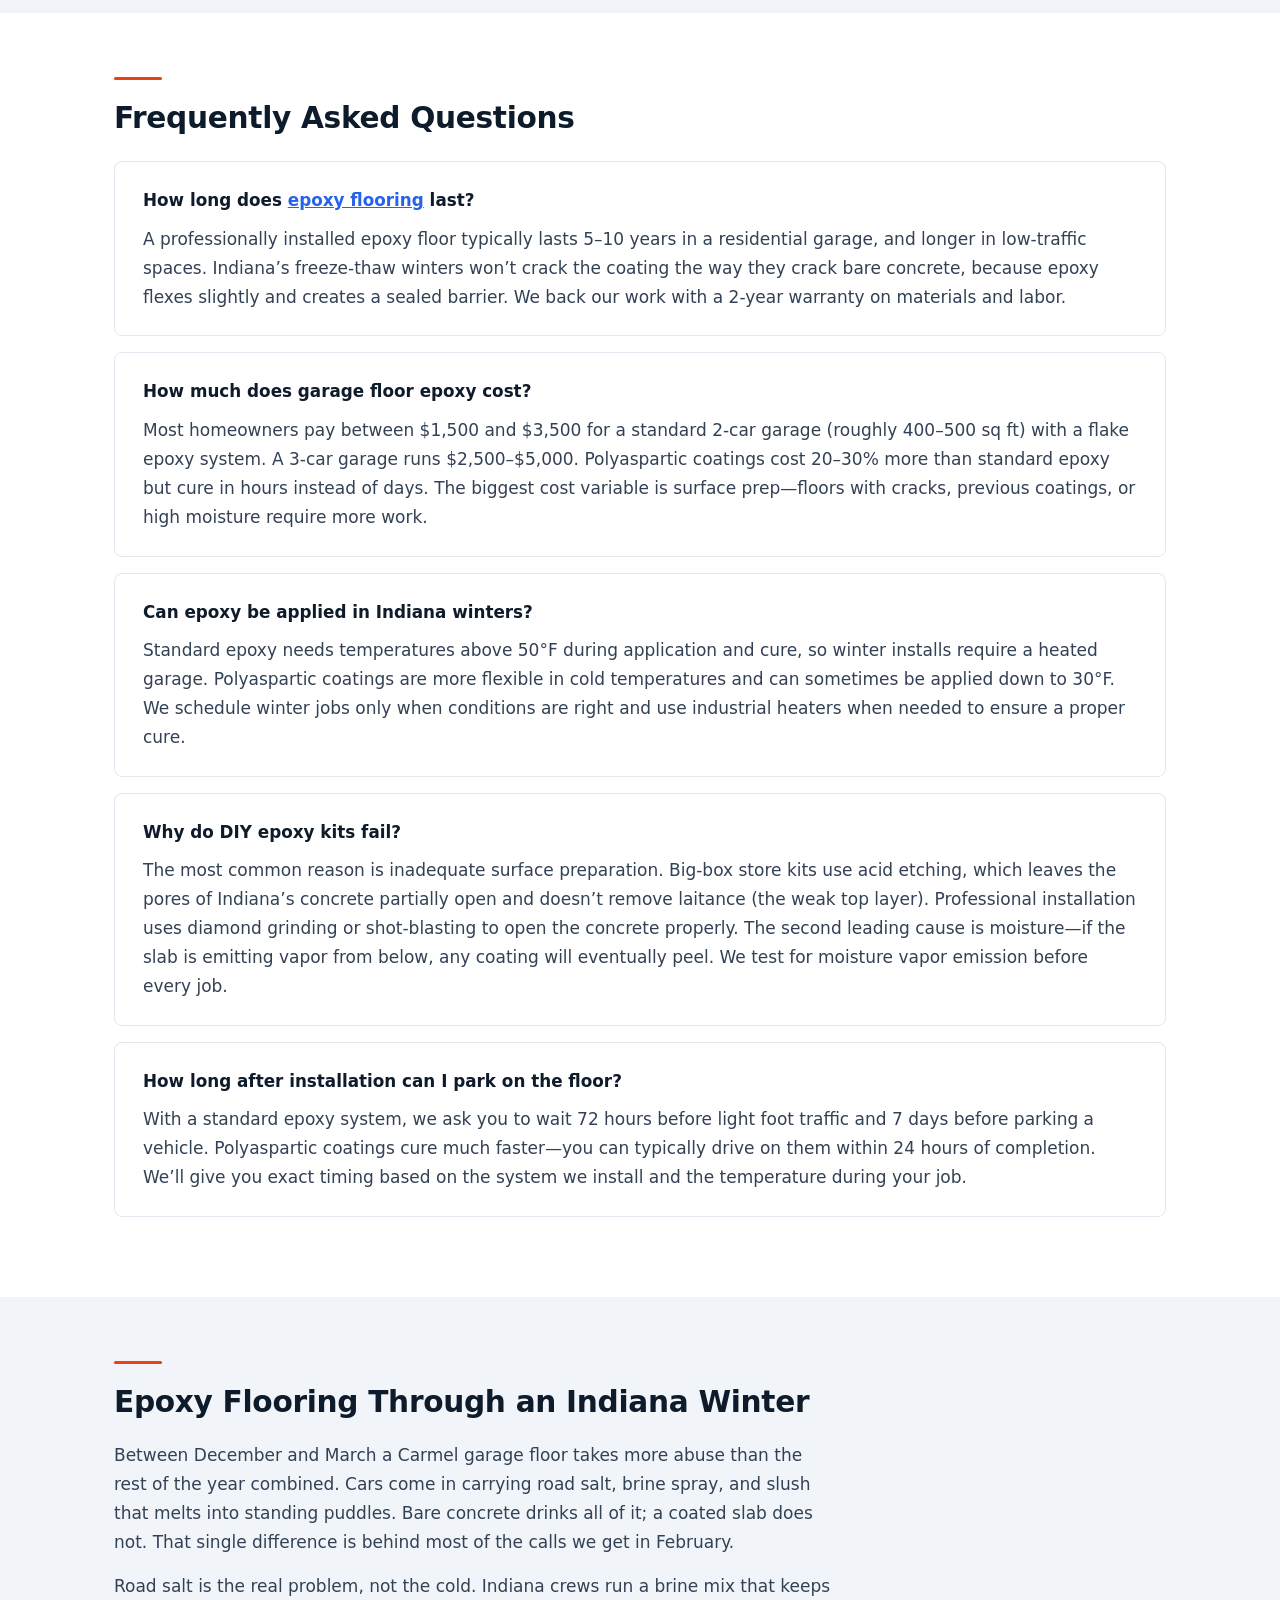
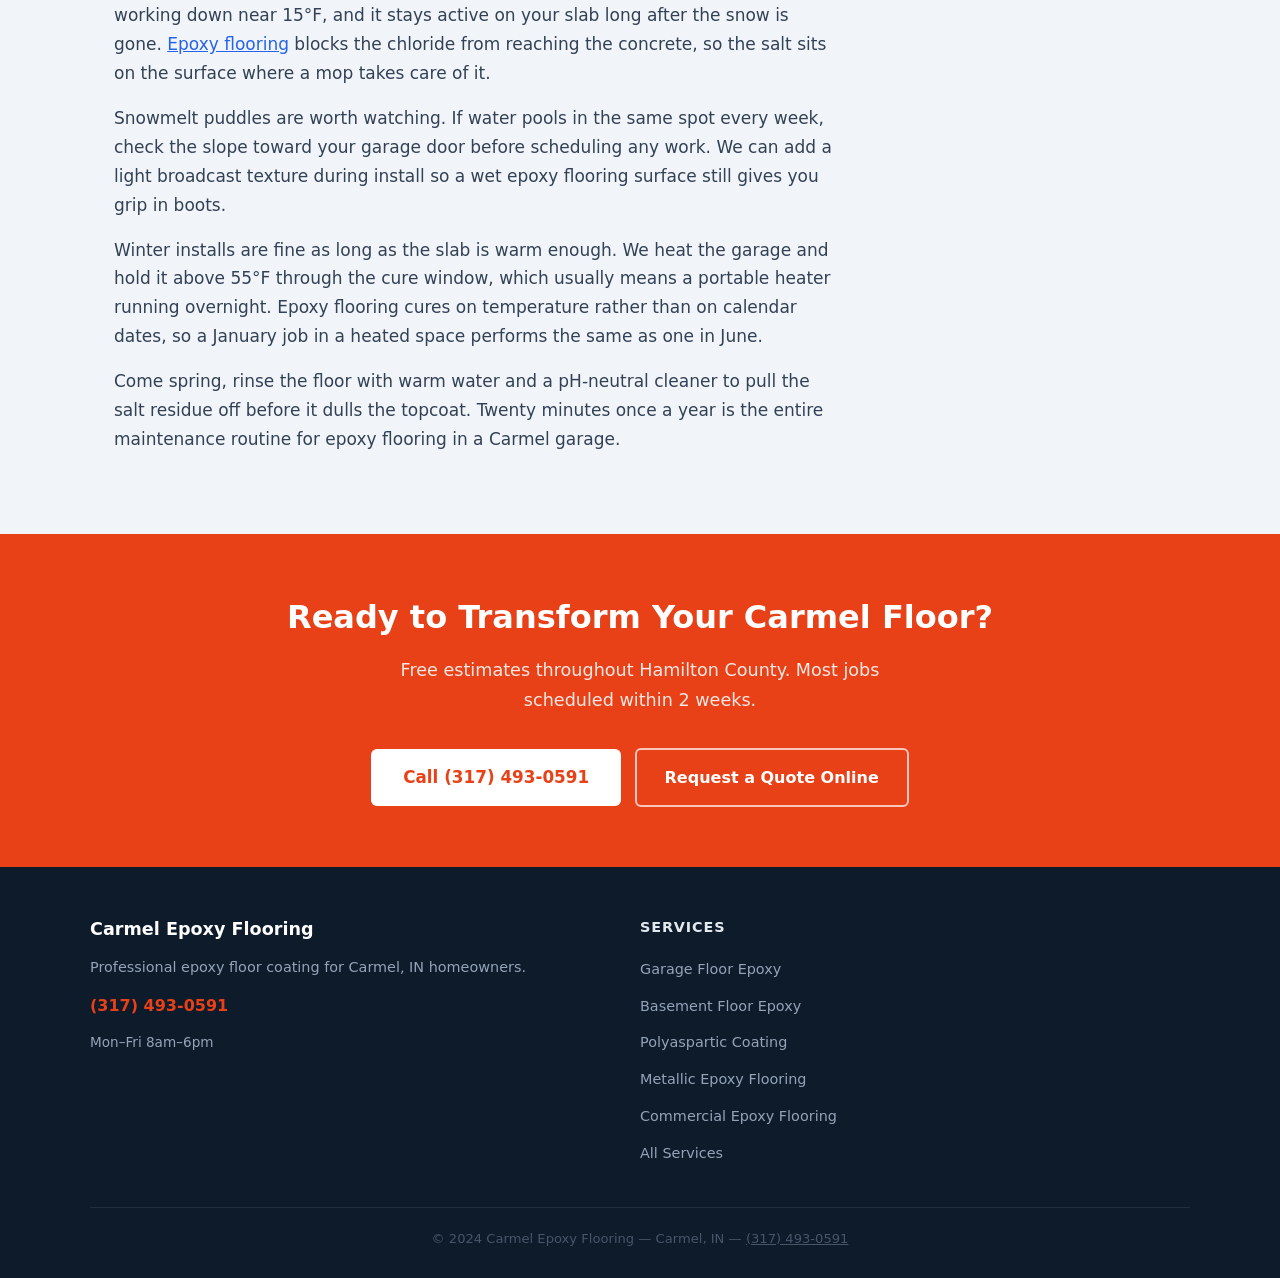
==== commit a924e3b4: "Add information on commercial epoxy flooring Added a paragraph about commercial epoxy flooring appli" ====
--- a/index.html
+++ b/index.html
@@ -160,6 +160,7 @@
     <p><a href="https://www.fayettevillearepoxyflooring.com/">Epoxy flooring</a> is a multi-layer coating system applied directly to concrete. It starts with surface grinding to open the pores of the slab, then a primer, followed by one or more colored base coats, decorative vinyl flakes or quartz broadcast (if you want them), and a clear polyurethane or polyaspartic topcoat. The finished surface bonds chemically to the concrete rather than just sitting on top of it.</p>
     <p>For Carmel homeowners, the appeal is practical: Hamilton County gets 25+ freeze-thaw cycles each winter. Bare concrete absorbs water, which expands and contracts with each freeze, causing the surface to pit, scale, and crack over time. An epoxy coating seals the slab completely, stopping that cycle. It also resists motor oil, road salt brought in on tires, and the cleaning chemicals most people use in a garage.</p>
     <p>The most popular system in Carmel right now is the full-flake epoxy&mdash;a solid base coat with colored vinyl chips broadcast edge to edge, then a clear topcoat. It hides existing imperfections, provides grip underfoot, and looks sharp in the two- and three-car garages common in subdivisions like Bridgewater, West Clay, and Villages of West Clay.</p>
+    <p><a href="https://menifeeepoxyflooringpros.com/">Commercial epoxy flooring</a> uses the same layered build, just specified heavier&mdash;thicker base coats and a topcoat rated for forklift traffic, rolling carts, and constant foot traffic. Shops, showrooms, and warehouses around Carmel get the same grinding and moisture testing we do on residential slabs.</p>
   </div>
 </section>
 
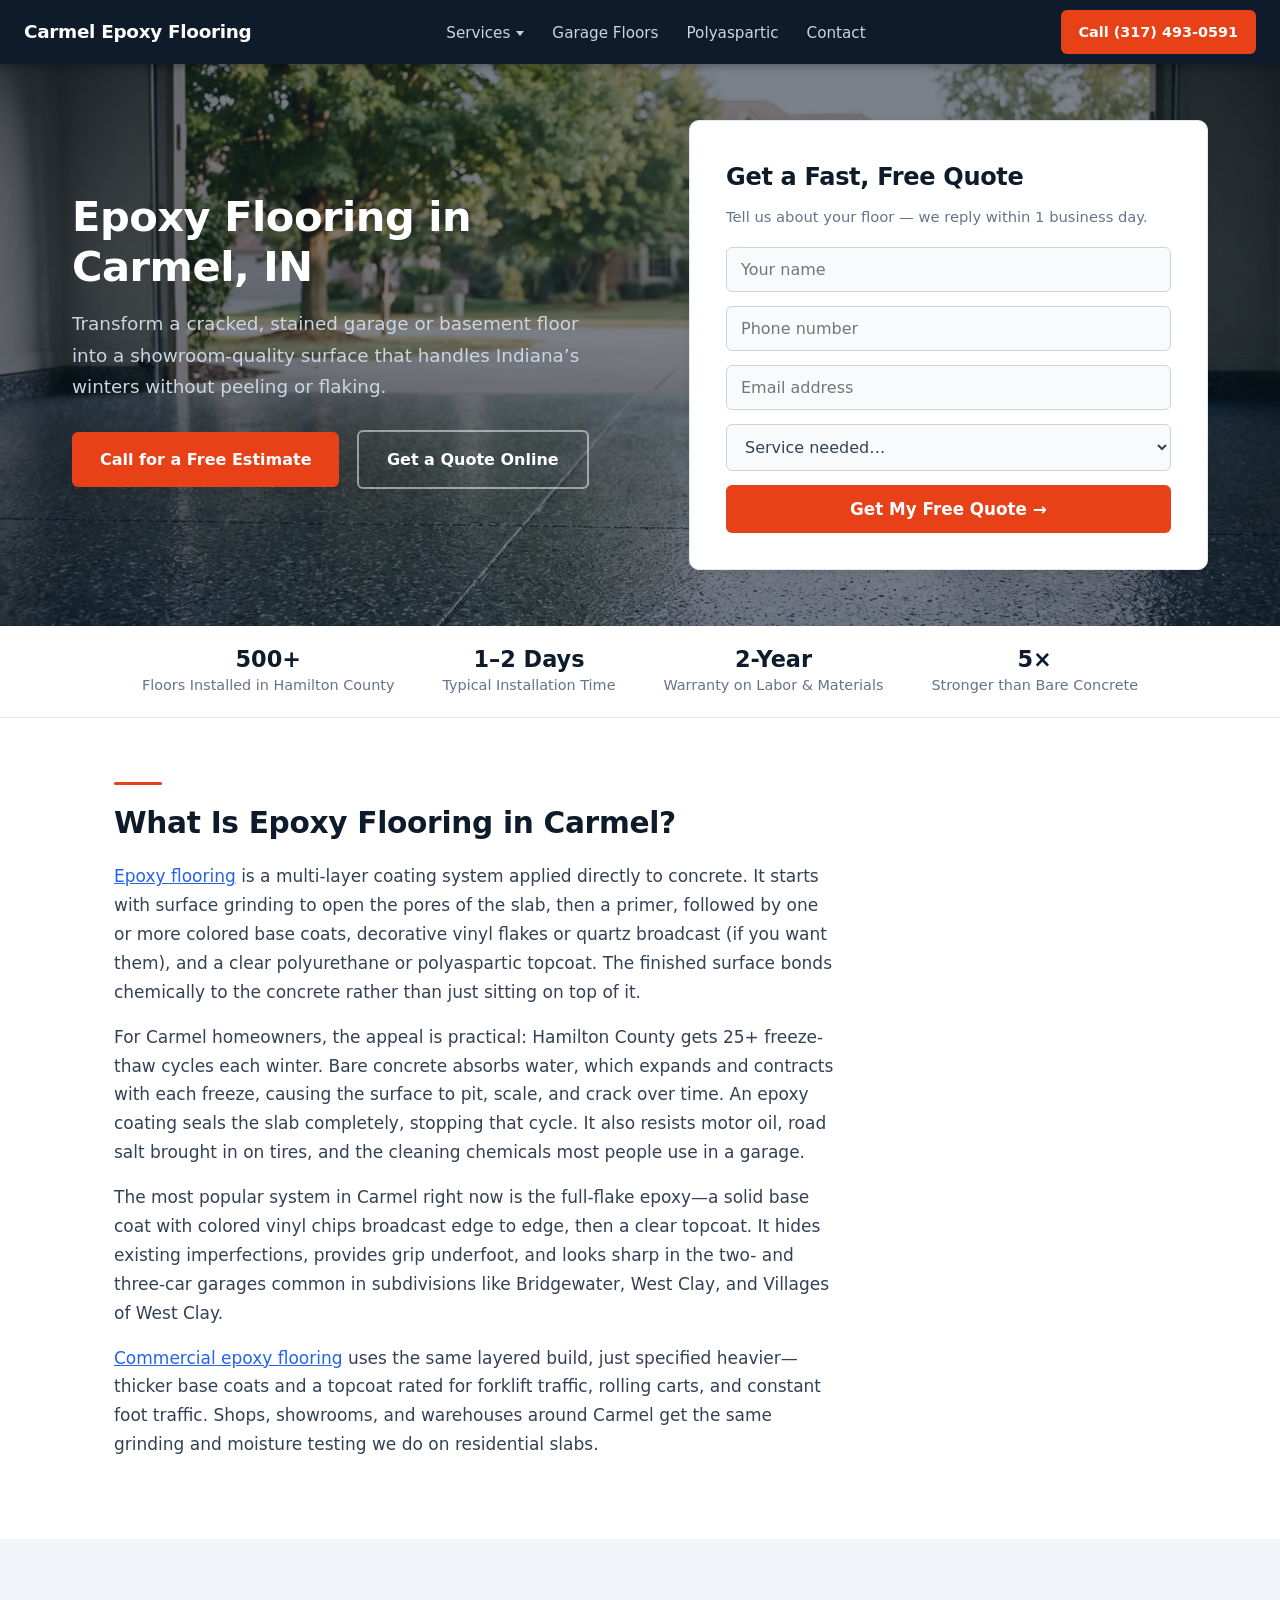
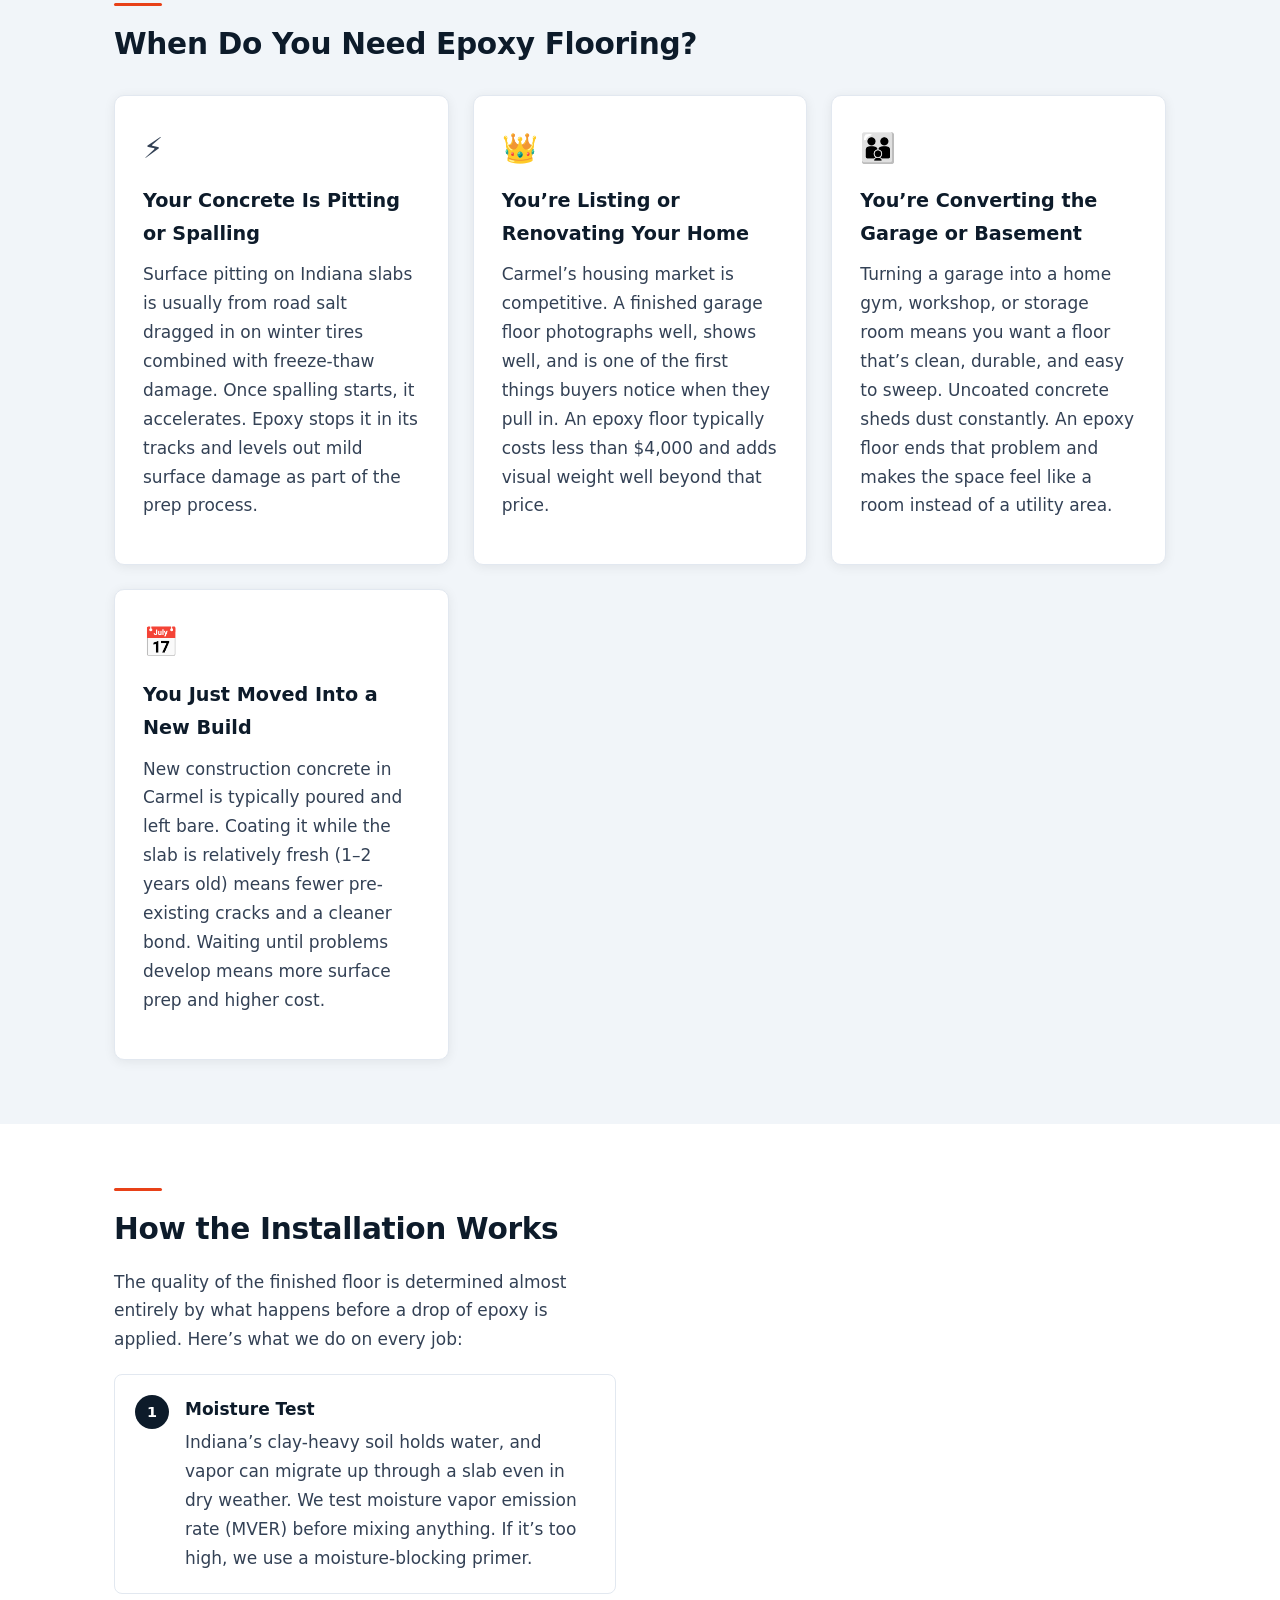
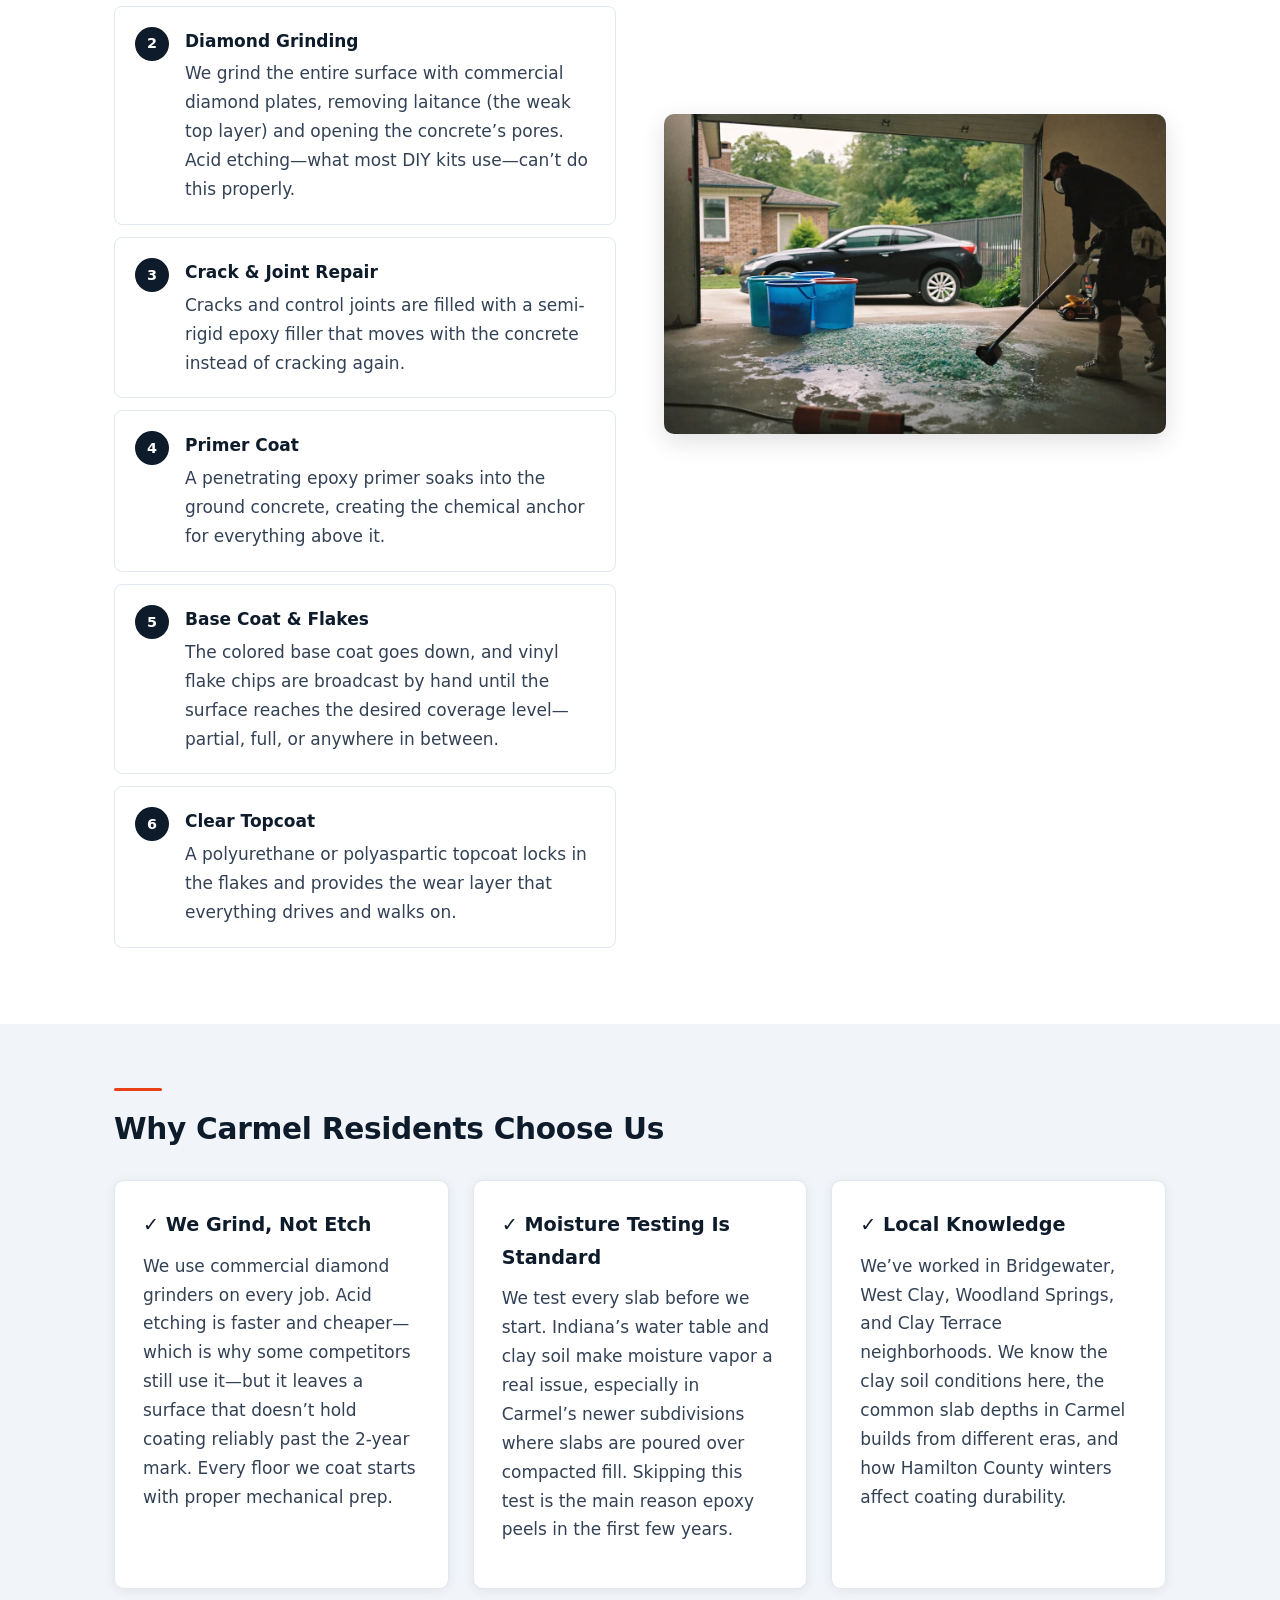
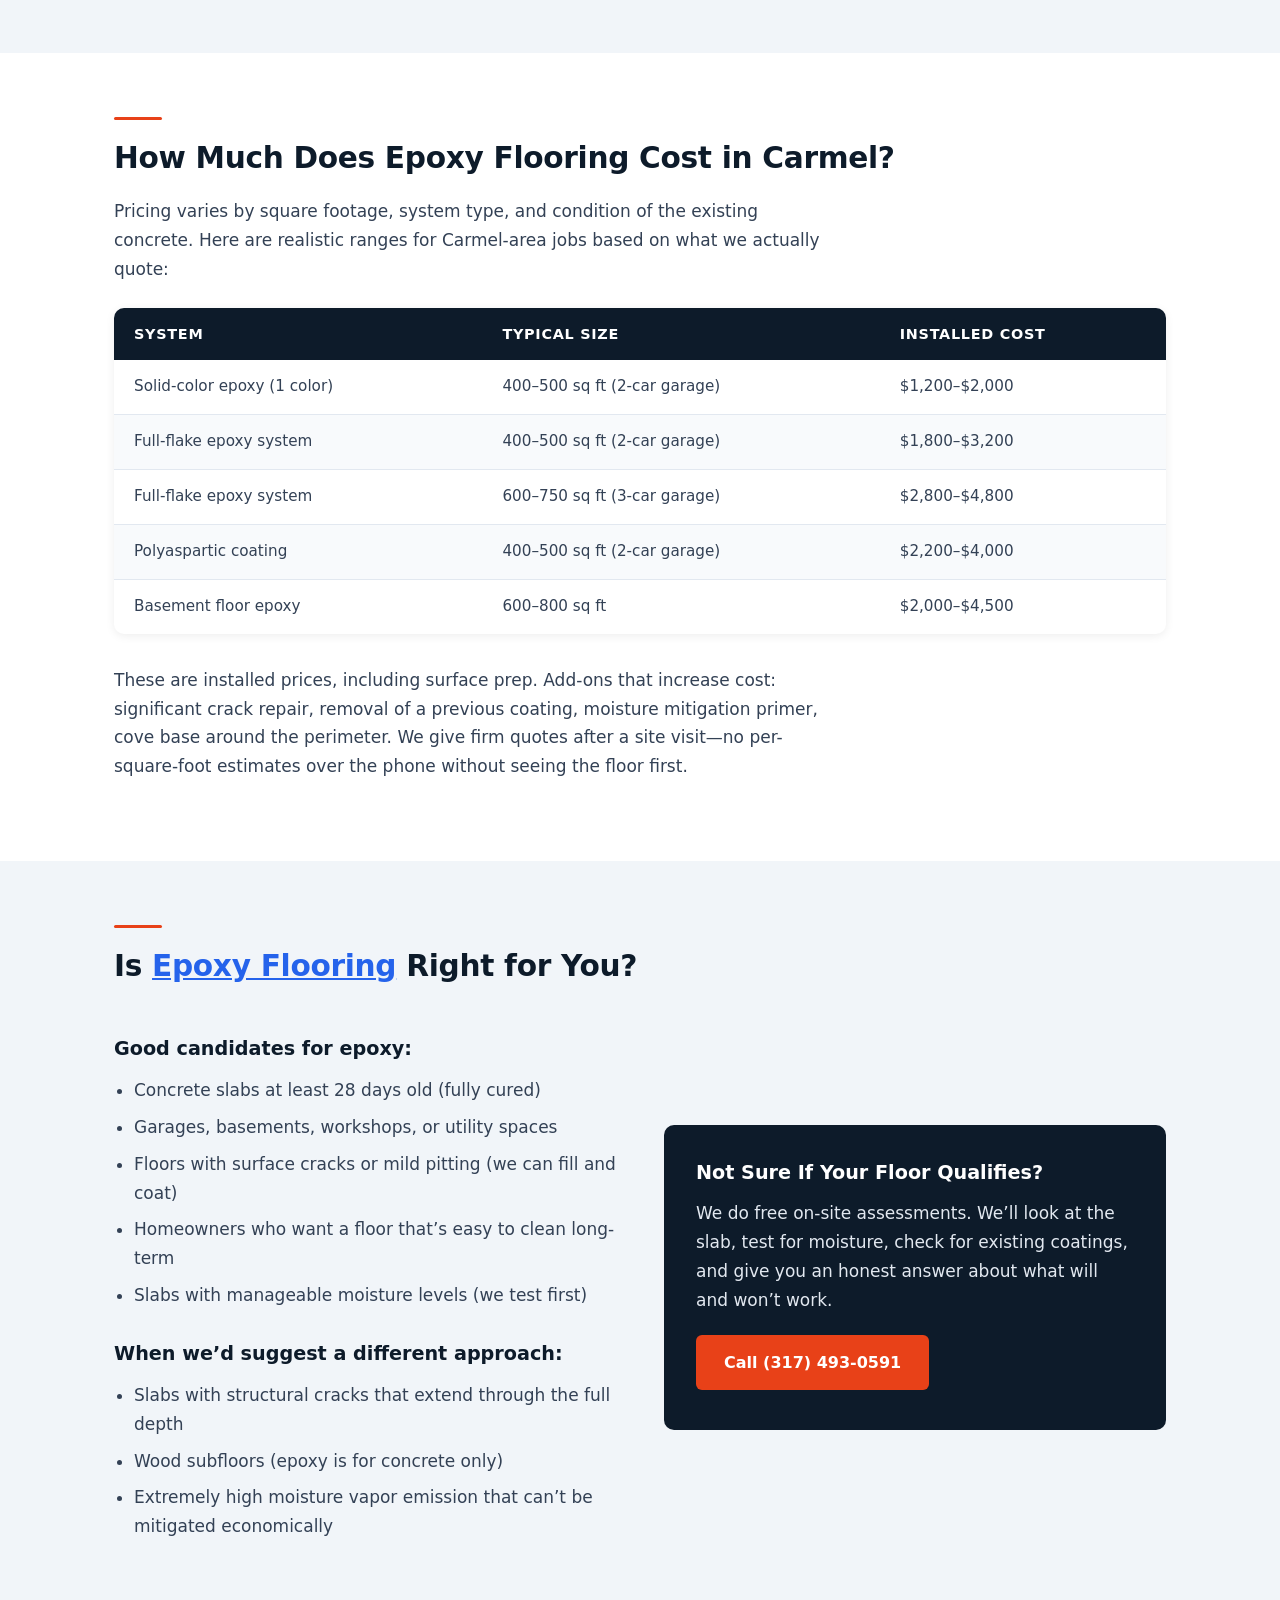
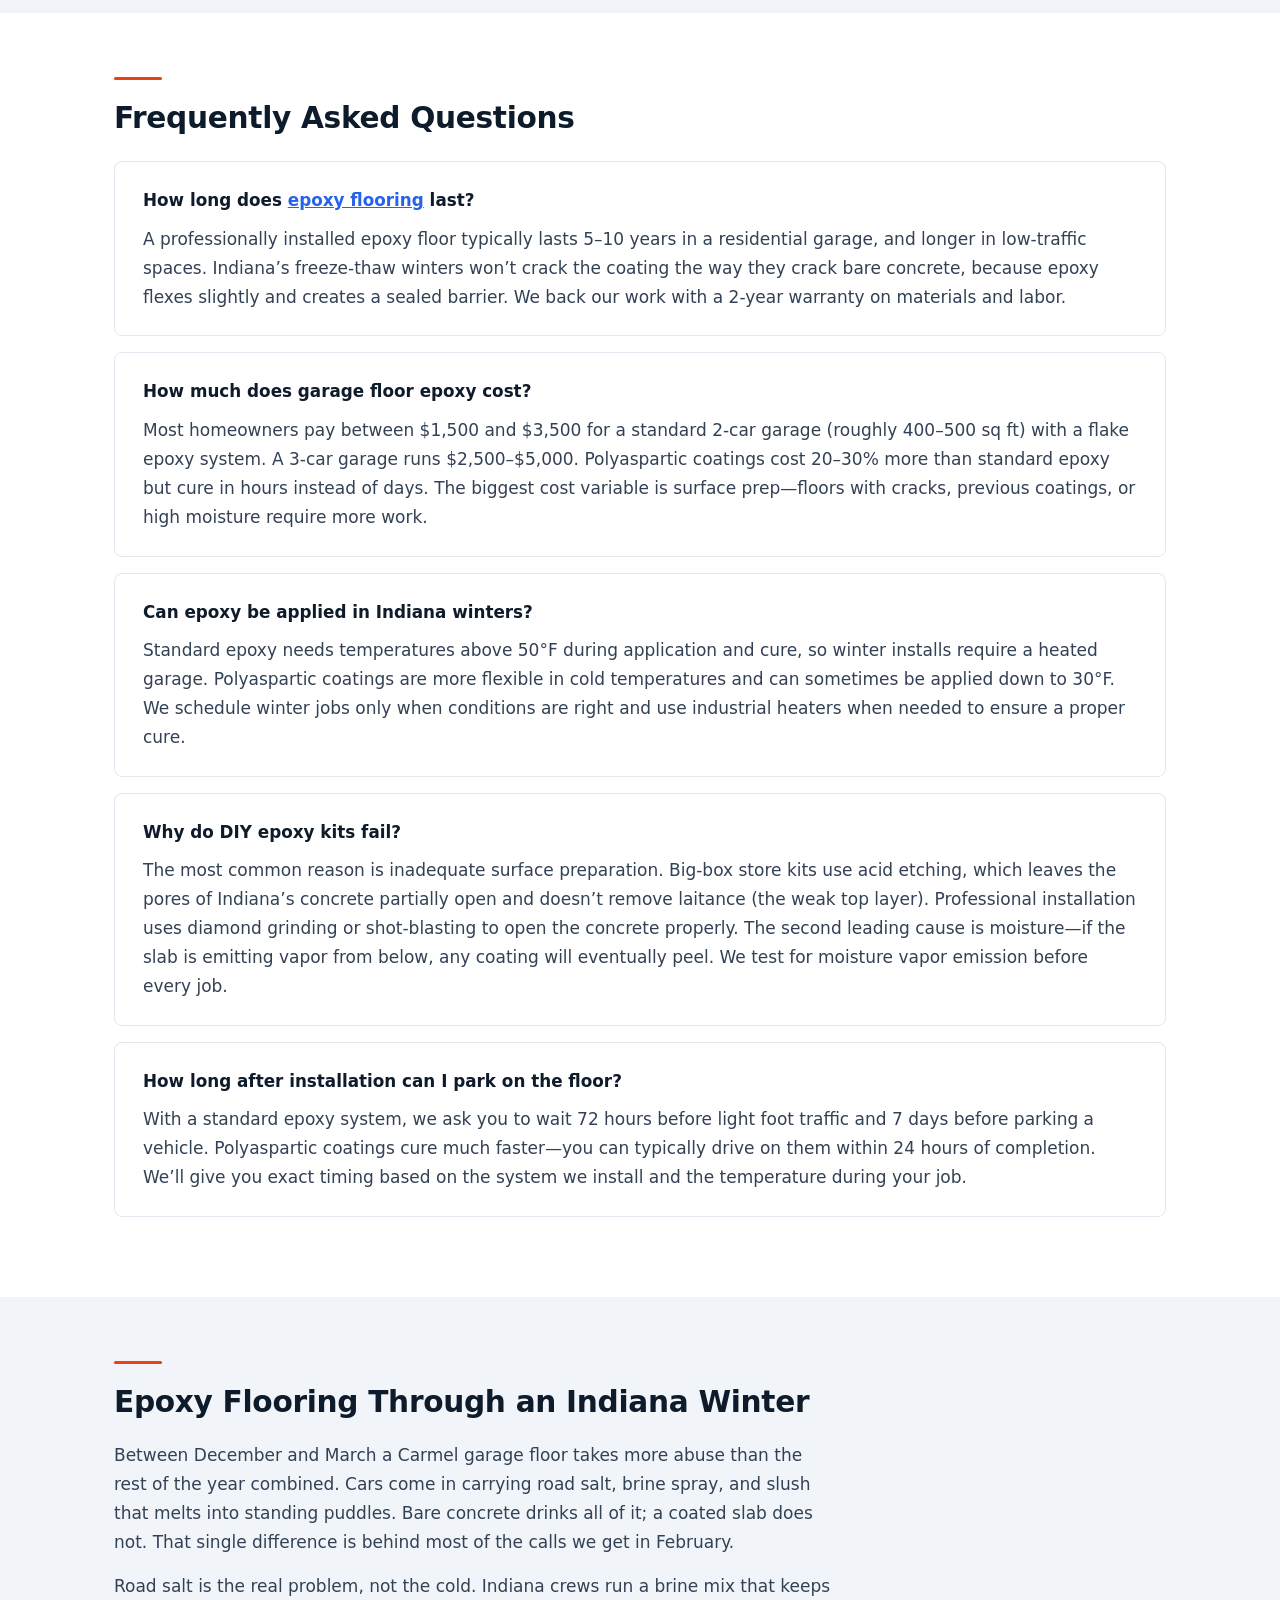
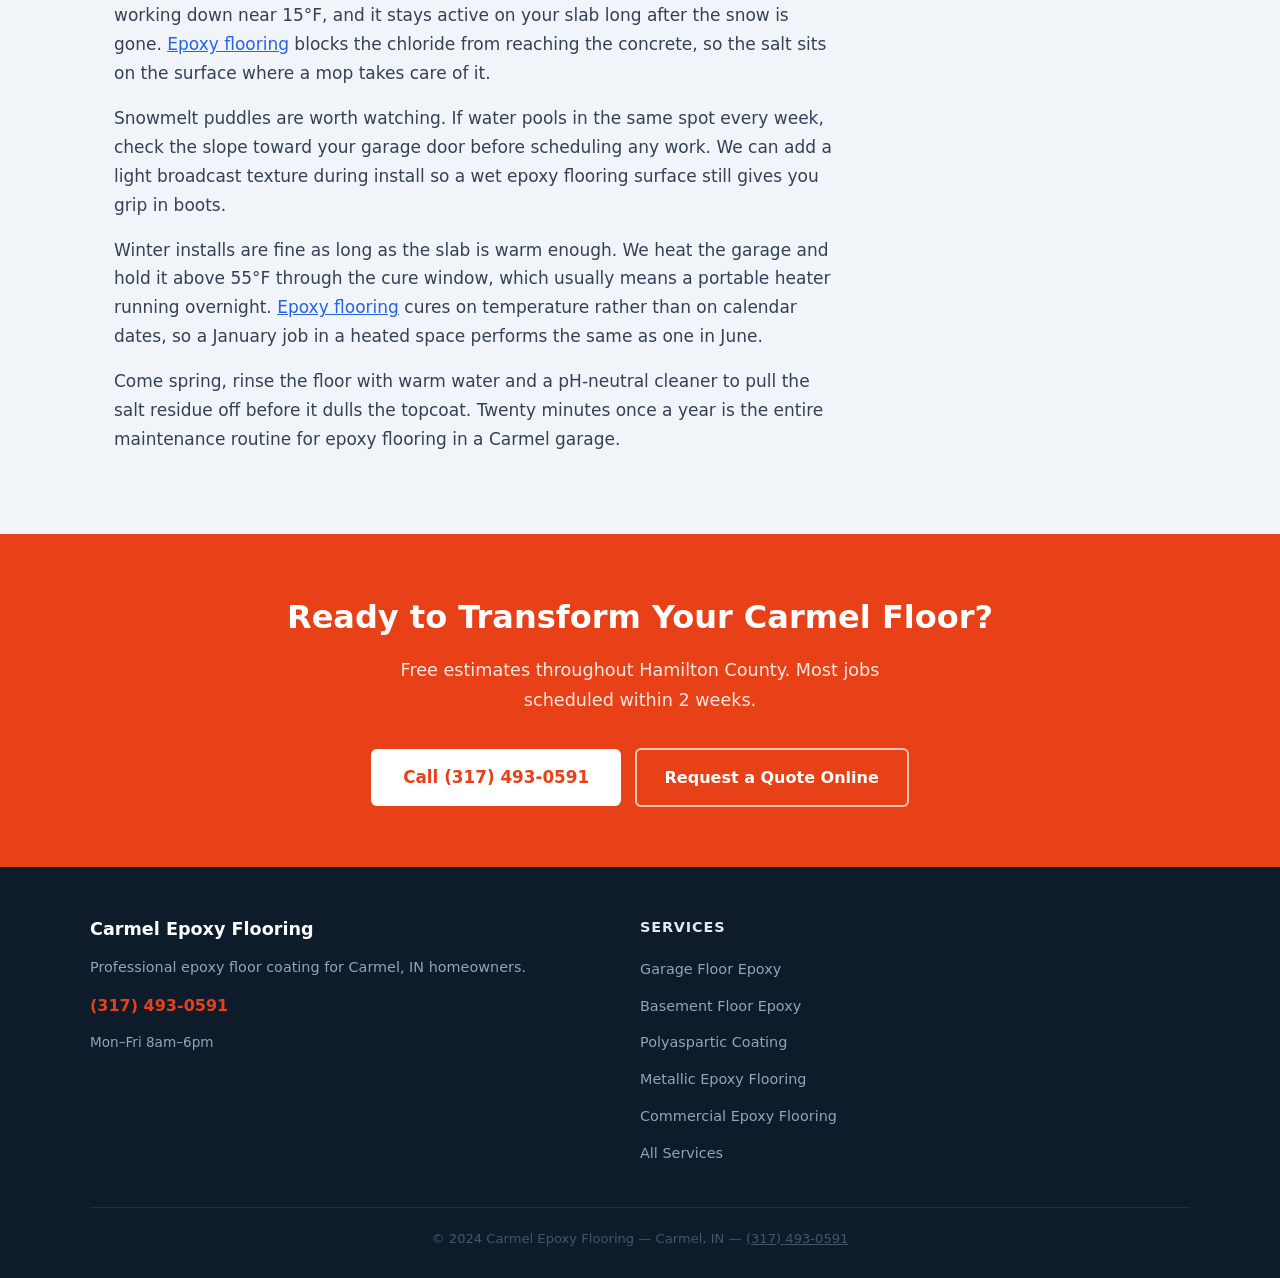
==== commit 4cd4e7eb: "Fix link in winter installation paragraph Updated link to epoxy flooring website in winter installat" ====
--- a/index.html
+++ b/index.html
@@ -369,7 +369,7 @@
     <p>Between December and March a Carmel garage floor takes more abuse than the rest of the year combined. Cars come in carrying road salt, brine spray, and slush that melts into standing puddles. Bare concrete drinks all of it; a coated slab does not. That single difference is behind most of the calls we get in February.</p>
     <p>Road salt is the real problem, not the cold. Indiana crews run a brine mix that keeps working down near 15&deg;F, and it stays active on your slab long after the snow is gone. <a href="http://wylieepoxyflooring.com/">Epoxy flooring</a> blocks the chloride from reaching the concrete, so the salt sits on the surface where a mop takes care of it.</p>
     <p>Snowmelt puddles are worth watching. If water pools in the same spot every week, check the slope toward your garage door before scheduling any work. We can add a light broadcast texture during install so a wet epoxy flooring surface still gives you grip in boots.</p>
-    <p>Winter installs are fine as long as the slab is warm enough. We heat the garage and hold it above 55&deg;F through the cure window, which usually means a portable heater running overnight. Epoxy flooring cures on temperature rather than on calendar dates, so a January job in a heated space performs the same as one in June.</p>
+    <p>Winter installs are fine as long as the slab is warm enough. We heat the garage and hold it above 55&deg;F through the cure window, which usually means a portable heater running overnight. <a href="https://epoxyflooringlewisville.com">Epoxy flooring</a> cures on temperature rather than on calendar dates, so a January job in a heated space performs the same as one in June.</p>
     <p>Come spring, rinse the floor with warm water and a pH-neutral cleaner to pull the salt residue off before it dulls the topcoat. Twenty minutes once a year is the entire maintenance routine for epoxy flooring in a Carmel garage.</p>
   </div>
 </section>
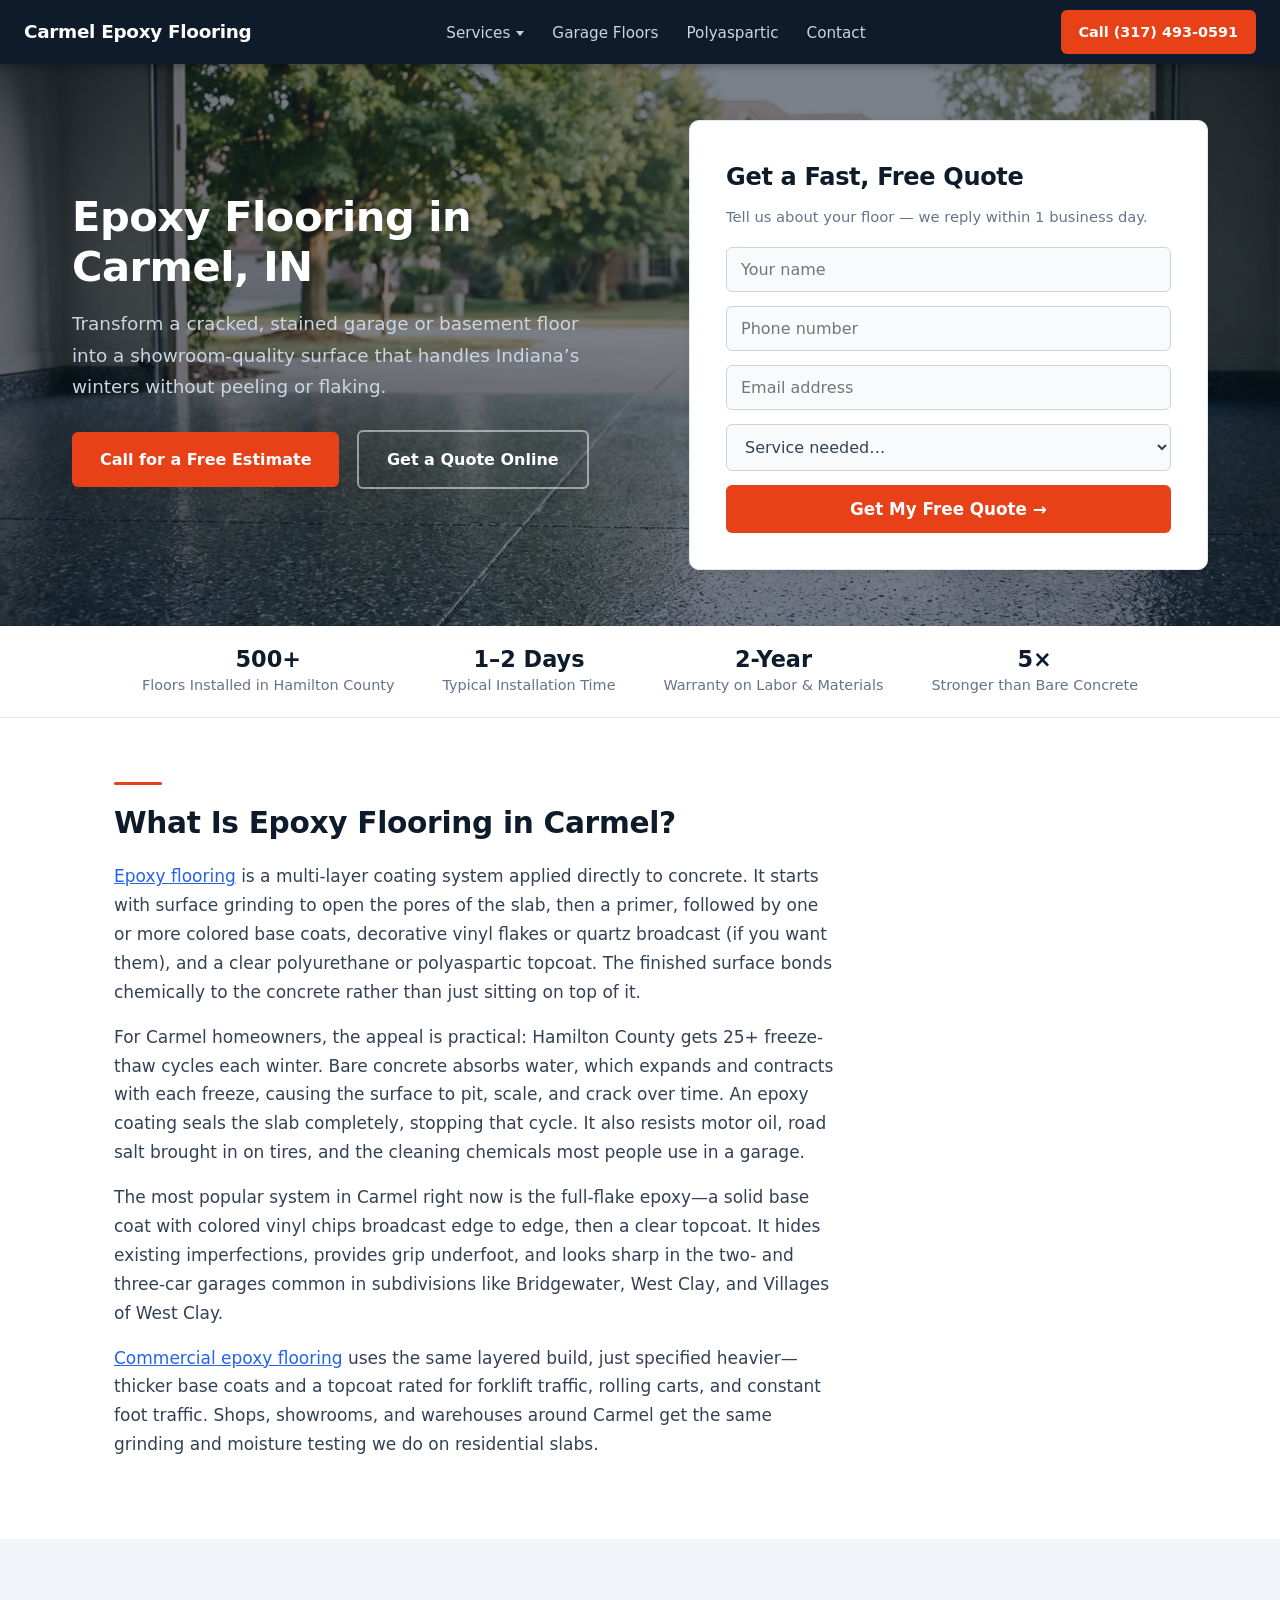
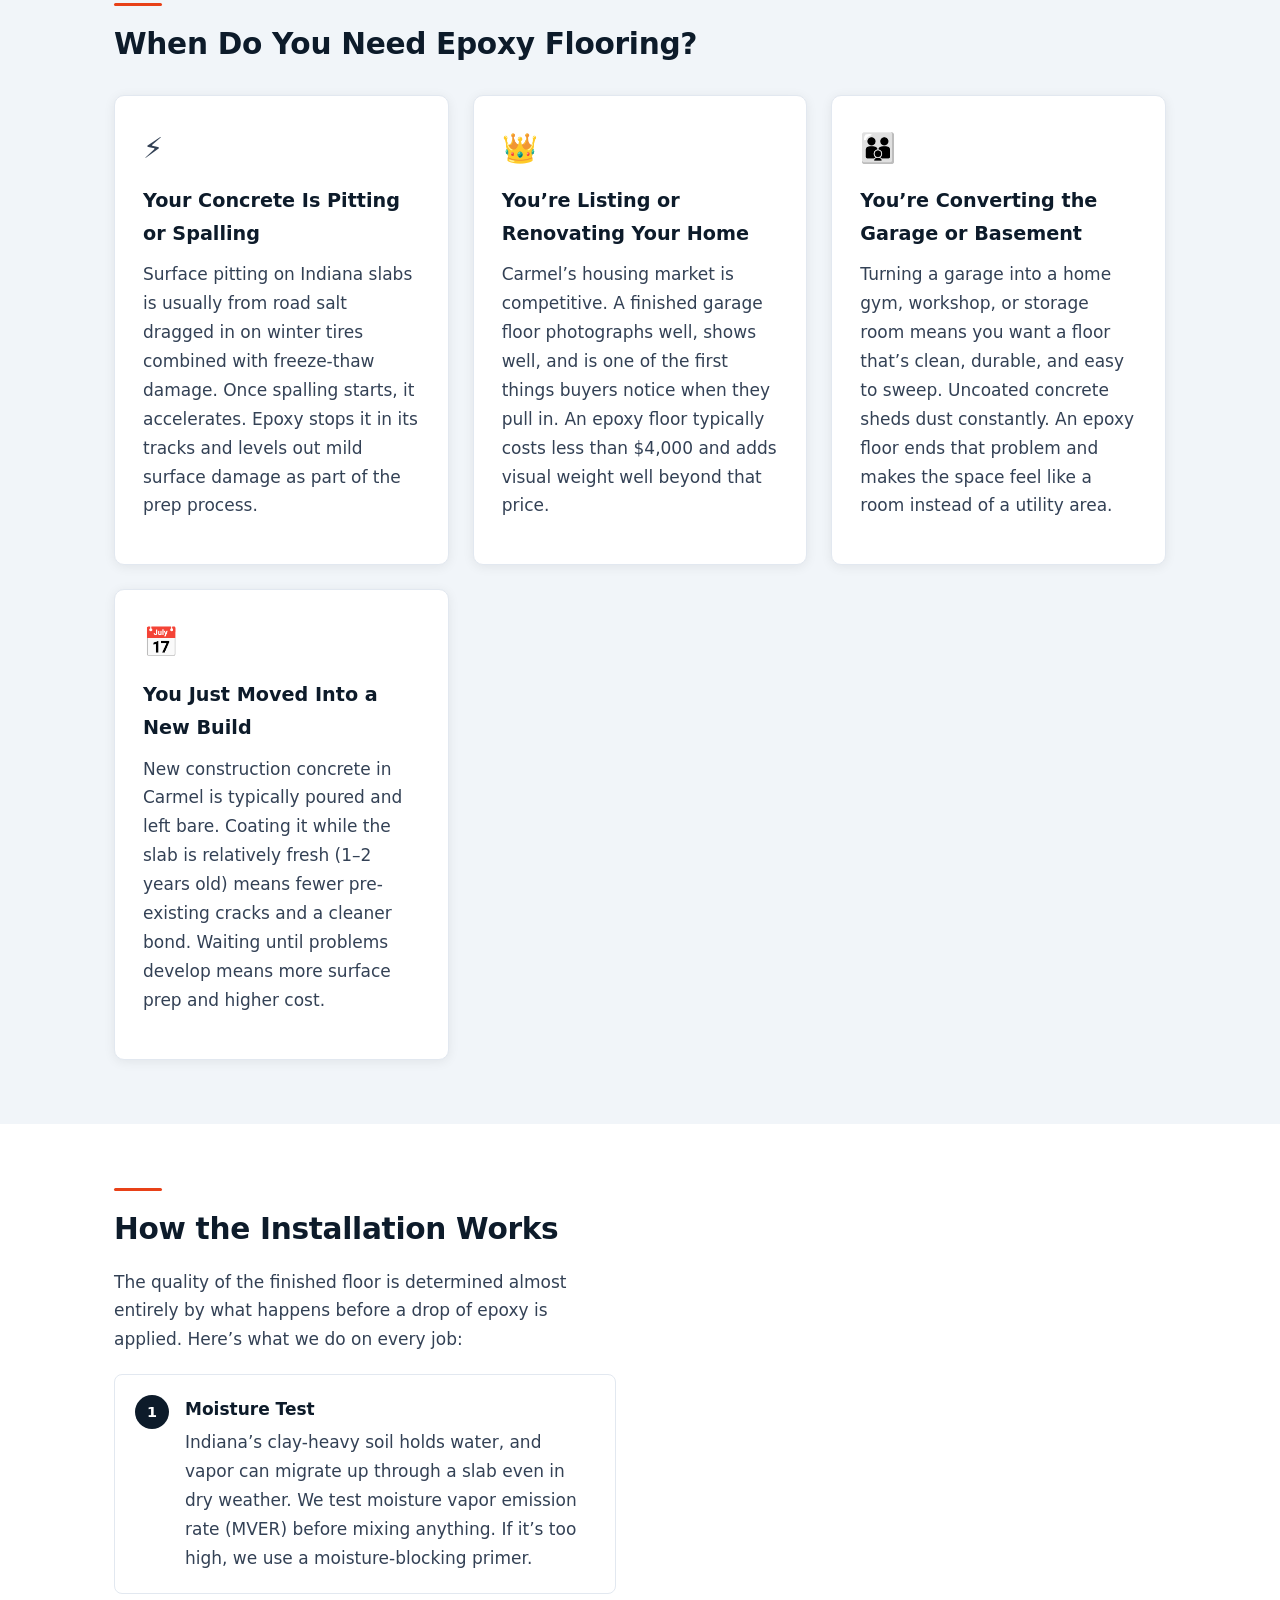
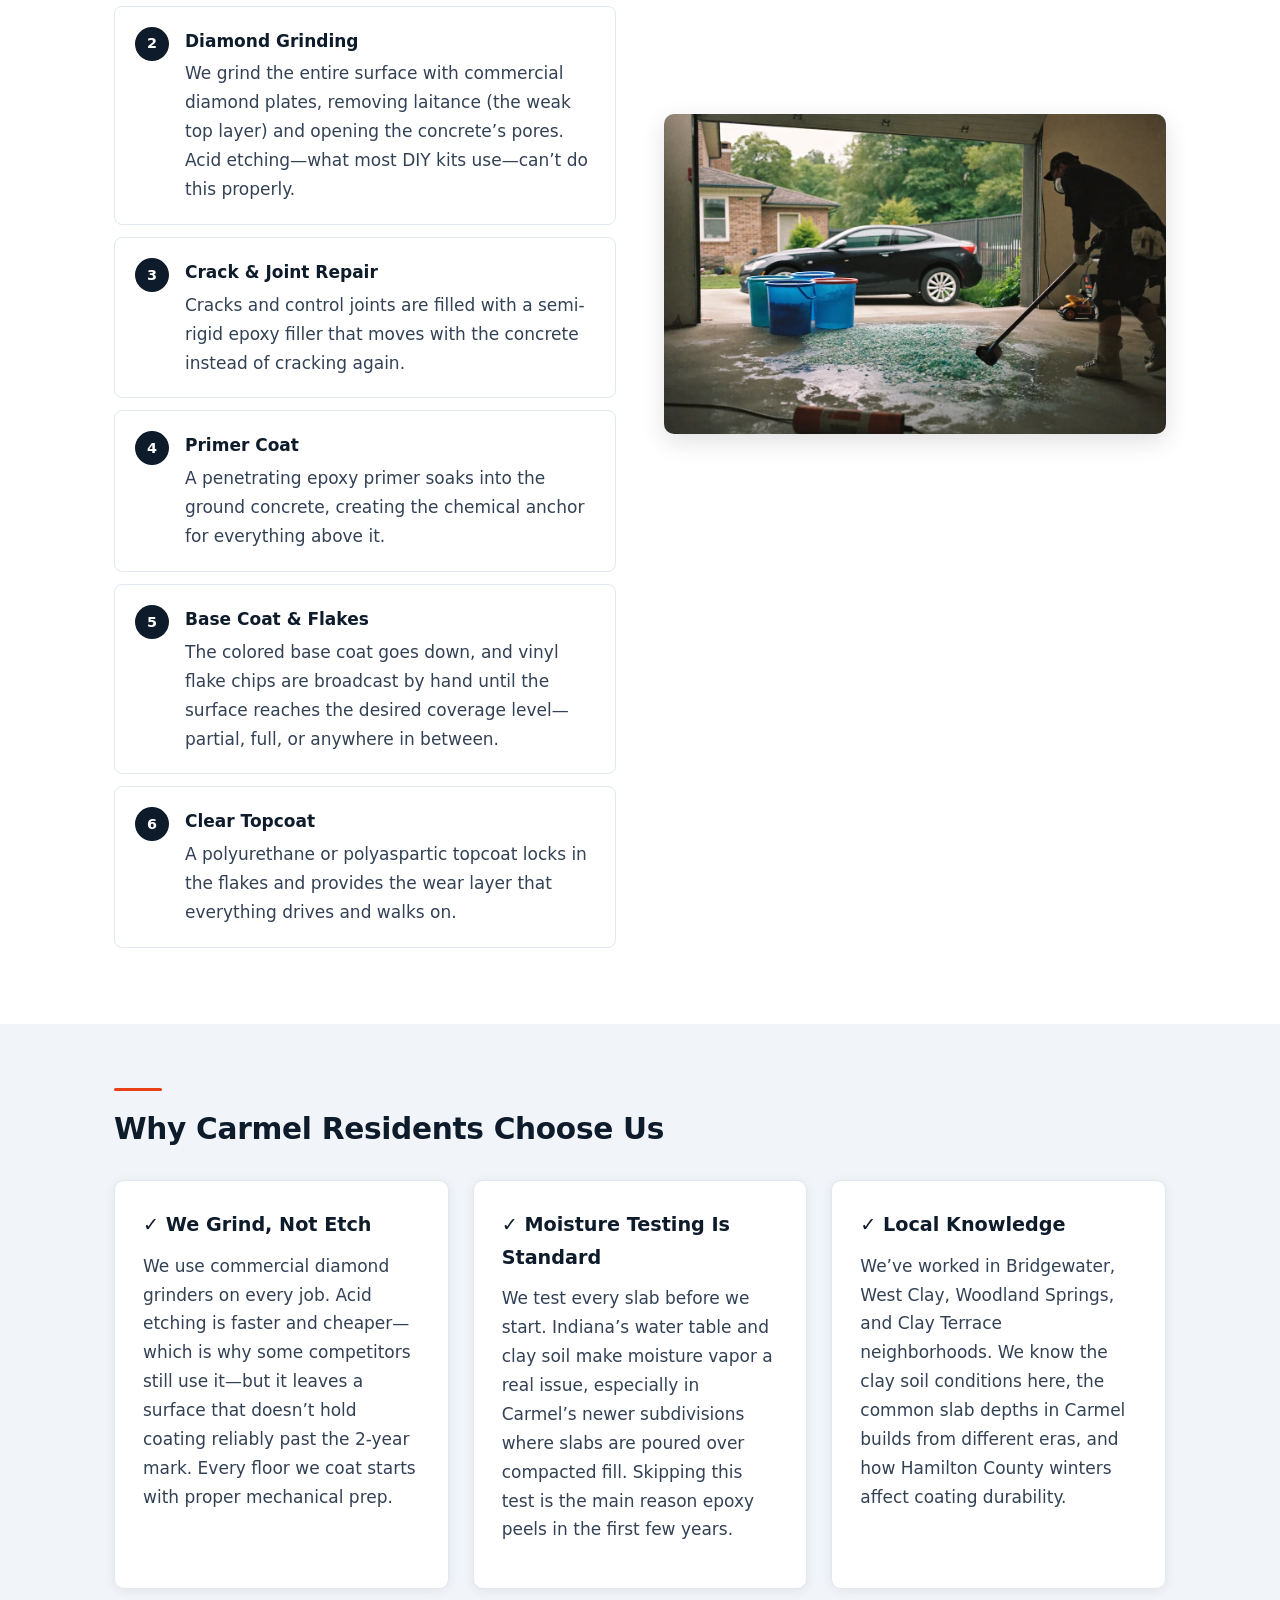
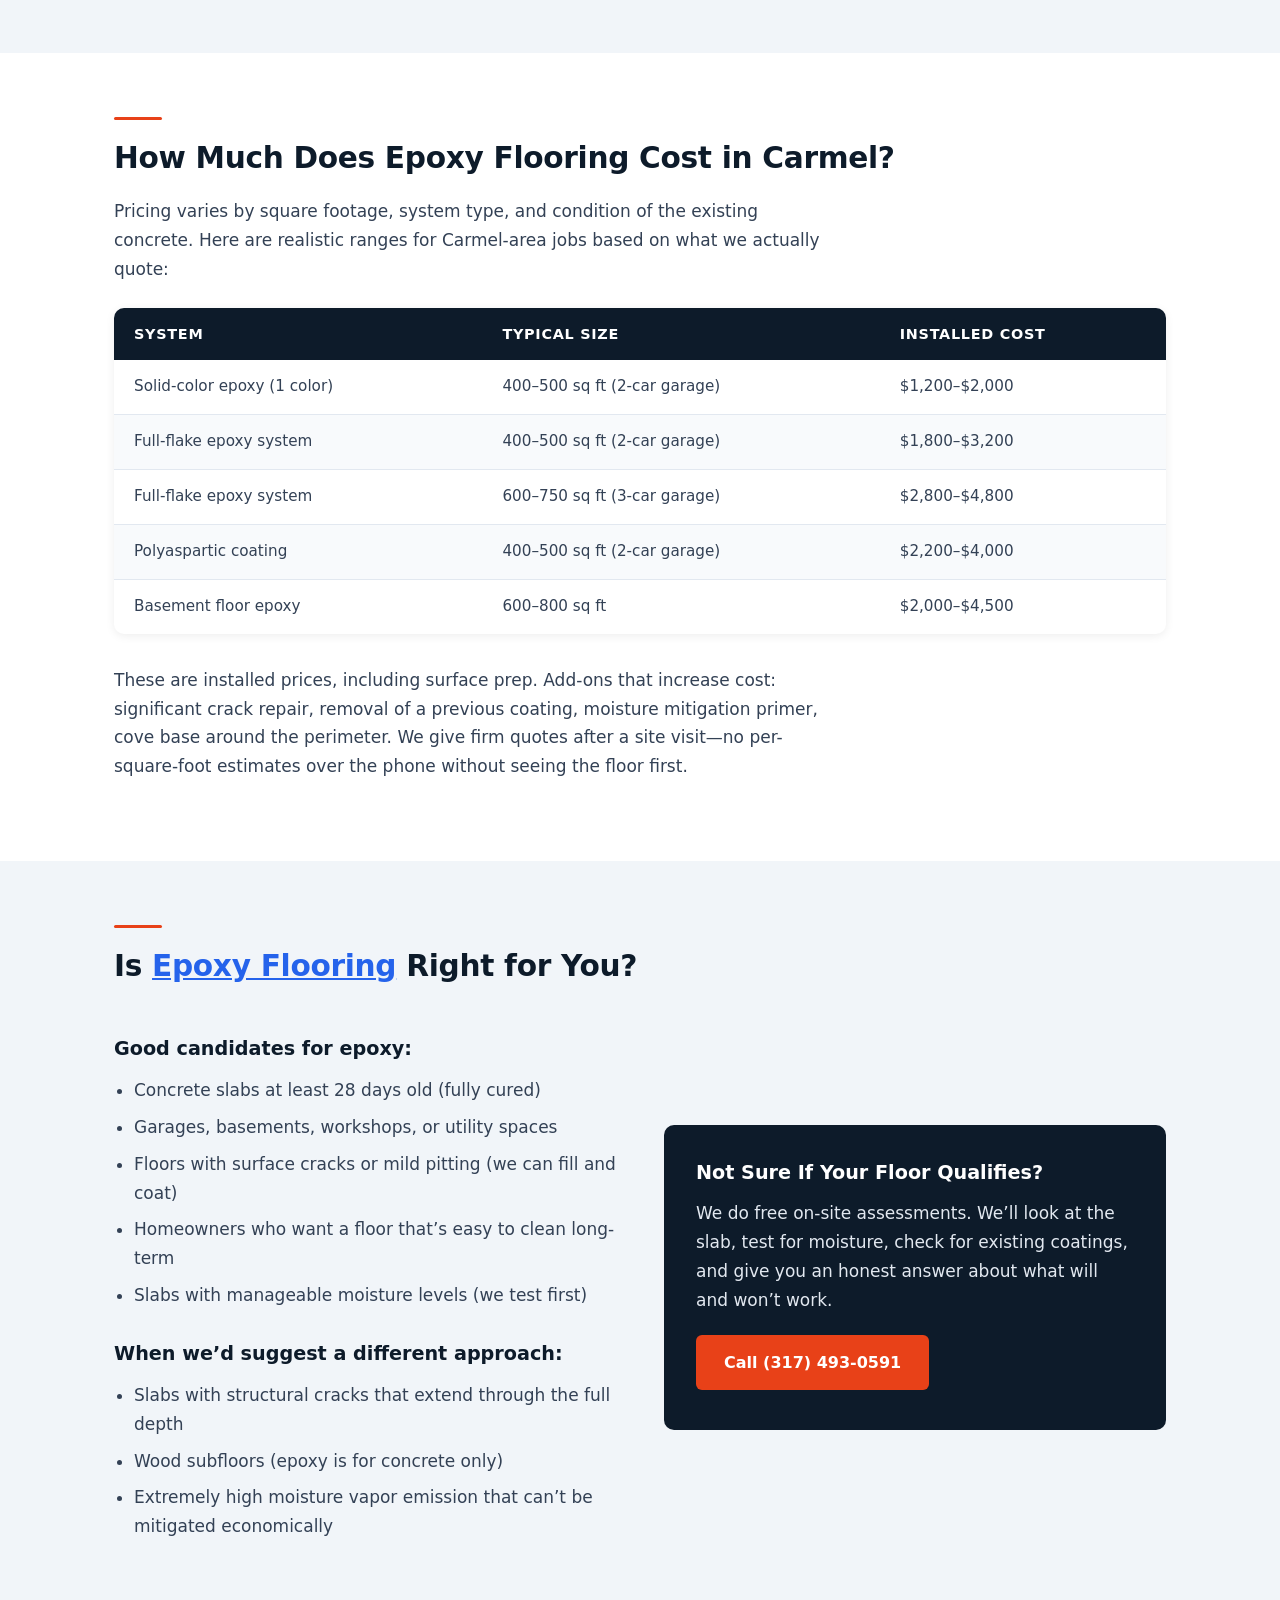
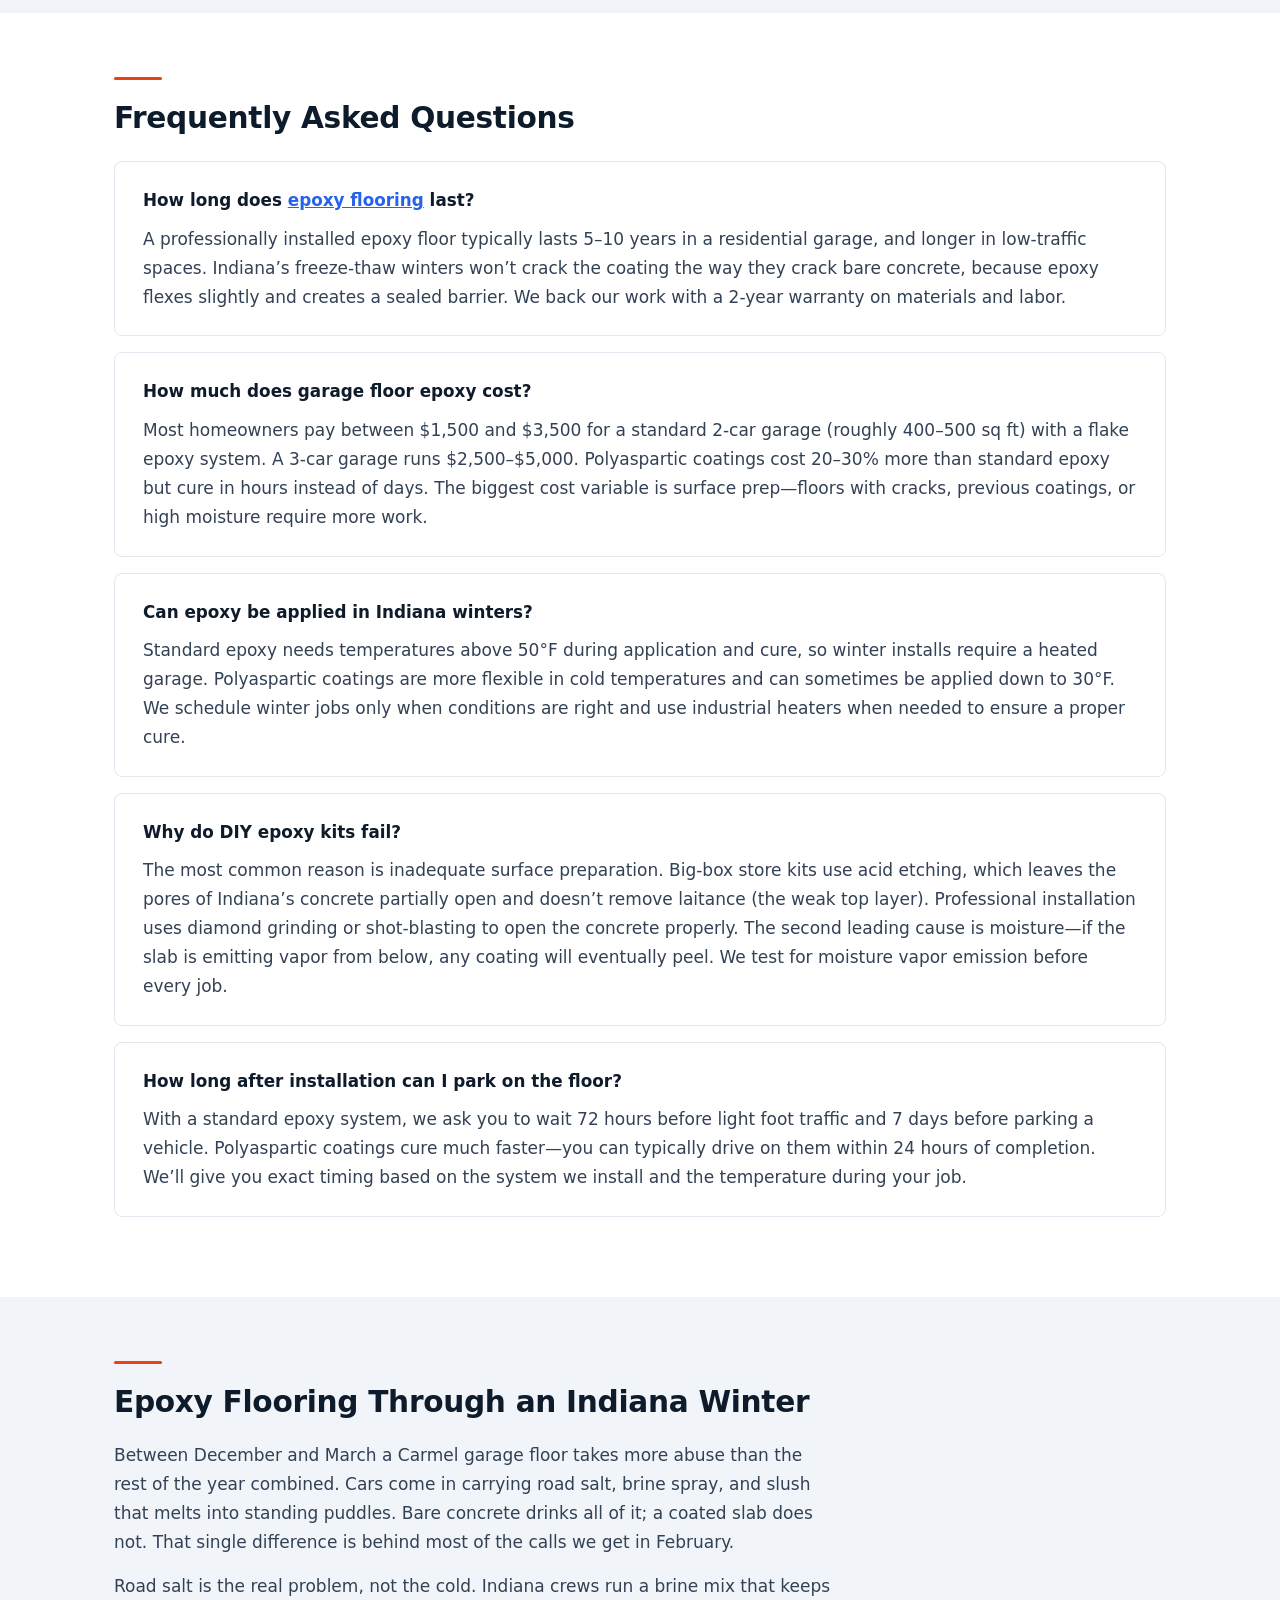
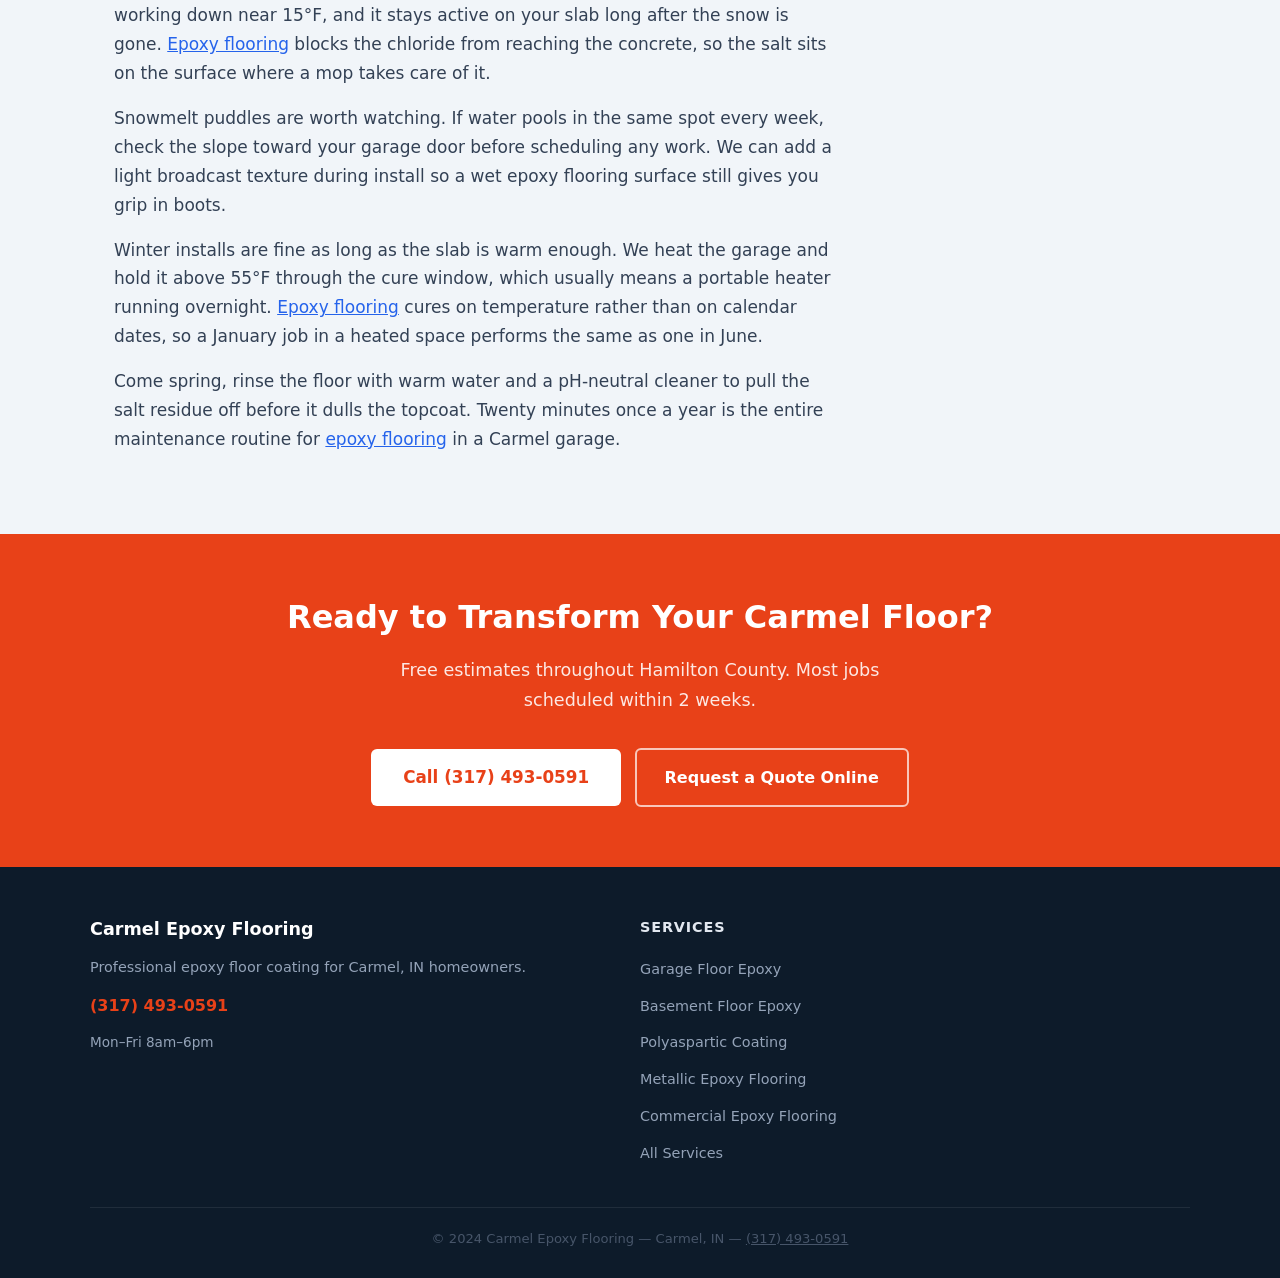
==== commit a17064a5: "Add backlink to killeenepoxypros.com (circle #296)" ====
--- a/index.html
+++ b/index.html
@@ -370,7 +370,7 @@
     <p>Road salt is the real problem, not the cold. Indiana crews run a brine mix that keeps working down near 15&deg;F, and it stays active on your slab long after the snow is gone. <a href="http://wylieepoxyflooring.com/">Epoxy flooring</a> blocks the chloride from reaching the concrete, so the salt sits on the surface where a mop takes care of it.</p>
     <p>Snowmelt puddles are worth watching. If water pools in the same spot every week, check the slope toward your garage door before scheduling any work. We can add a light broadcast texture during install so a wet epoxy flooring surface still gives you grip in boots.</p>
     <p>Winter installs are fine as long as the slab is warm enough. We heat the garage and hold it above 55&deg;F through the cure window, which usually means a portable heater running overnight. <a href="https://epoxyflooringlewisville.com">Epoxy flooring</a> cures on temperature rather than on calendar dates, so a January job in a heated space performs the same as one in June.</p>
-    <p>Come spring, rinse the floor with warm water and a pH-neutral cleaner to pull the salt residue off before it dulls the topcoat. Twenty minutes once a year is the entire maintenance routine for epoxy flooring in a Carmel garage.</p>
+    <p>Come spring, rinse the floor with warm water and a pH-neutral cleaner to pull the salt residue off before it dulls the topcoat. Twenty minutes once a year is the entire maintenance routine for <a href="https://killeenepoxypros.com/">epoxy flooring</a> in a Carmel garage.</p>
   </div>
 </section>
 
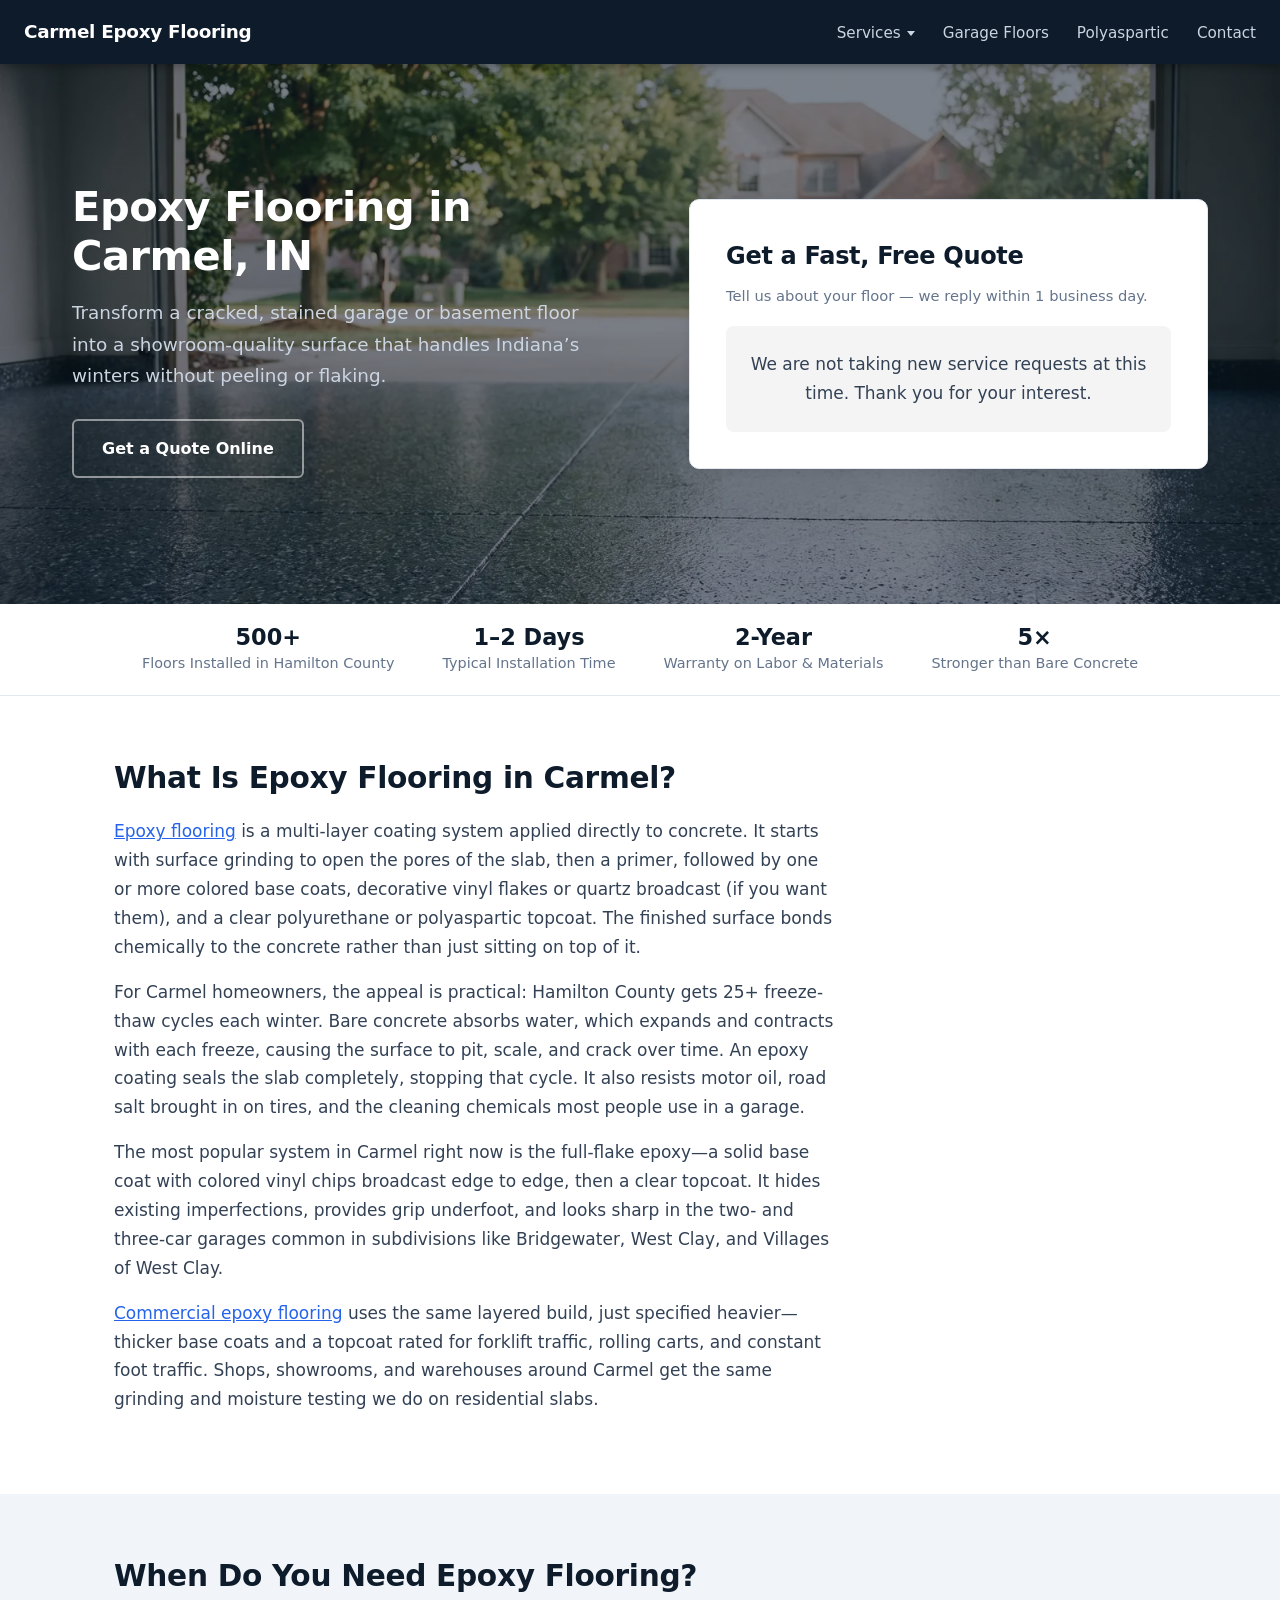
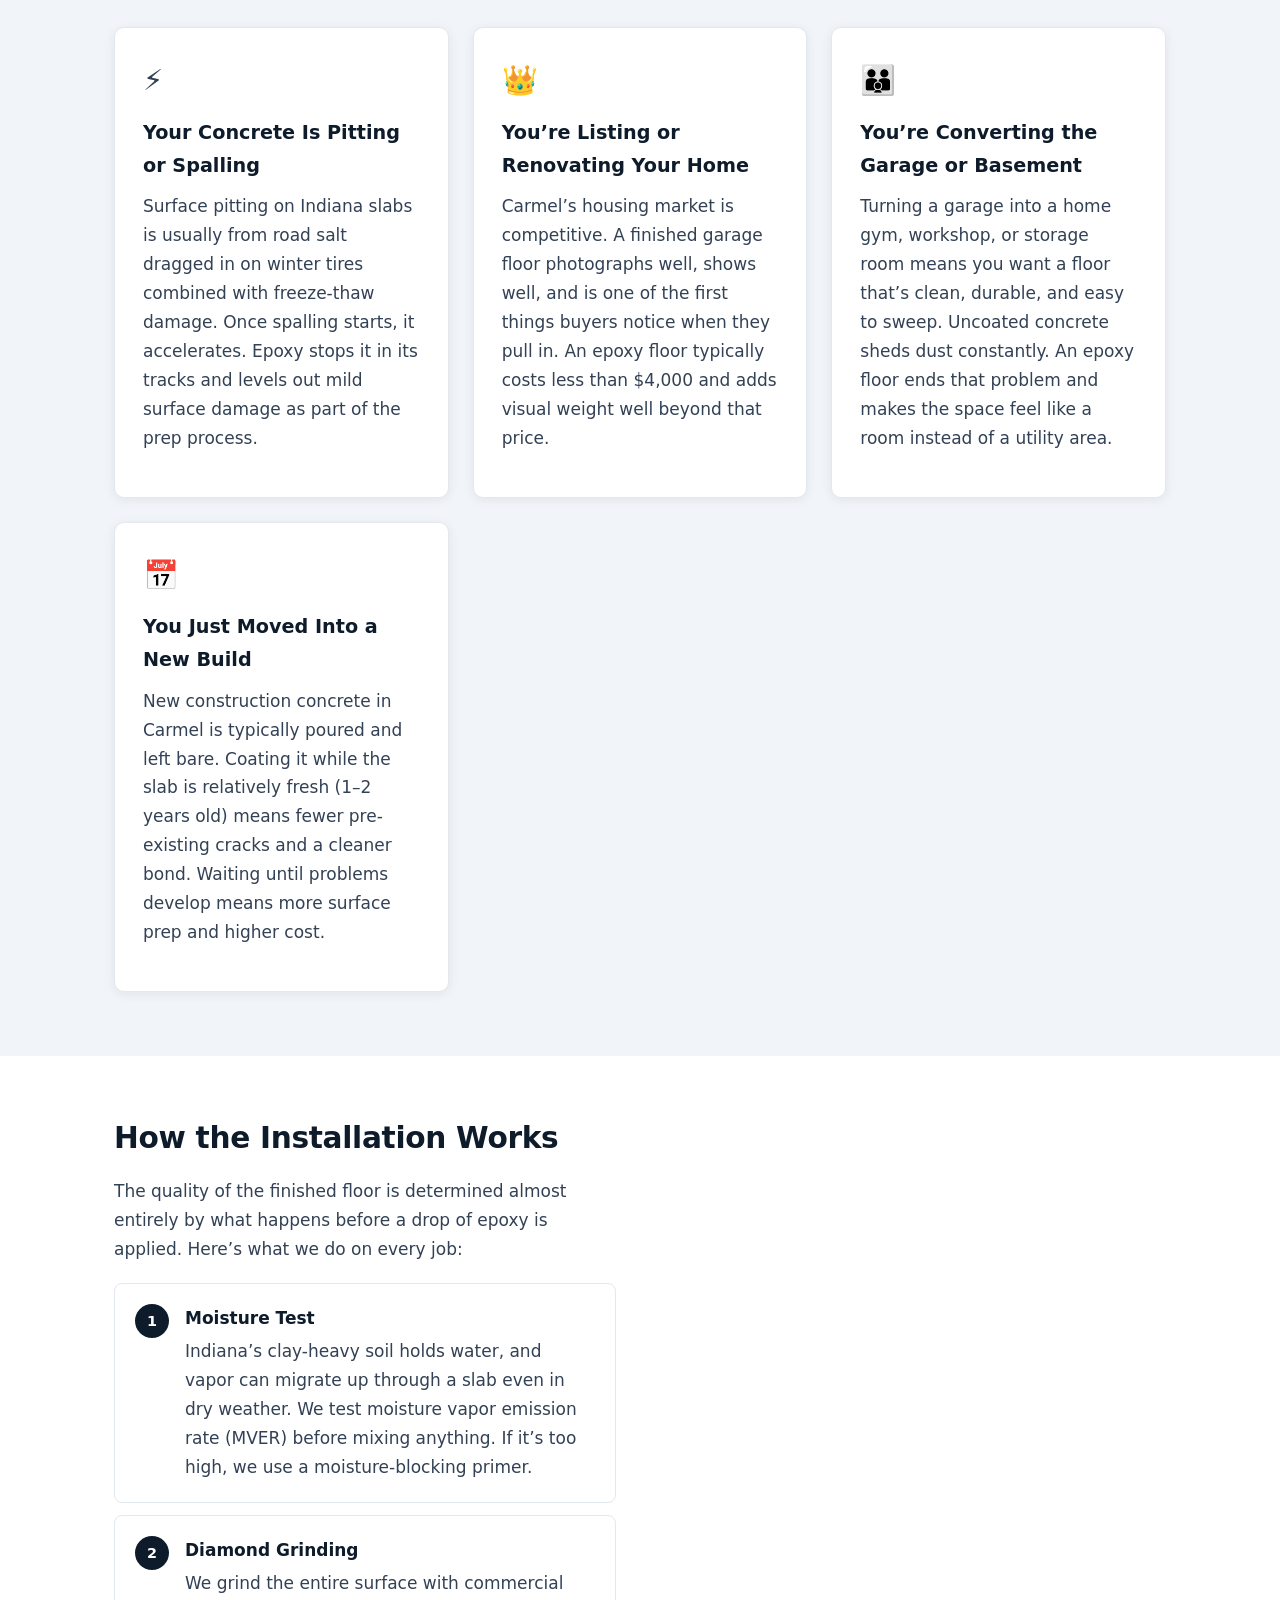
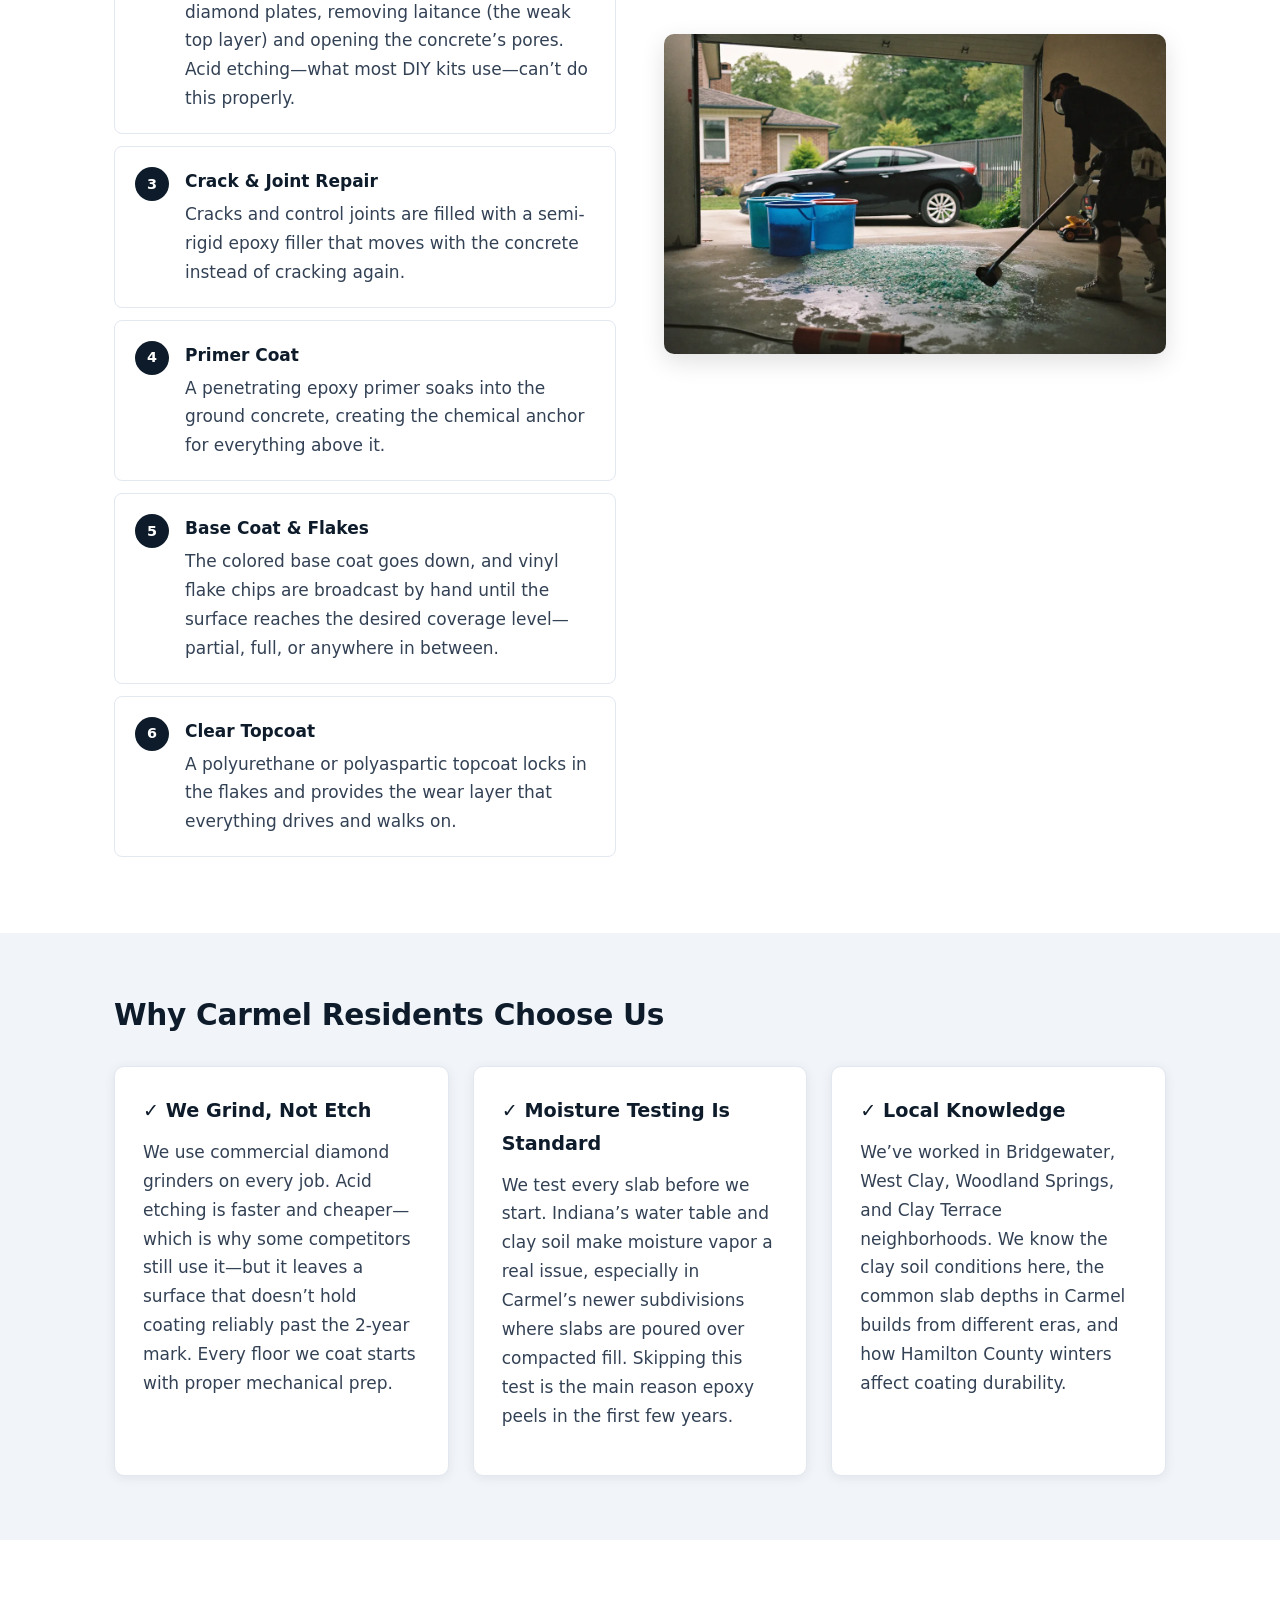
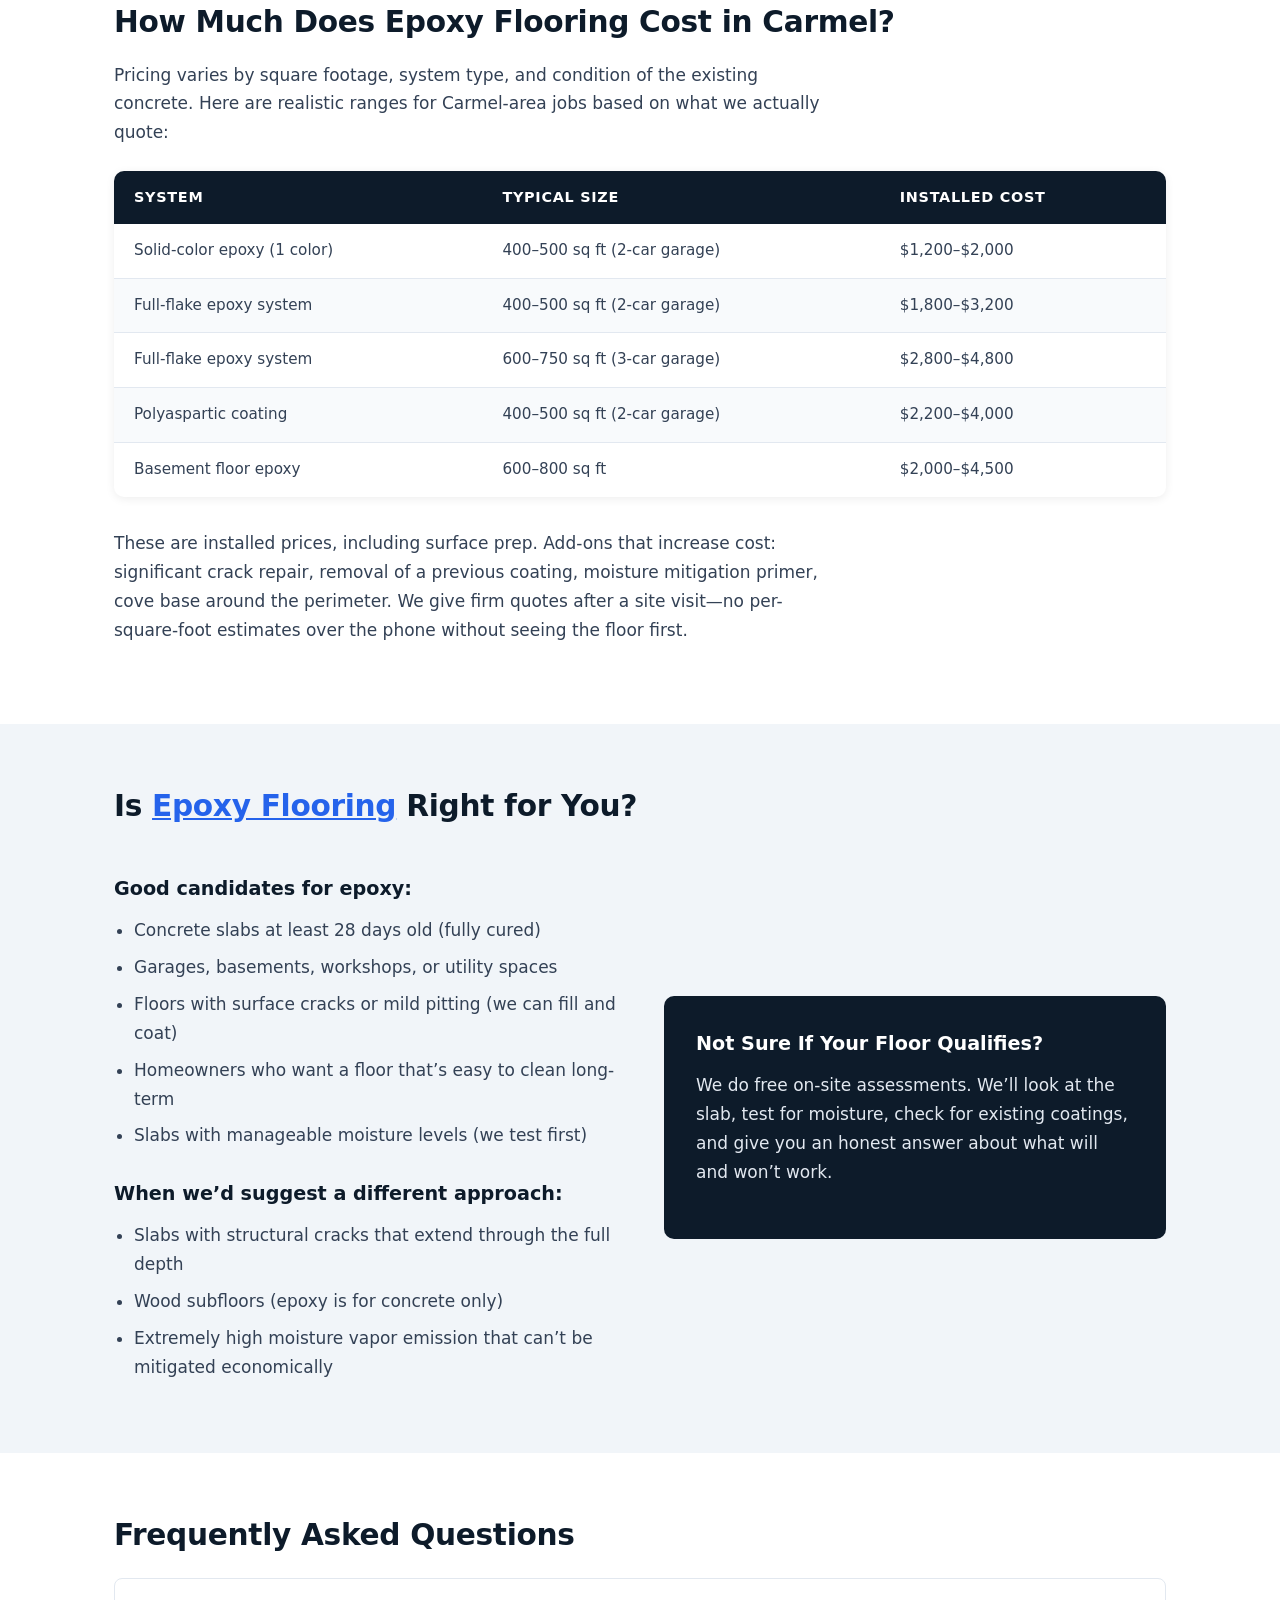
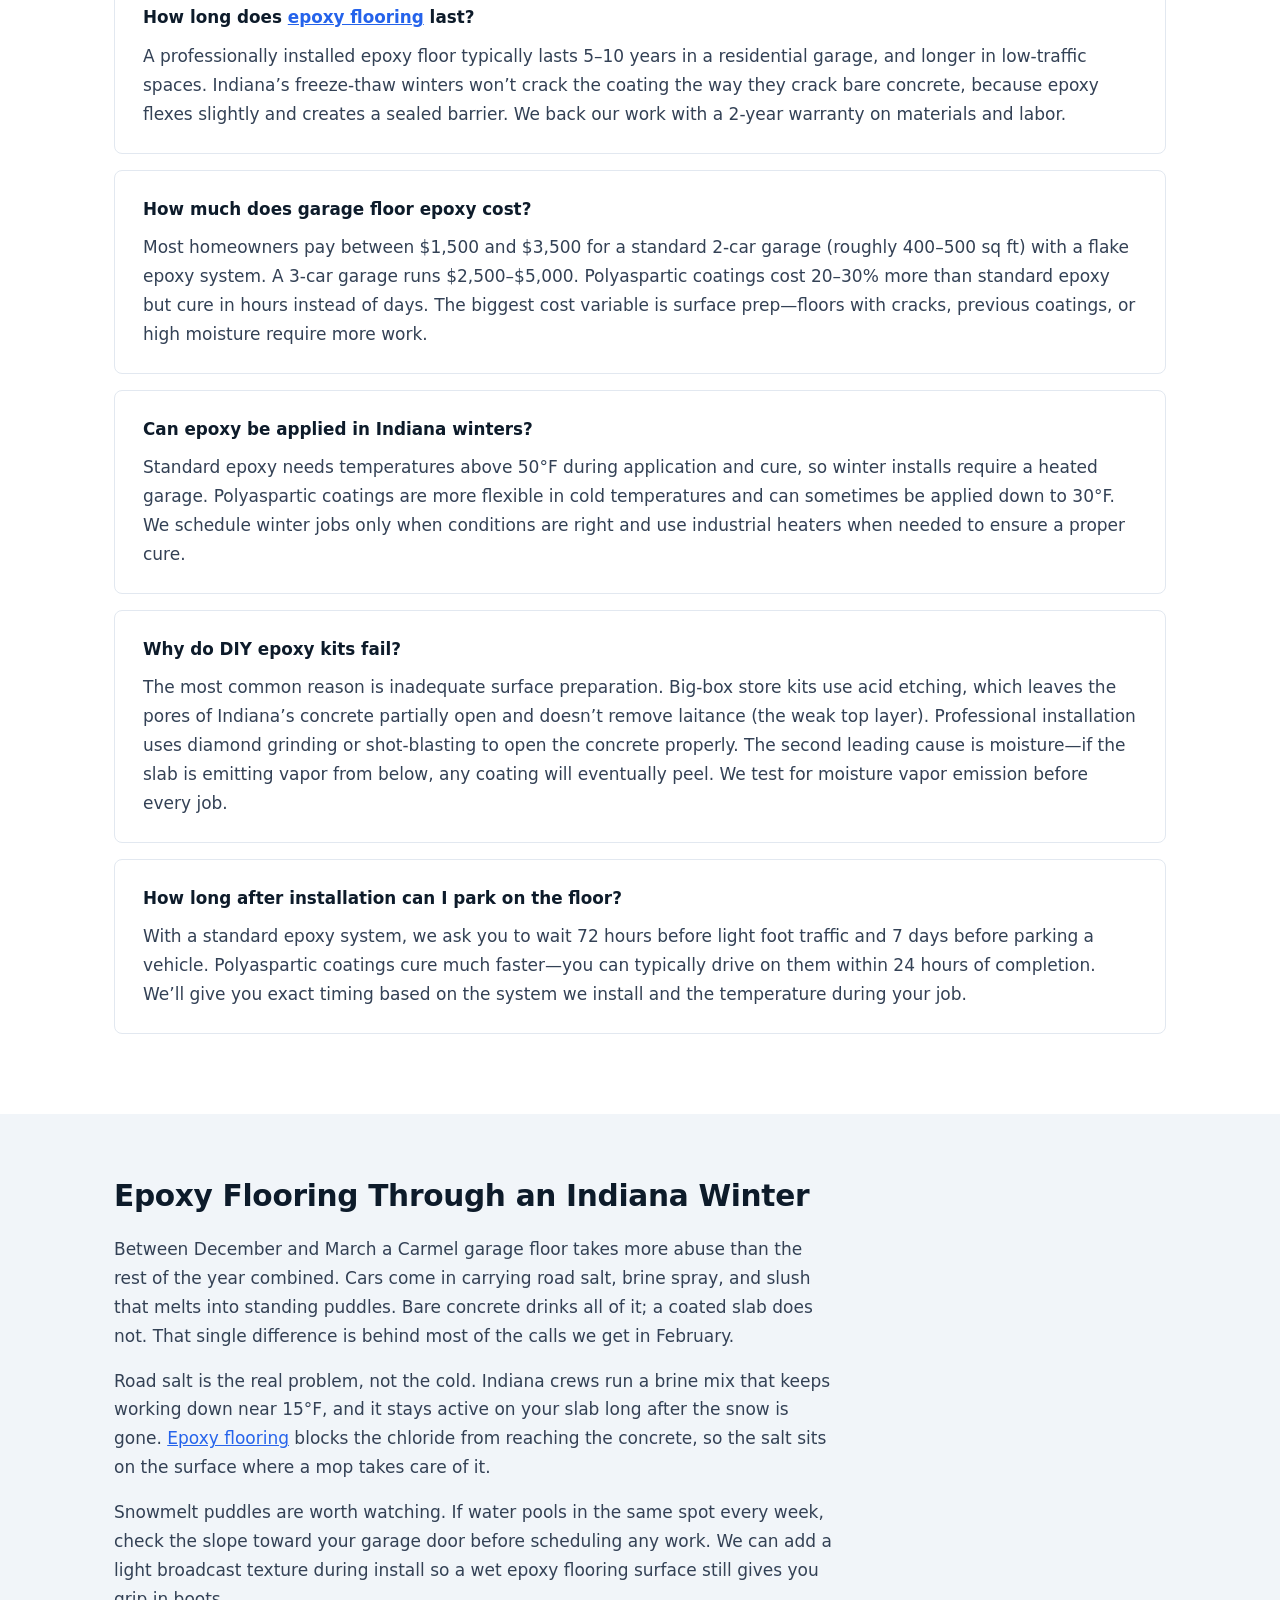
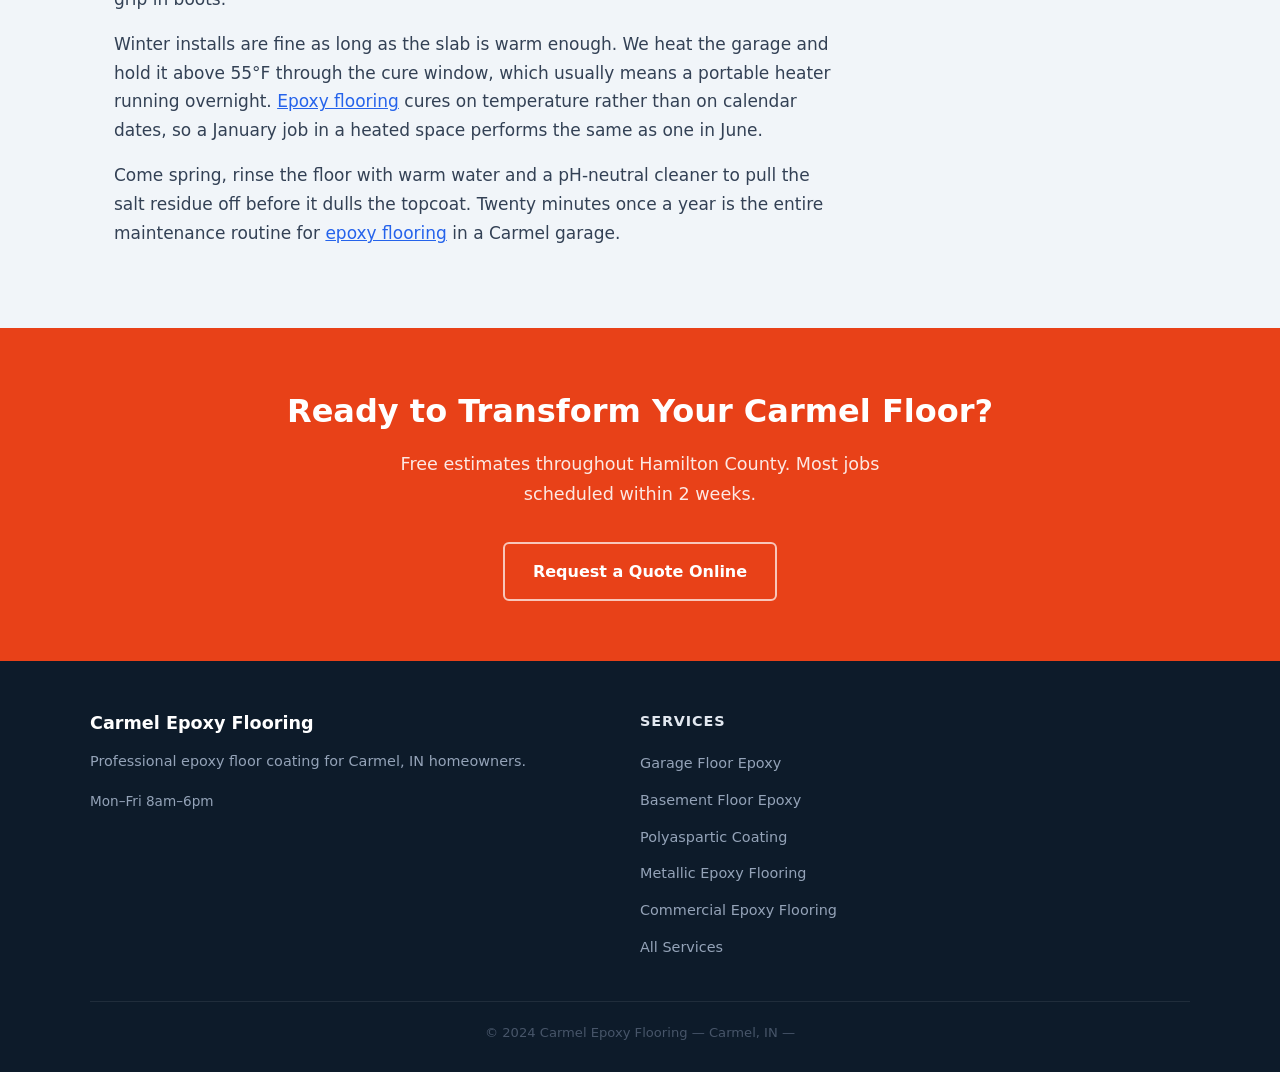
==== commit 0d6cd7af: "Remove forms and phone numbers (site decommissioned)" ====
--- a/index.html
+++ b/index.html
@@ -5,14 +5,13 @@
   <meta name="viewport" content="width=device-width, initial-scale=1.0">
   <title>Epoxy Flooring in Carmel, IN | Free Estimates</title>
     <link rel="canonical" href="https://www.carmelepoxyflooring.com/">
-  <meta name="description" content="Professional epoxy garage floor coating in Carmel, IN. Transform your floor in 1&ndash;2 days with diamond-ground prep and a 2-year warranty. Call (317) 493-0591.">
+  <meta name="description" content="Professional epoxy garage floor coating in Carmel, IN. Transform your floor in 1&ndash;2 days with diamond-ground prep and a 2-year warranty. Contact us.">
   <link rel="stylesheet" href="styles.css">
   <script type="application/ld+json">
   {
     "@context": "https://schema.org",
     "@type": "LocalBusiness",
     "name": "Carmel Epoxy Flooring",
-    "telephone": "(317) 493-0591",
     "address": {
       "@type": "PostalAddress",
       "addressLocality": "Carmel",
@@ -94,7 +93,7 @@
     <li><a href="/polyaspartic-floor-coating-carmel.html">Polyaspartic</a></li>
     <li><a href="/contact.html">Contact</a></li>
   </ul>
-  <a href="tel:3174930591" class="nav-cta">Call (317) 493-0591</a>
+  
 </nav>
 
 <!-- Hero -->
@@ -111,35 +110,13 @@
     <div class="hero-content">
       <h1>Epoxy Flooring in Carmel, IN</h1>
       <p>Transform a cracked, stained garage or basement floor into a showroom-quality surface that handles Indiana&rsquo;s winters without peeling or flaking.</p>
-      <a href="tel:3174930591" class="btn-primary">Call for a Free Estimate</a>
+      
       <a href="/contact.html" class="btn-secondary">Get a Quote Online</a>
     </div>
     <div class="hero-form contact-form">
       <h2 class="hero-form-title">Get a Fast, Free Quote</h2>
       <p class="hero-form-sub">Tell us about your floor &mdash; we reply within 1 business day.</p>
-      <form action="https://formspree.io/f/xkolgdpp" method="POST">
-        <div class="form-group">
-          <input type="text" name="name" placeholder="Your name" aria-label="Your name" required>
-        </div>
-        <div class="form-group">
-          <input type="tel" name="phone" placeholder="Phone number" aria-label="Phone number" required>
-        </div>
-        <div class="form-group">
-          <input type="email" name="email" placeholder="Email address" aria-label="Email address" required>
-        </div>
-        <div class="form-group">
-          <select name="service" aria-label="Service needed">
-            <option value="">Service needed&hellip;</option>
-            <option value="garage-epoxy">Garage Floor Epoxy</option>
-            <option value="basement-epoxy">Basement Floor Epoxy</option>
-            <option value="polyaspartic">Polyaspartic Coating</option>
-            <option value="not-sure">Not sure &mdash; need advice</option>
-          </select>
-        </div>
-        <input type="hidden" name="_subject" value="New Quote Request - Homepage - Carmel Epoxy Flooring">
-        <input type="text" name="_gotcha" style="display:none" tabindex="-1">
-        <button type="submit" class="btn-submit">Get My Free Quote &rarr;</button>
-      </form>
+      <p class="form-closed" style="padding:1.5rem;background:#f4f4f4;border-radius:8px;text-align:center;">We are not taking new service requests at this time. Thank you for your interest.</p>
     </div>
   </div>
 </section>
@@ -155,8 +132,7 @@
 <!-- What Is Epoxy Flooring -->
 <section class="section section-white">
   <div class="container">
-    <div class="divider"></div>
-    <h2>What Is Epoxy Flooring in Carmel?</h2>
+        <h2>What Is Epoxy Flooring in Carmel?</h2>
     <p><a href="https://www.fayettevillearepoxyflooring.com/">Epoxy flooring</a> is a multi-layer coating system applied directly to concrete. It starts with surface grinding to open the pores of the slab, then a primer, followed by one or more colored base coats, decorative vinyl flakes or quartz broadcast (if you want them), and a clear polyurethane or polyaspartic topcoat. The finished surface bonds chemically to the concrete rather than just sitting on top of it.</p>
     <p>For Carmel homeowners, the appeal is practical: Hamilton County gets 25+ freeze-thaw cycles each winter. Bare concrete absorbs water, which expands and contracts with each freeze, causing the surface to pit, scale, and crack over time. An epoxy coating seals the slab completely, stopping that cycle. It also resists motor oil, road salt brought in on tires, and the cleaning chemicals most people use in a garage.</p>
     <p>The most popular system in Carmel right now is the full-flake epoxy&mdash;a solid base coat with colored vinyl chips broadcast edge to edge, then a clear topcoat. It hides existing imperfections, provides grip underfoot, and looks sharp in the two- and three-car garages common in subdivisions like Bridgewater, West Clay, and Villages of West Clay.</p>
@@ -167,8 +143,7 @@
 <!-- When Do You Need It -->
 <section class="section section-gray">
   <div class="container">
-    <div class="divider"></div>
-    <h2>When Do You Need Epoxy Flooring?</h2>
+        <h2>When Do You Need Epoxy Flooring?</h2>
     <div class="card-grid">
       <div class="card">
         <div class="card-icon">&#9889;</div>
@@ -199,8 +174,7 @@
   <div class="container">
     <div class="two-col">
       <div>
-        <div class="divider"></div>
-        <h2>How the Installation Works</h2>
+                <h2>How the Installation Works</h2>
         <p>The quality of the finished floor is determined almost entirely by what happens before a drop of epoxy is applied. Here&rsquo;s what we do on every job:</p>
         <ol class="steps">
           <li><strong>Moisture Test</strong> Indiana&rsquo;s clay-heavy soil holds water, and vapor can migrate up through a slab even in dry weather. We test moisture vapor emission rate (MVER) before mixing anything. If it&rsquo;s too high, we use a moisture-blocking primer.</li>
@@ -227,8 +201,7 @@
 <!-- Why Choose Us -->
 <section class="section section-gray">
   <div class="container">
-    <div class="divider"></div>
-    <h2>Why Carmel Residents Choose Us</h2>
+        <h2>Why Carmel Residents Choose Us</h2>
     <div class="card-grid">
       <div class="card">
         <h3>&#10003; We Grind, Not Etch</h3>
@@ -249,8 +222,7 @@
 <!-- Cost -->
 <section class="section section-white">
   <div class="container">
-    <div class="divider"></div>
-    <h2>How Much Does Epoxy Flooring Cost in Carmel?</h2>
+        <h2>How Much Does Epoxy Flooring Cost in Carmel?</h2>
     <p>Pricing varies by square footage, system type, and condition of the existing concrete. Here are realistic ranges for Carmel-area jobs based on what we actually quote:</p>
     <table class="price-table">
       <thead>
@@ -295,8 +267,7 @@
 <!-- Is It Right For You -->
 <section class="section section-gray">
   <div class="container">
-    <div class="divider"></div>
-    <h2>Is <a href="https://clarksvilleepoxyfloor.com/">Epoxy Flooring</a> Right for You?</h2>
+        <h2>Is <a href="https://clarksvilleepoxyfloor.com/">Epoxy Flooring</a> Right for You?</h2>
     <div class="two-col">
       <div>
         <h3>Good candidates for epoxy:</h3>
@@ -318,7 +289,7 @@
         <div style="background: #0d1b2a; border-radius: 10px; padding: 32px; color: #e2e8f0;">
           <h3 style="color: #ffffff; margin-top: 0;">Not Sure If Your Floor Qualifies?</h3>
           <p style="margin-bottom: 20px;">We do free on-site assessments. We&rsquo;ll look at the slab, test for moisture, check for existing coatings, and give you an honest answer about what will and won&rsquo;t work.</p>
-          <a href="tel:3174930591" class="btn-primary">Call (317) 493-0591</a>
+          
         </div>
       </div>
     </div>
@@ -328,8 +299,7 @@
 <!-- FAQ -->
 <section class="section section-white">
   <div class="container">
-    <div class="divider"></div>
-    <h2>Frequently Asked Questions</h2>
+        <h2>Frequently Asked Questions</h2>
     <ul class="faq-list">
 
       <li class="faq-item">
@@ -364,8 +334,7 @@
 <!-- Winter Care -->
 <section class="section section-gray">
   <div class="container">
-    <div class="divider"></div>
-    <h2>Epoxy Flooring Through an Indiana Winter</h2>
+        <h2>Epoxy Flooring Through an Indiana Winter</h2>
     <p>Between December and March a Carmel garage floor takes more abuse than the rest of the year combined. Cars come in carrying road salt, brine spray, and slush that melts into standing puddles. Bare concrete drinks all of it; a coated slab does not. That single difference is behind most of the calls we get in February.</p>
     <p>Road salt is the real problem, not the cold. Indiana crews run a brine mix that keeps working down near 15&deg;F, and it stays active on your slab long after the snow is gone. <a href="http://wylieepoxyflooring.com/">Epoxy flooring</a> blocks the chloride from reaching the concrete, so the salt sits on the surface where a mop takes care of it.</p>
     <p>Snowmelt puddles are worth watching. If water pools in the same spot every week, check the slope toward your garage door before scheduling any work. We can add a light broadcast texture during install so a wet epoxy flooring surface still gives you grip in boots.</p>
@@ -378,7 +347,7 @@
 <section class="cta-section">
   <h2>Ready to Transform Your Carmel Floor?</h2>
   <p>Free estimates throughout Hamilton County. Most jobs scheduled within 2 weeks.</p>
-  <a href="tel:3174930591" class="btn-white">Call (317) 493-0591</a>
+  
   <a href="/contact.html" class="btn-outline-white">Request a Quote Online</a>
 </section>
 
@@ -389,7 +358,7 @@
       <h3>Carmel Epoxy Flooring</h3>
       <p>Professional epoxy floor coating for Carmel, IN homeowners.</p>
       <div class="footer-phone">
-        <a href="tel:3174930591">(317) 493-0591</a>
+        
         <span style="font-size:0.85rem;">Mon&ndash;Fri 8am&ndash;6pm</span>
       </div>
     </div>
@@ -406,7 +375,7 @@
     </div>
   </div>
   <div class="footer-bottom">
-    <p>&copy; 2024 Carmel Epoxy Flooring &mdash; Carmel, IN &mdash; <a href="tel:3174930591" style="color:#475569;">(317) 493-0591</a></p>
+    <p>&copy; 2024 Carmel Epoxy Flooring &mdash; Carmel, IN &mdash; </p>
   </div>
 </footer>
 
